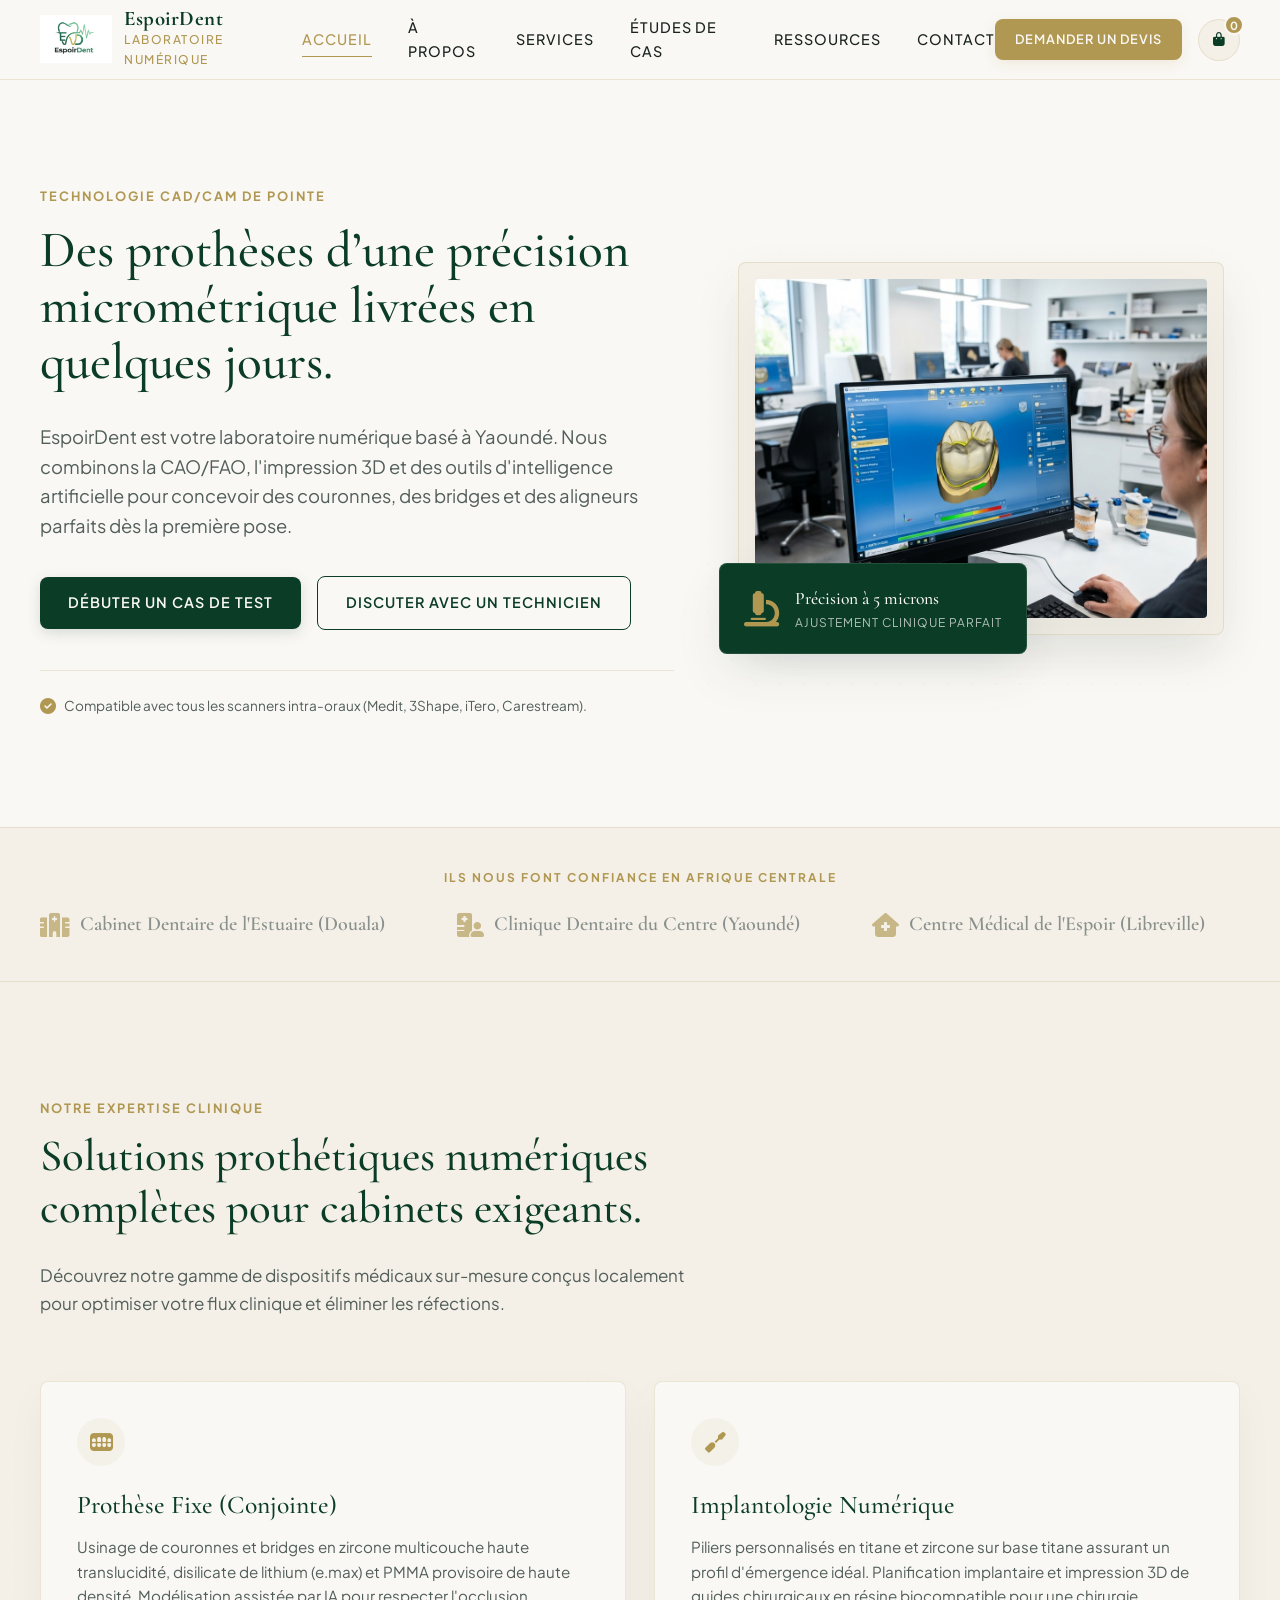
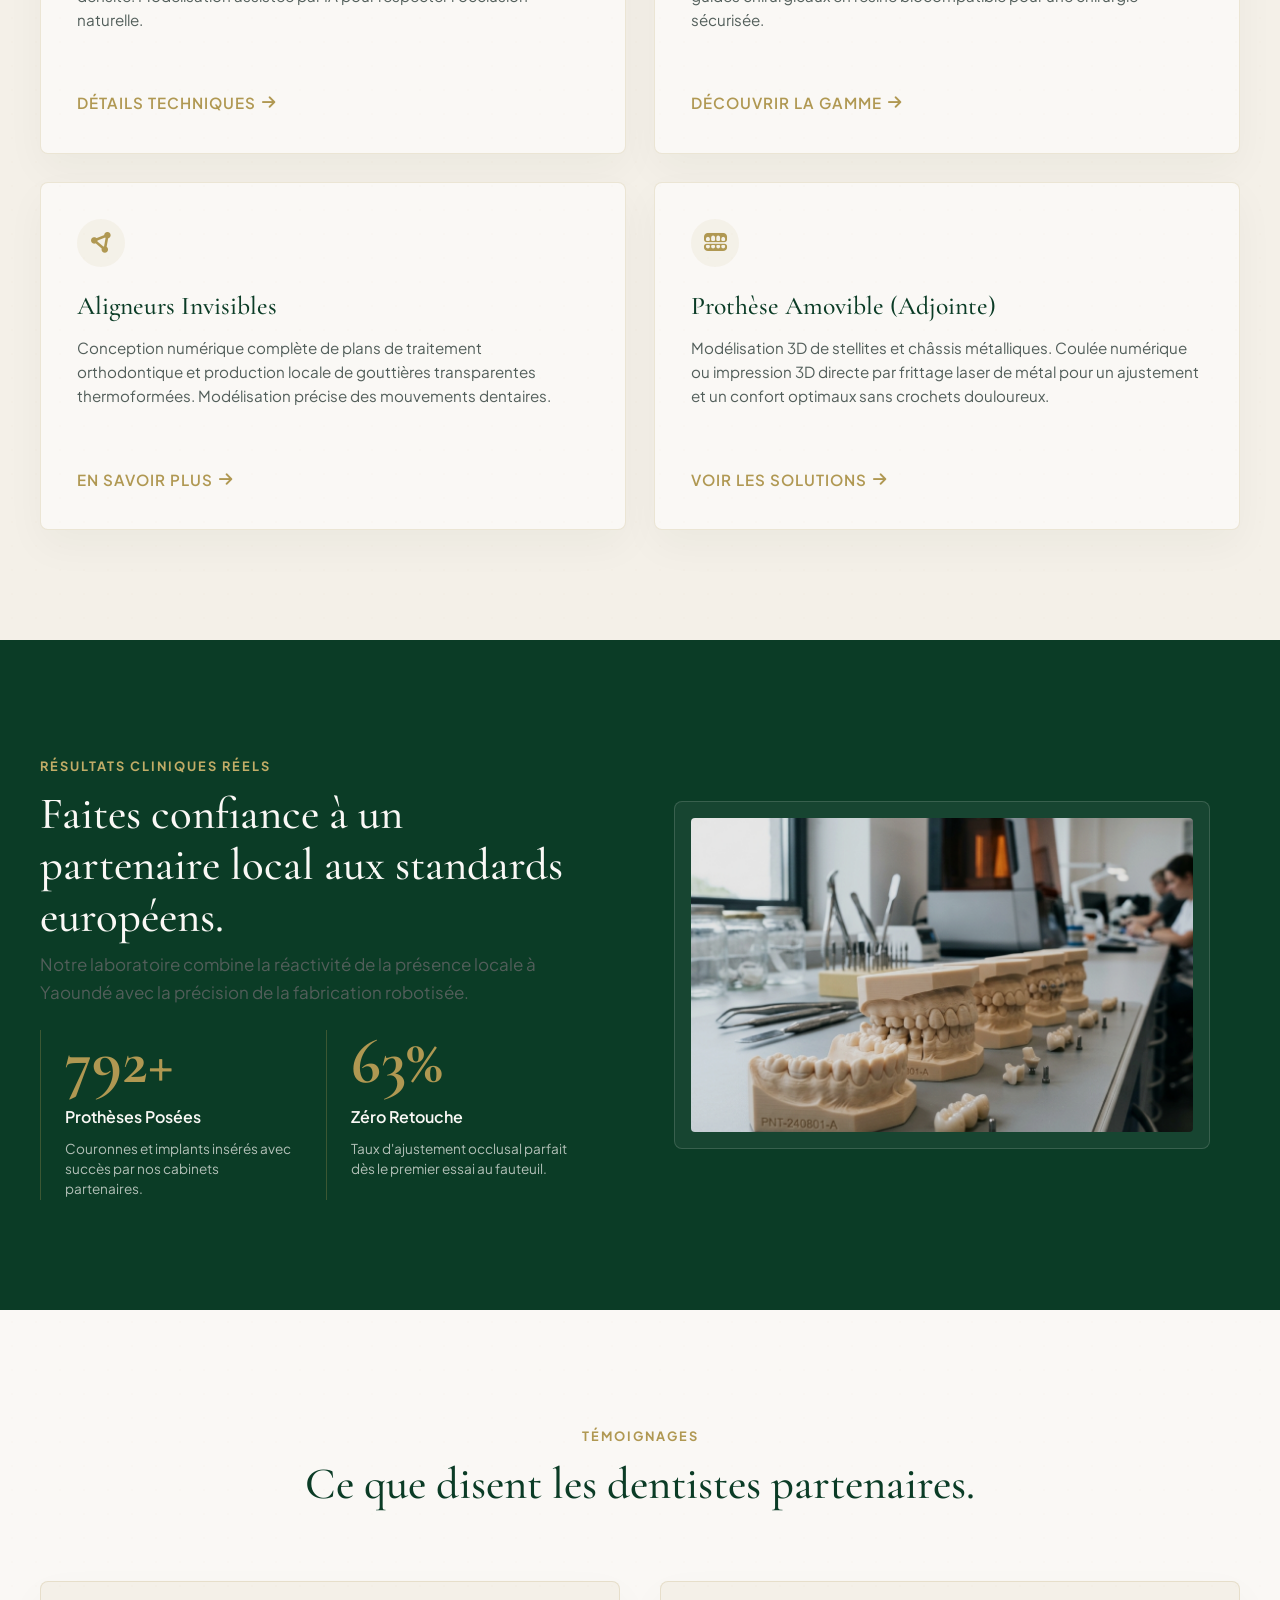
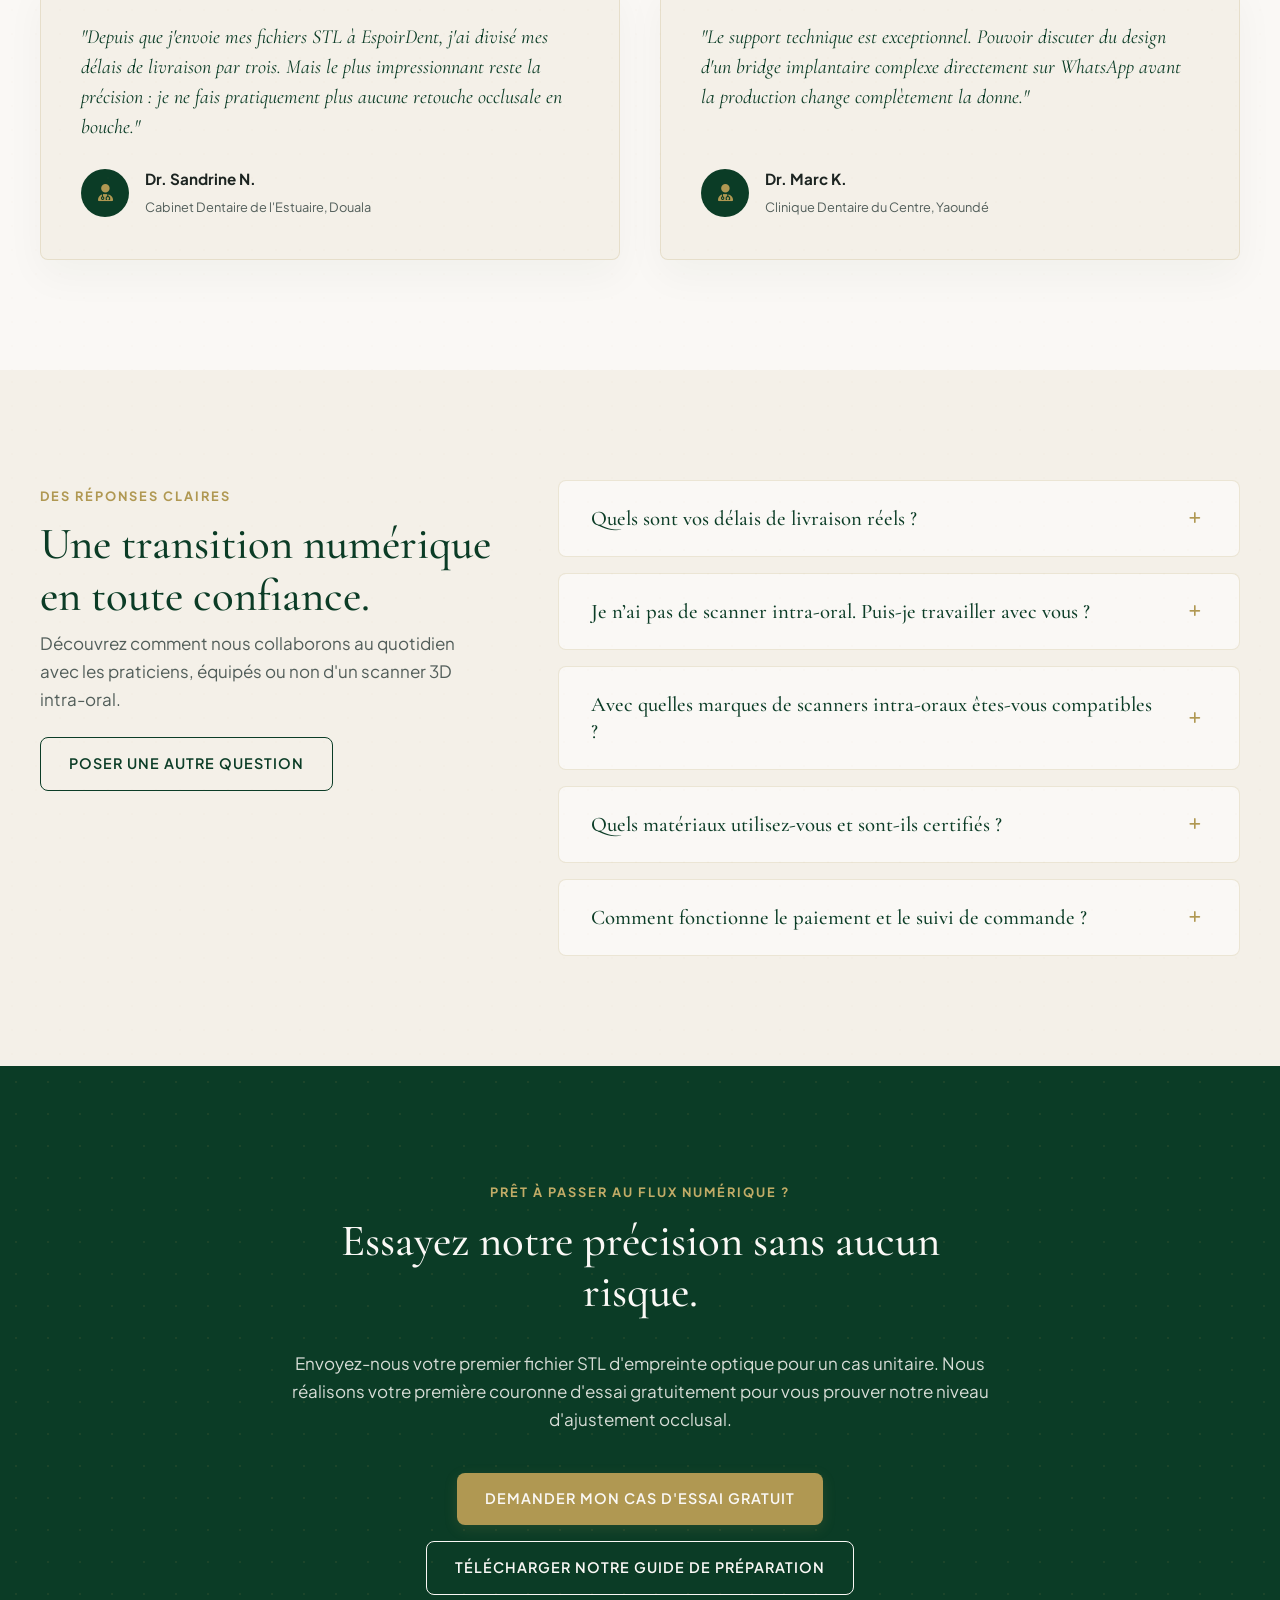
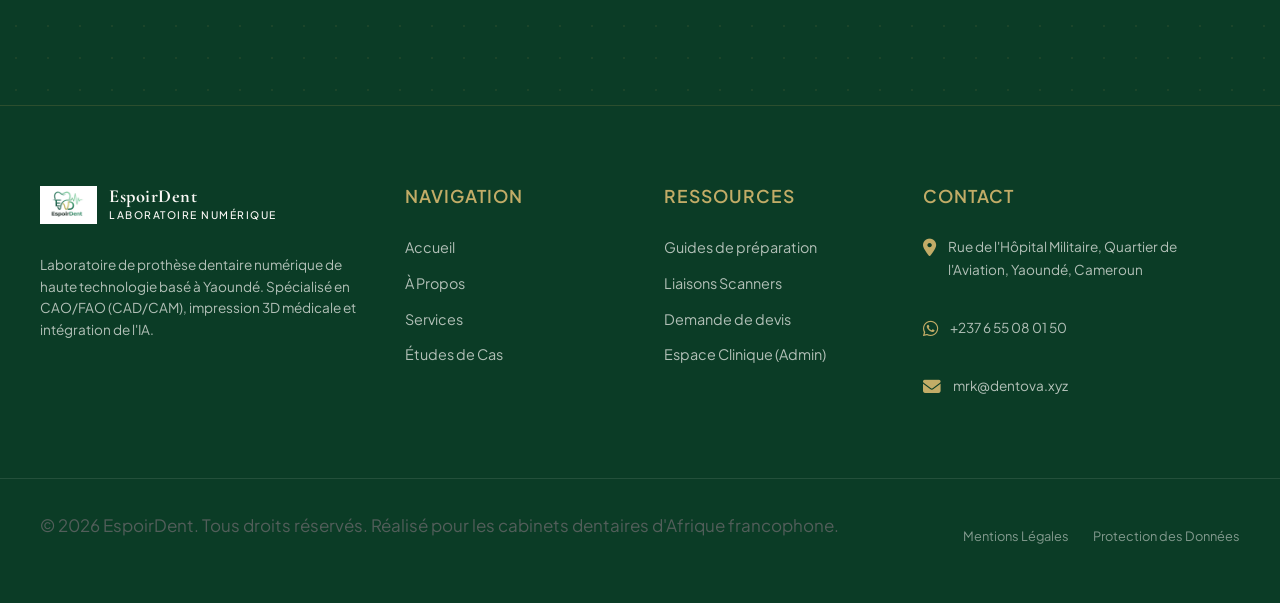
==== index.html @ 4ee3b3f3 "Update company contact email to mrk@dentova.xyz across all public pages" ====
<!DOCTYPE html>
<html lang="fr">
<head>
    <meta charset="UTF-8">
    <meta name="viewport" content="width=device-width, initial-scale=1.0">
    
    <!-- SEO Meta Tags -->
    <title>EspoirDent - Laboratoire de Prothèse Dentaire Numérique CAD/CAM Yaoundé</title>
    <meta name="description" content="Laboratoire de prothèse dentaire numérique à Yaoundé. Spécialiste CAO/FAO (CAD/CAM), impression 3D et IA. Couronnes, bridges, implants et aligneurs en Afrique centrale.">
    <meta name="keywords" content="prothèse dentaire, laboratoire numérique, CAD/CAM, CAO/FAO, impression 3D dentaire, zircone, e.max, aligneurs invisibles, Yaoundé, Cameroun, Afrique centrale">
    <link rel="canonical" href="https://espoirdent.com/">
    
    <!-- Open Graph Tags -->
    <meta property="og:title" content="EspoirDent - Laboratoire de Prothèse Dentaire Numérique">
    <meta property="og:description" content="Votre partenaire prothétique numérique de haute précision basé à Yaoundé. Concoiveillez des couronnes, implants et aligneurs parfaits sous 3 à 5 jours.">
    <meta property="og:image" content="assets/hero_digital_dental_design.png">
    <meta property="og:url" content="https://espoirdent.com/">
    <meta property="og:type" content="website">

    <!-- Stylesheets -->
    <link rel="stylesheet" href="style.css">
    
    <!-- FontAwesome for Icons -->
    <link rel="stylesheet" href="https://cdnjs.cloudflare.com/ajax/libs/font-awesome/6.4.0/css/all.min.css">
    
    <!-- Analytics Tracking Script Mock -->
    <script>
        // Simulation Google Analytics pour le suivi des conversions (demandes de devis)
        (function(i,s,o,g,r,a,m){i['GoogleAnalyticsObject']=r;i[r]=i[r]||function(){
        (i[r].q=i[r].q||[]).push(arguments)},i[r].l=1*new Date();a=s.createElement(o),
        m=s.getElementsByTagName(o)[0];a.async=1;a.src=g;m.parentNode.insertBefore(a,m)
        })(window,document,'script','https://www.google-analytics.com/analytics.js','ga');
        ga('create', 'UA-XXXXX-Y', 'auto');
        ga('send', 'pageview');
    </script>
</head>
<body>

    <!-- Header / Navigation (Scroll-Aware) -->
    <header class="app-header" id="app-header">
        <div class="container header-container">
            <a href="index.html" class="brand" id="brand-link">
                <img src="assets/espoirdent_logo.jpg" alt="Logo de EspoirDent" class="brand-logo-img">
                <div class="brand-name">
                    <h1>EspoirDent</h1>
                    <span>Laboratoire Numérique</span>
                </div>
            </a>
            
            <nav class="nav-menu" id="nav-menu">
                <a href="index.html" class="nav-link active">Accueil</a>
                <a href="about.html" class="nav-link">À Propos</a>
                <a href="services.html" class="nav-link">Services</a>
                <a href="cases.html" class="nav-link">Études de Cas</a>
                <a href="resources.html" class="nav-link">Ressources</a>
                <a href="contact.html" class="nav-link">Contact</a>
            </nav>
            
            <div class="header-actions">
                <a href="contact.html" class="btn btn-accent btn-sm" style="padding: 10px 20px; font-size: 0.8rem;" id="nav-cta">Demander un Devis</a>
                                <button class="cart-trigger-btn" id="cart-trigger" aria-label="Voir le panier">
                    <i class="fa-solid fa-bag-shopping"></i>
                    <span class="cart-count-badge" id="cart-count">0</span>
                </button>
<button class="burger-menu" id="burger-menu" aria-label="Ouvrir le menu de navigation">
                    <span class="burger-bar"></span>
                    <span class="burger-bar"></span>
                    <span class="burger-bar"></span>
                </button>
            </div>
        </div>
    </header>

    <!-- Main Content -->
    <main>
        
        <!-- Hero Section -->
        <section class="hero-section" id="hero-section">
            <div class="section-texture"></div>
            <div class="container hero-layout">
                <div class="hero-content">
                    <span class="section-tag">Technologie CAD/CAM de pointe</span>
                    <h1>Des prothèses d’une précision micrométrique livrées en quelques jours.</h1>
                    <p class="subtitle">EspoirDent est votre laboratoire numérique basé à Yaoundé. Nous combinons la CAO/FAO, l'impression 3D et des outils d'intelligence artificielle pour concevoir des couronnes, des bridges et des aligneurs parfaits dès la première pose.</p>
                    <div class="hero-actions">
                        <a href="contact.html" class="btn btn-primary" id="hero-primary-cta">Débuter un cas de test</a>
                        <a href="contact.html?type=call" class="btn btn-secondary" id="hero-secondary-cta">Discuter avec un technicien</a>
                    </div>
                    <div class="hero-compatibility">
                        <i class="fa-solid fa-circle-check"></i>
                        <span>Compatible avec tous les scanners intra-oraux (Medit, 3Shape, iTero, Carestream).</span>
                    </div>
                </div>
                
                <!-- Richly Composed Visual Scene -->
                <div class="hero-scene-wrapper">
                    <div class="hero-frame">
                        <img src="assets/hero_digital_dental_design.png" alt="Conception 3D CAO d'une couronne dentaire sur ordinateur" class="hero-image">
                        <div class="hero-floating-card">
                            <i class="fa-solid fa-microscope"></i>
                            <div class="floating-card-text">
                                <span class="title">Précision à 5 microns</span>
                                <span class="desc">Ajustement clinique parfait</span>
                            </div>
                        </div>
                    </div>
                </div>
            </div>
        </section>

        <!-- Trust Banner (Marquee) -->
        <div class="trust-banner">
            <div class="container trust-wrapper">
                <span class="trust-title">Ils nous font confiance en Afrique centrale</span>
                <div class="marquee-container">
                    <div class="marquee-content">
                        <div class="marquee-item"><i class="fa-solid fa-hospital"></i> Cabinet Dentaire de l'Estuaire (Douala)</div>
                        <div class="marquee-item"><i class="fa-solid fa-hospital-user"></i> Clinique Dentaire du Centre (Yaoundé)</div>
                        <div class="marquee-item"><i class="fa-solid fa-house-medical"></i> Centre Médical de l'Espoir (Libreville)</div>
                        <div class="marquee-item"><i class="fa-solid fa-circle-h"></i> Clinique du Sourire (Brazzaville)</div>
                        <div class="marquee-item"><i class="fa-solid fa-hospital"></i> Cabinet Dentaire de l'Estuaire (Douala)</div>
                        <div class="marquee-item"><i class="fa-solid fa-hospital-user"></i> Clinique Dentaire du Centre (Yaoundé)</div>
                    </div>
                </div>
            </div>
        </div>

        <!-- Bento Grid Services Section -->
        <section class="services-section section-bg-dark" id="services-section">
            <div class="section-texture"></div>
            <div class="container">
                <div class="section-header">
                    <span class="section-tag">Notre expertise clinique</span>
                    <h2>Solutions prothétiques numériques complètes pour cabinets exigeants.</h2>
                    <p>Découvrez notre gamme de dispositifs médicaux sur-mesure conçus localement pour optimiser votre flux clinique et éliminer les réfections.</p>
                </div>
                
                <!-- Bento Grid (Tessellates fully with 4-column layout) -->
                <div class="bento-grid">
                    
                    <!-- Card 1: Fixed Prosth (col-2) -->
                    <div class="bento-card col-2 reveal">
                        <div class="bento-card-top">
                            <div class="bento-icon-wrapper">
                                <i class="fa-solid fa-teeth"></i>
                            </div>
                            <h3>Prothèse Fixe (Conjointe)</h3>
                            <p>Usinage de couronnes et bridges en zircone multicouche haute translucidité, disilicate de lithium (e.max) et PMMA provisoire de haute densité. Modélisation assistée par IA pour respecter l'occlusion naturelle.</p>
                        </div>
                        <div class="bento-card-bottom">
                            <a href="services.html#conjointe" class="text-link">Détails techniques <i class="fa-solid fa-arrow-right"></i></a>
                        </div>
                    </div>
                    
                    <!-- Card 2: Implant (col-2) -->
                    <div class="bento-card col-2 reveal">
                        <div class="bento-card-top">
                            <div class="bento-icon-wrapper">
                                <i class="fa-solid fa-screwdriver"></i>
                            </div>
                            <h3>Implantologie Numérique</h3>
                            <p>Piliers personnalisés en titane et zircone sur base titane assurant un profil d'émergence idéal. Planification implantaire et impression 3D de guides chirurgicaux en résine biocompatible pour une chirurgie sécurisée.</p>
                        </div>
                        <div class="bento-card-bottom">
                            <a href="services.html#implant" class="text-link">Découvrir la gamme <i class="fa-solid fa-arrow-right"></i></a>
                        </div>
                    </div>
                    
                    <!-- Card 3: Orthodontics (col-2) -->
                    <div class="bento-card col-2 reveal">
                        <div class="bento-card-top">
                            <div class="bento-icon-wrapper">
                                <i class="fa-solid fa-circle-nodes"></i>
                            </div>
                            <h3>Aligneurs Invisibles</h3>
                            <p>Conception numérique complète de plans de traitement orthodontique et production locale de gouttières transparentes thermoformées. Modélisation précise des mouvements dentaires.</p>
                        </div>
                        <div class="bento-card-bottom">
                            <a href="services.html#aligneurs" class="text-link">En savoir plus <i class="fa-solid fa-arrow-right"></i></a>
                        </div>
                    </div>
                    
                    <!-- Card 4: Removable Prosth (col-2) -->
                    <div class="bento-card col-2 reveal">
                        <div class="bento-card-top">
                            <div class="bento-icon-wrapper">
                                <i class="fa-solid fa-teeth-open"></i>
                            </div>
                            <h3>Prothèse Amovible (Adjointe)</h3>
                            <p>Modélisation 3D de stellites et châssis métalliques. Coulée numérique ou impression 3D directe par frittage laser de métal pour un ajustement et un confort optimaux sans crochets douloureux.</p>
                        </div>
                        <div class="bento-card-bottom">
                            <a href="services.html#adjointe" class="text-link">Voir les solutions <i class="fa-solid fa-arrow-right"></i></a>
                        </div>
                    </div>
                    
                </div>
            </div>
        </section>

        <!-- Stats Section (Design Moment) -->
        <section class="stats-section" id="stats-section">
            <div class="container stats-layout">
                <div class="stats-content reveal">
                    <span class="section-tag">Résultats Cliniques réels</span>
                    <h2>Faites confiance à un partenaire local aux standards européens.</h2>
                    <p>Notre laboratoire combine la réactivité de la présence locale à Yaoundé avec la précision de la fabrication robotisée.</p>
                    
                    <div class="stats-grid">
                        <div class="stat-item">
                            <div class="stat-number counting plus" data-target="1200">0</div>
                            <div class="stat-label">Prothèses Posées</div>
                            <div class="stat-desc">Couronnes et implants insérés avec succès par nos cabinets partenaires.</div>
                        </div>
                        <div class="stat-item">
                            <div class="stat-number counting percent" data-target="98">0</div>
                            <div class="stat-label">Zéro Retouche</div>
                            <div class="stat-desc">Taux d'ajustement occlusal parfait dès le premier essai au fauteuil.</div>
                        </div>
                    </div>
                </div>
                
                <!-- Design Moment Graphic Overlay -->
                <div class="stats-graphic reveal">
                    <div class="stats-frame">
                        <img src="assets/service_3d_printed_dental.png" alt="Modèles de mâchoires dentaires imprimés en 3D dans le laboratoire EspoirDent" class="stats-img">
                    </div>
                </div>
            </div>
        </section>

        <!-- Testimonial Section -->
        <section class="testimonial-section" id="testimonial-section">
            <div class="section-texture"></div>
            <div class="container">
                <div class="section-header" style="margin: 0 auto 64px auto; text-align: center;">
                    <span class="section-tag">Témoignages</span>
                    <h2>Ce que disent les dentistes partenaires.</h2>
                </div>
                
                <div style="display: grid; grid-template-columns: repeat(2, 1fr); gap: 40px;" class="reveal">
                    <!-- Testimonial 1 -->
                    <div style="background-color: var(--bg-cream-dark); padding: 40px; border-radius: var(--border-radius); border: 1px solid var(--border-gold); display: flex; flex-direction: column; justify-content: space-between; box-shadow: var(--shadow-soft);">
                        <p style="font-family: var(--font-serif); font-size: 1.25rem; font-style: italic; color: var(--primary-green); line-height: 1.5; margin-bottom: 24px;">"Depuis que j'envoie mes fichiers STL à EspoirDent, j'ai divisé mes délais de livraison par trois. Mais le plus impressionnant reste la précision : je ne fais pratiquement plus aucune retouche occlusale en bouche."</p>
                        <div style="display: flex; align-items: center; gap: 16px;">
                            <div style="width: 48px; height: 48px; border-radius: 50%; background-color: var(--primary-green); display: flex; align-items: center; justify-content: center; color: var(--accent-gold);">
                                <i class="fa-solid fa-user-doctor"></i>
                            </div>
                            <div>
                                <strong style="display: block; font-size: 0.95rem; color: var(--text-dark);">Dr. Sandrine N.</strong>
                                <span style="font-size: 0.8rem; color: var(--text-muted);">Cabinet Dentaire de l'Estuaire, Douala</span>
                            </div>
                        </div>
                    </div>
                    
                    <!-- Testimonial 2 -->
                    <div style="background-color: var(--bg-cream-dark); padding: 40px; border-radius: var(--border-radius); border: 1px solid var(--border-gold); display: flex; flex-direction: column; justify-content: space-between; box-shadow: var(--shadow-soft);">
                        <p style="font-family: var(--font-serif); font-size: 1.25rem; font-style: italic; color: var(--primary-green); line-height: 1.5; margin-bottom: 24px;">"Le support technique est exceptionnel. Pouvoir discuter du design d'un bridge implantaire complexe directement sur WhatsApp avant la production change complètement la donne."</p>
                        <div style="display: flex; align-items: center; gap: 16px;">
                            <div style="width: 48px; height: 48px; border-radius: 50%; background-color: var(--primary-green); display: flex; align-items: center; justify-content: center; color: var(--accent-gold);">
                                <i class="fa-solid fa-user-doctor"></i>
                            </div>
                            <div>
                                <strong style="display: block; font-size: 0.95rem; color: var(--text-dark);">Dr. Marc K.</strong>
                                <span style="font-size: 0.8rem; color: var(--text-muted);">Clinique Dentaire du Centre, Yaoundé</span>
                            </div>
                        </div>
                    </div>
                </div>
            </div>
        </section>

        <!-- FAQ Section -->
        <section class="faq-section section-bg-dark" id="faq-section">
            <div class="section-texture"></div>
            <div class="container faq-layout">
                <div class="faq-intro">
                    <span class="section-tag">Des réponses claires</span>
                    <h2>Une transition numérique en toute confiance.</h2>
                    <p>Découvrez comment nous collaborons au quotidien avec les praticiens, équipés ou non d'un scanner 3D intra-oral.</p>
                    <a href="contact.html" class="btn btn-secondary">Poser une autre question</a>
                </div>
                
                <div class="faq-list">
                    <!-- FAQ 1 -->
                    <div class="faq-item">
                        <button class="faq-trigger">
                            <span class="faq-question">Quels sont vos délais de livraison réels ?</span>
                            <div class="faq-icon-box"><i class="fa-solid fa-plus"></i></div>
                        </button>
                        <div class="faq-content">
                            <div class="faq-content-inner">
                                <p>Pour Yaoundé et Douala, le délai standard est de 3 à 5 jours ouvrés à compter de la validation du modèle numérique. Pour les villes et pays de la sous-région (Libreville, Brazzaville, N'Djamena), comptez 5 à 7 jours de transport via nos partenaires logistiques express (DHL/GP).</p>
                            </div>
                        </div>
                    </div>
                    
                    <!-- FAQ 2 -->
                    <div class="faq-item">
                        <button class="faq-trigger">
                            <span class="faq-question">Je n’ai pas de scanner intra-oral. Puis-je travailler avec vous ?</span>
                            <div class="faq-icon-box"><i class="fa-solid fa-plus"></i></div>
                        </button>
                        <div class="faq-content">
                            <div class="faq-content-inner">
                                <p>Tout à fait. Vous pouvez nous envoyer vos empreintes traditionnelles en silicone ou alginate par coursier. Nous les coulons et les numérisons dans notre laboratoire à l'aide de nos scanners de modèles 3D pour réintégrer le flux numérique.</p>
                            </div>
                        </div>
                    </div>
                    
                    <!-- FAQ 3 -->
                    <div class="faq-item">
                        <button class="faq-trigger">
                            <span class="faq-question">Avec quelles marques de scanners intra-oraux êtes-vous compatibles ?</span>
                            <div class="faq-icon-box"><i class="fa-solid fa-plus"></i></div>
                        </button>
                        <div class="faq-content">
                            <div class="faq-content-inner">
                                <p>Nous acceptons les fichiers ouverts de n'importe quel scanner intra-oral. Que vous utilisiez Medit, 3Shape, iTero, Carestream, Dexis ou Dentsply Sirona, il vous suffit de nous exporter vos fichiers au format standard STL ou PLY.</p>
                            </div>
                        </div>
                    </div>
                    
                    <!-- FAQ 4 -->
                    <div class="faq-item">
                        <button class="faq-trigger">
                            <span class="faq-question">Quels matériaux utilisez-vous et sont-ils certifiés ?</span>
                            <div class="faq-icon-box"><i class="fa-solid fa-plus"></i></div>
                        </button>
                        <div class="faq-content">
                            <div class="faq-content-inner">
                                <p>Nous utilisons exclusivement des blocs de zircone multicouche haut de gamme et des résines d'impression 3D biocompatibles certifiés CE et FDA. Chaque prothèse est livrée avec une déclaration de conformité et une fiche de traçabilité indiquant la marque et le lot des matériaux utilisés.</p>
                            </div>
                        </div>
                    </div>
                    
                    <!-- FAQ 5 -->
                    <div class="faq-item">
                        <button class="faq-trigger">
                            <span class="faq-question">Comment fonctionne le paiement et le suivi de commande ?</span>
                            <div class="faq-icon-box"><i class="fa-solid fa-plus"></i></div>
                        </button>
                        <div class="faq-content">
                            <div class="faq-content-inner">
                                <p>Vous pouvez demander un devis en ligne ou nous envoyer un cas. Le paiement s'effectue par Mobile Money (Orange Money, MTN MoMo), virement bancaire ou chèque (pour les cabinets partenaires). Vous recevez des notifications automatiques (par email ou WhatsApp) à chaque étape : réception du fichier, validation du design, usinage et expédition.</p>
                            </div>
                        </div>
                    </div>
                </div>
            </div>
        </section>

        <!-- Final CTA Section -->
        <section style="background-color: var(--primary-green); color: var(--bg-cream); text-align: center; position: relative; overflow: hidden;" id="cta-section">
            <div style="position: absolute; top: 0; left: 0; width: 100%; height: 100%; opacity: 0.1; background-image: radial-gradient(var(--accent-gold) 1.5px, transparent 0); background-size: 32px 32px;"></div>
            <div class="container reveal" style="position: relative; z-index: 2; max-width: 800px;">
                <span class="section-tag" style="color: var(--accent-gold-light);">Prêt à passer au flux numérique ?</span>
                <h2 style="color: var(--bg-cream); margin-bottom: 24px;">Essayez notre précision sans aucun risque.</h2>
                <p style="color: rgba(250, 248, 245, 0.85); margin: 0 auto 40px auto;">Envoyez-nous votre premier fichier STL d'empreinte optique pour un cas unitaire. Nous réalisons votre première couronne d'essai gratuitement pour vous prouver notre niveau d'ajustement occlusal.</p>
                <div style="display: flex; justify-content: center; gap: 16px; flex-wrap: wrap;">
                    <a href="contact.html?type=free" class="btn btn-accent">Demander mon cas d'essai gratuit</a>
                    <a href="resources.html" class="btn btn-secondary" style="border-color: var(--bg-cream); color: var(--bg-cream);">Télécharger notre guide de préparation</a>
                </div>
            </div>
        </section>

    </main>

    <!-- Footer -->
    <footer class="app-footer">
        <div class="container footer-grid">
            <div class="footer-col">
                <a href="index.html" class="brand">
                    <img src="assets/espoirdent_logo.jpg" alt="Logo de EspoirDent" style="height: 38px;">
                    <div class="brand-name">
                        <h1 style="font-size: 1.15rem; color: var(--bg-cream);">EspoirDent</h1>
                        <span style="font-size: 0.65rem;">Laboratoire Numérique</span>
                    </div>
                </a>
                <p class="footer-about-text">Laboratoire de prothèse dentaire numérique de haute technologie basé à Yaoundé. Spécialisé en CAO/FAO (CAD/CAM), impression 3D médicale et intégration de l'IA.</p>
            </div>
            
            <div class="footer-col">
                <h4>Navigation</h4>
                <ul class="footer-links">
                    <li><a href="index.html">Accueil</a></li>
                    <li><a href="about.html">À Propos</a></li>
                    <li><a href="services.html">Services</a></li>
                    <li><a href="cases.html">Études de Cas</a></li>
                </ul>
            </div>
            
            <div class="footer-col">
                <h4>Ressources</h4>
                <ul class="footer-links">
                    <li><a href="resources.html">Guides de préparation</a></li>
                    <li><a href="resources.html#scanners">Liaisons Scanners</a></li>
                    <li><a href="contact.html">Demande de devis</a></li>
                    <li><a href="admin.html">Espace Clinique (Admin)</a></li>
                </ul>
            </div>
            
            <div class="footer-col">
                <h4>Contact</h4>
                <div class="footer-contact-item">
                    <i class="fa-solid fa-location-dot"></i>
                    <span>Rue de l'Hôpital Militaire, Quartier de l'Aviation, Yaoundé, Cameroun</span>
                </div>
                <div class="footer-contact-item">
                    <i class="fa-brands fa-whatsapp"></i>
                    <span>+237 6 55 08 01 50</span>
                </div>
                <div class="footer-contact-item">
                    <i class="fa-solid fa-envelope"></i>
                    <span>mrk@dentova.xyz</span>
                </div>
            </div>
        </div>
        
        <div class="container footer-bottom">
            <p>&copy; 2026 EspoirDent. Tous droits réservés. Réalisé pour les cabinets dentaires d'Afrique francophone.</p>
            <div class="footer-bottom-links">
                <a href="#">Mentions Légales</a>
                <a href="#">Protection des Données</a>
            </div>
        </div>
    </footer>

    <!-- App JS -->
        <div class="cart-drawer-overlay" id="cart-overlay"></div>
    <div class="cart-drawer" id="cart-drawer">
        <div class="drawer-header">
            <h3><i class="fa-solid fa-bag-shopping"></i> Votre Panier B2B</h3>
            <button class="close-drawer" id="close-cart" aria-label="Fermer le panier">
                <i class="fa-solid fa-xmark"></i>
            </button>
        </div>

        <div class="drawer-content">
            <!-- Empty state -->
            <div class="empty-cart-state" id="empty-cart-msg">
                <i class="fa-solid fa-basket-shopping empty-icon"></i>
                <p>Votre panier de commande est vide.</p>
                <button class="btn btn-primary" id="continue-shopping">Parcourir les tarifs</button>
            </div>

            <!-- Cart items list -->
            <div class="cart-items-container" id="cart-items-list" style="display: none;">
                <!-- Injected dynamically by JavaScript -->
            </div>

            <!-- Order form & Checkout summary -->
            <div class="checkout-section" id="checkout-form-section" style="display: none;">
                <div class="cart-summary-card">
                    <div class="summary-row">
                        <span>Sous-total</span>
                        <span id="summary-subtotal">0 FCFA</span>
                    </div>
                    <div class="summary-row">
                        <span>Frais de livraison</span>
                        <span class="free-badge">Gratuit (Yaoundé/Douala)</span>
                    </div>
                    <div class="summary-row total-row">
                        <span>Total</span>
                        <span id="summary-total" style="color: var(--accent-gold);">0 FCFA</span>
                    </div>
                </div>

                <form id="cart-checkout-form" class="contact-form">
                    <h4 style="font-family: var(--font-sans); font-size: 0.85rem; font-weight: 700; text-transform: uppercase; color: var(--primary-green); margin-bottom: 8px; border-bottom: 1px solid var(--border-gold); padding-bottom: 8px;"><i class="fa-solid fa-user-doctor"></i> Informations Clinique</h4>
                    
                    <div class="form-group">
                        <label for="cart-client-name">Nom complet ou Clinique *</label>
                        <input type="text" id="cart-client-name" required placeholder="Ex: Dr. Sandrine N.">
                    </div>

                    <div class="form-group">
                        <label for="cart-client-whatsapp">Numéro WhatsApp *</label>
                        <input type="tel" id="cart-client-whatsapp" required placeholder="Ex: +237 655 08 01 50">
                    </div>

                    <div class="form-group">
                        <label for="cart-client-email">Adresse Email *</label>
                        <input type="email" id="cart-client-email" required placeholder="Ex: docteur@clinique.com">
                    </div>

                    <div class="form-group">
                        <label for="cart-client-city">Ville & Pays *</label>
                        <input type="text" id="cart-client-city" required placeholder="Ex: Douala, Cameroun">
                    </div>

                    <div class="form-group">
                        <label for="cart-client-scanner">Scanner intra-oral actuel *</label>
                        <select id="cart-client-scanner" required>
                            <option value="Medit">Medit (Medit Link)</option>
                            <option value="3Shape">3Shape Communicate</option>
                            <option value="iTero">Align/iTero</option>
                            <option value="Autre">Autre scanner (Export direct)</option>
                            <option value="Aucun">Aucun scanner (Empreintes physiques)</option>
                        </select>
                    </div>

                    <!-- Drag-and-drop STL Cas File -->
                    <div class="form-group">
                        <label>Fichiers STL d'empreinte optique</label>
                        <div class="file-dropzone" id="cart-dropzone-stl" style="padding: 16px;">
                            <input type="file" id="cart-stl-file" accept=".stl,.ply,.obj,.zip" style="display: none;">
                            <div class="dropzone-prompt" id="cart-prompt-stl">
                                <i class="fa-solid fa-file-export" style="font-size: 1.5rem; color: var(--accent-gold);"></i>
                                <span style="font-size: 0.8rem; font-weight: 600;">Glisser ou cliquer pour joindre les scans STL</span>
                                <span class="file-specs" style="font-size: 0.65rem;">STL, PLY, OBJ, ZIP (Max 50 Mo)</span>
                            </div>
                            <div class="dropzone-preview" id="cart-preview-stl" style="display: none;">
                                <i class="fa-solid fa-file-shield" style="font-size: 2rem; color: var(--primary-green);"></i>
                                <div class="preview-actions">
                                    <span id="cart-preview-filename-stl" style="font-size: 0.8rem;">scan.stl</span>
                                    <button type="button" class="remove-file-btn" id="cart-remove-stl"><i class="fa-solid fa-trash"></i></button>
                                </div>
                            </div>
                        </div>
                    </div>

                    <div class="checkout-paths-tabs" style="margin-top: 16px;">
                        <button type="button" class="tab-btn active" id="tab-pay-now">
                            <i class="fa-solid fa-money-bill-wave"></i> Payer maintenant
                        </button>
                        <button type="button" class="tab-btn" id="tab-contact-first">
                            <i class="fa-brands fa-whatsapp"></i> Discuter d'abord
                        </button>
                    </div>

                    <!-- PATH 1: Pay Now -->
                    <div class="path-content" id="path-pay-now-content">
                        <h4 style="font-family: var(--font-sans); font-size: 0.85rem; font-weight: 700; text-transform: uppercase; color: var(--primary-green); margin-bottom: 12px;"><i class="fa-solid fa-wallet"></i> Mode de Paiement</h4>
                        
                        <div class="payment-options">
                            <label class="payment-card-option selected">
                                <input type="radio" name="cart-payment-method" value="momo" checked>
                                <div class="option-content">
                                    <div class="method-logo-wrapper momo-bg">
                                        <i class="fa-solid fa-mobile-screen-button"></i>
                                    </div>
                                    <div class="method-details">
                                        <span class="method-title">MTN MoMo</span>
                                        <span class="beneficiary-tag">Darius Valere</span>
                                    </div>
                                    <i class="fa-solid fa-circle-check check-indicator"></i>
                                </div>
                            </label>

                            <label class="payment-card-option">
                                <input type="radio" name="cart-payment-method" value="orange">
                                <div class="option-content">
                                    <div class="method-logo-wrapper orange-bg">
                                        <i class="fa-solid fa-mobile-screen-button"></i>
                                    </div>
                                    <div class="method-details">
                                        <span class="method-title">Orange Money</span>
                                        <span class="beneficiary-tag">Code Marchand : 1002072</span>
                                    </div>
                                    <i class="fa-solid fa-circle-check check-indicator"></i>
                                </div>
                            </label>
                        </div>

                        <!-- Dynamic Instruction Box -->
                        <div class="payment-instruction-box" id="instruction-momo">
                            <p>Pour payer via <strong>MTN Mobile Money</strong> :</p>
                            <ol class="instruction-list">
                                <li>Composez <strong>*126#</strong> sur votre téléphone.</li>
                                <li>Envoyez le montant de <strong class="momo-total-placeholder">0 FCFA</strong> au numéro : <br><strong class="highlight-number"><i class="fa-solid fa-copy copy-btn" data-copy="681479611"></i> +237 681479611</strong> (Darius Valere).</li>
                                <li>Prenez une capture d'écran du message de confirmation de transfert.</li>
                            </ol>
                        </div>

                        <div class="payment-instruction-box" id="instruction-orange" style="display: none;">
                            <p>Pour payer via <strong>Orange Money</strong> :</p>
                            <ol class="instruction-list">
                                <li>Composez le code marchand <strong>#150*47#</strong> sur votre téléphone.</li>
                                <li>Entrez le code marchand : <strong class="highlight-number"><i class="fa-solid fa-copy copy-btn" data-copy="1002072"></i> 1002072</strong> (ETS Mr K).</li>
                                <li>Entrez le montant de <strong class="orange-total-placeholder">0 FCFA</strong> et validez.</li>
                                <li>Prenez une capture d'écran du reçu de paiement.</li>
                            </ol>
                        </div>

                        <!-- Payment proof input -->
                        <div class="form-group">
                            <label>Capture d'écran de preuve de transfert *</label>
                            <div class="file-dropzone" id="cart-dropzone-proof" style="padding: 16px;">
                                <input type="file" id="cart-proof-file" accept="image/*" required style="display:none;">
                                <div class="dropzone-prompt" id="cart-prompt-proof">
                                    <i class="fa-solid fa-image" style="font-size: 1.5rem; color: var(--accent-gold);"></i>
                                    <span style="font-size: 0.8rem; font-weight: 600;">Glisser ou cliquer pour importer le reçu</span>
                                    <span class="file-specs" style="font-size: 0.65rem;">Capture d'écran (Format JPG, PNG)</span>
                                 </div>
                                <div class="dropzone-preview" id="cart-preview-proof" style="display:none;">
                                    <i class="fa-solid fa-file-invoice" style="font-size: 2rem; color: var(--primary-green);"></i>
                                    <div class="preview-actions">
                                        <span id="cart-preview-filename-proof" style="font-size: 0.8rem;">recu.png</span>
                                        <button type="button" class="remove-file-btn" id="cart-remove-proof"><i class="fa-solid fa-trash"></i></button>
                                    </div>
                                </div>
                            </div>
                        </div>

                        <button type="submit" class="btn btn-accent" style="width: 100%; display: flex; justify-content: center; align-items: center; margin-top: 12px;" id="btn-submit-pay">
                            <i class="fa-brands fa-whatsapp" style="margin-right: 8px;"></i> Envoyer la commande WhatsApp
                        </button>
                    </div>

                    <!-- PATH 2: Contact First -->
                    <div class="path-content" id="path-contact-first-content" style="display: none;">
                        <div style="background-color: rgba(11, 60, 38, 0.05); border: 1px solid var(--border-gold); padding: 16px; border-radius: var(--border-radius); font-size: 0.85rem; line-height: 1.5; color: var(--text-muted); margin-bottom: 20px;">
                            <p><i class="fa-solid fa-circle-info" style="color: var(--accent-gold); margin-right: 6px;"></i> Vous souhaitez valider les détails techniques ou de transport avec notre technicien avant le paiement ? Votre panier sera partagé dans la discussion WhatsApp pour démarrer l'échange.</p>
                        </div>
                        <button type="button" class="btn btn-primary" style="width: 100%; display: flex; justify-content: center; align-items: center;" id="btn-submit-contact">
                            <i class="fa-brands fa-whatsapp" style="margin-right: 8px;"></i> Valider et discuter sur WhatsApp
                        </button>
                    </div>
                </form>
                
                <!-- Simulation upload bar inside Cart -->
                <div class="upload-progress-bar" id="cart-progress-bar-container" style="margin-top: 12px;">
                    <div class="upload-progress" id="cart-progress-bar"></div>
                </div>
            </div>
        </div>
    </div>

    <script src="app.js"></script>
</body>
</html>
---- style.css ----
/* ==========================================================================
   EspoirDent Design System - Editorial Premium Style
   ========================================================================== */

@import url('https://fonts.googleapis.com/css2?family=Cormorant+Garamond:ital,wght@0,300;0,400;0,500;0,600;0,700;1,400;1,500&family=Plus+Jakarta+Sans:wght@300;400;500;600;700&display=swap');

:root {
    /* Color Palette */
    --bg-cream: #FAF8F5;
    --bg-cream-dark: #F4F0E8;
    --primary-green: #0B3C26;
    --primary-green-light: #135835;
    --accent-gold: #B09852;
    --accent-gold-light: #C2AC67;
    --text-dark: #1C2421;
    --text-muted: #525E5A;
    --border-gold: rgba(176, 152, 82, 0.2);
    --border-gold-strong: rgba(176, 152, 82, 0.4);
    --shadow-soft: 0 16px 40px rgba(11, 60, 38, 0.04);
    --shadow-medium: 0 20px 48px rgba(11, 60, 38, 0.08);
    --shadow-premium: 0 30px 60px rgba(28, 36, 33, 0.05);

    /* Fonts */
    --font-serif: 'Cormorant Garamond', Georgia, serif;
    --font-sans: 'Plus Jakarta Sans', system-ui, -apple-system, sans-serif;
    
    /* Spacing */
    --section-padding-desktop: 110px;
    --section-padding-mobile: 64px;
    --border-radius: 8px;
    --transition: all 0.4s cubic-bezier(0.16, 1, 0.3, 1);
}

/* ==========================================================================
   Base & Resets
   ========================================================================== */

* {
    margin: 0;
    padding: 0;
    box-sizing: border-box;
    -webkit-font-smoothing: antialiased;
    -moz-osx-font-smoothing: grayscale;
}

body {
    background-color: var(--bg-cream);
    color: var(--text-dark);
    font-family: var(--font-sans);
    font-size: 17px;
    line-height: 1.65;
    overflow-x: hidden;
}

h1, h2, h3, h4, h5, h6 {
    font-family: var(--font-serif);
    font-weight: 500;
    line-height: 1.15;
    color: var(--primary-green);
}

/* Line height safety margin to prevent clipped descenders/ascenders */
h1 {
    font-size: clamp(2.5rem, 5vw, 4.2rem);
    padding-bottom: 0.15em;
    padding-top: 0.05em;
}

h2 {
    font-size: clamp(2rem, 3.5vw, 2.8rem);
    padding-bottom: 0.15em;
}

h3 {
    font-size: clamp(1.5rem, 2.2vw, 2rem);
    padding-bottom: 0.15em;
}

p {
    font-size: 17px;
    line-height: 1.65;
    color: var(--text-muted);
    max-width: 72ch;
    margin-bottom: 1.5rem;
}

a {
    color: inherit;
    text-decoration: none;
    transition: var(--transition);
}

img {
    max-width: 100%;
    height: auto;
    display: block;
}

button {
    font-family: var(--font-sans);
    cursor: pointer;
    border: none;
    outline: none;
    background: none;
    transition: var(--transition);
}

/* Common Layout Container */
.container {
    width: 100%;
    max-width: 1280px;
    margin: 0 auto;
    padding: 0 40px;
}

@media (max-width: 768px) {
    .container {
        padding: 0 24px;
    }
}

/* ==========================================================================
   Header & Navigation (Scroll-Aware)
   ========================================================================== */

.app-header {
    width: 100%;
    height: 80px;
    background-color: rgba(250, 248, 245, 0.95);
    border-bottom: 1px solid var(--border-gold);
    position: fixed;
    top: 0;
    left: 0;
    z-index: 1000;
    transition: transform 0.4s ease, background-color 0.4s ease;
}

/* Scroll-aware hide-on-scroll-down, show-on-scroll-up styling */
.app-header.header-hidden {
    transform: translateY(-100%);
}

.app-header.header-scrolled {
    box-shadow: var(--shadow-soft);
    height: 72px;
}

.header-container {
    height: 100%;
    display: flex;
    justify-content: space-between;
    align-items: center;
}

.brand {
    display: flex;
    align-items: center;
    gap: 12px;
}

.brand-logo-img {
    height: 48px;
    width: auto;
    object-fit: contain;
    transition: var(--transition);
}

.app-header.header-scrolled .brand-logo-img {
    height: 42px;
}

.brand-name {
    display: flex;
    flex-direction: column;
}

.brand-name h1 {
    font-size: 1.3rem;
    font-weight: 700;
    font-family: var(--font-serif);
    line-height: 1;
    padding: 0;
    color: var(--primary-green);
    letter-spacing: 0.5px;
}

.brand-name span {
    font-size: 0.75rem;
    font-weight: 500;
    letter-spacing: 1.5px;
    text-transform: uppercase;
    color: var(--accent-gold);
}

.nav-menu {
    display: flex;
    align-items: center;
    gap: 36px;
}

.nav-link {
    font-size: 0.9rem;
    font-weight: 500;
    color: var(--text-dark);
    text-transform: uppercase;
    letter-spacing: 1px;
    position: relative;
    padding: 6px 0;
}

.nav-link::after {
    content: '';
    position: absolute;
    bottom: 0;
    left: 0;
    width: 0;
    height: 1px;
    background-color: var(--accent-gold);
    transition: var(--transition);
}

.nav-link:hover {
    color: var(--accent-gold);
}

.nav-link:hover::after,
.nav-link.active::after {
    width: 100%;
}

.nav-link.active {
    color: var(--accent-gold);
}

.header-actions {
    display: flex;
    align-items: center;
    gap: 16px;
}

/* Burger Mobile Menu */
.burger-menu {
    display: none;
    flex-direction: column;
    gap: 6px;
    width: 24px;
    z-index: 1010;
}

.burger-bar {
    width: 100%;
    height: 2px;
    background-color: var(--primary-green);
    transition: var(--transition);
}

/* Mobile Nav Styles */
@media (max-width: 1024px) {
    .burger-menu {
        display: flex;
    }
    
    .nav-menu {
        position: fixed;
        top: 0;
        right: -100%;
        width: 80%;
        max-width: 380px;
        height: 100vh;
        background-color: var(--bg-cream-dark);
        border-left: 1px solid var(--border-gold);
        flex-direction: column;
        justify-content: center;
        align-items: flex-start;
        padding: 80px 48px;
        gap: 32px;
        z-index: 1005;
        transition: var(--transition);
        box-shadow: var(--shadow-medium);
    }
    
    .nav-menu.open {
        right: 0;
    }
    
    .burger-menu.open .burger-bar:nth-child(1) {
        transform: translateY(8px) rotate(45deg);
    }
    
    .burger-menu.open .burger-bar:nth-child(2) {
        opacity: 0;
    }
    
    .burger-menu.open .burger-bar:nth-child(3) {
        transform: translateY(-8px) rotate(-45deg);
    }
}

/* ==========================================================================
   Buttons & Interactive Elements
   ========================================================================== */

.btn {
    display: inline-flex;
    align-items: center;
    justify-content: center;
    gap: 10px;
    padding: 14px 28px;
    font-size: 0.9rem;
    font-weight: 600;
    text-transform: uppercase;
    letter-spacing: 1px;
    border-radius: var(--border-radius);
    white-space: nowrap;
    transition: var(--transition);
}

.btn-primary {
    background-color: var(--primary-green);
    color: var(--bg-cream);
    box-shadow: 0 4px 14px rgba(11, 60, 38, 0.15);
}

.btn-primary:hover {
    background-color: var(--primary-green-light);
    transform: translateY(-2px);
    box-shadow: 0 6px 20px rgba(11, 60, 38, 0.25);
}

.btn-secondary {
    border: 1px solid var(--primary-green);
    color: var(--primary-green);
}

.btn-secondary:hover {
    background-color: rgba(11, 60, 38, 0.05);
    transform: translateY(-2px);
}

.btn-accent {
    background-color: var(--accent-gold);
    color: var(--bg-cream);
    box-shadow: 0 4px 14px rgba(176, 152, 82, 0.15);
}

.btn-accent:hover {
    background-color: var(--accent-gold-light);
    transform: translateY(-2px);
    box-shadow: 0 6px 20px rgba(176, 152, 82, 0.25);
}

/* Custom Link Action Indicator */
.text-link {
    display: inline-flex;
    align-items: center;
    gap: 6px;
    font-size: 0.95rem;
    font-weight: 600;
    color: var(--accent-gold);
    text-transform: uppercase;
    letter-spacing: 1px;
}

.text-link i {
    transition: var(--transition);
}

.text-link:hover {
    color: var(--accent-gold-light);
}

.text-link:hover i {
    transform: translateX(4px);
}

/* ==========================================================================
   Section & Structure Utilities
   ========================================================================== */

section {
    padding: var(--section-padding-desktop) 0;
    position: relative;
}

@media (max-width: 768px) {
    section {
        padding: var(--section-padding-mobile) 0;
    }
}

.section-bg-dark {
    background-color: var(--bg-cream-dark);
}

/* Noise & Depth Overlay texture on sections */
.section-texture {
    position: absolute;
    top: 0;
    left: 0;
    width: 100%;
    height: 100%;
    opacity: 0.02;
    background-image: radial-gradient(var(--accent-gold) 1px, transparent 0);
    background-size: 24px 24px;
    pointer-events: none;
    z-index: 1;
}

.section-header {
    max-width: 680px;
    margin-bottom: 64px;
    position: relative;
    z-index: 2;
}

.section-tag {
    font-size: 0.8rem;
    font-weight: 700;
    text-transform: uppercase;
    letter-spacing: 2px;
    color: var(--accent-gold);
    margin-bottom: 12px;
    display: inline-block;
}

.section-header h2 {
    margin-bottom: 20px;
}

/* ==========================================================================
   Hero Section (Accueil / Home)
   ========================================================================== */

.hero-section {
    padding-top: 180px;
    padding-bottom: var(--section-padding-desktop);
    background-color: var(--bg-cream);
    position: relative;
    overflow: hidden;
}

.hero-layout {
    display: grid;
    grid-template-columns: 1.1fr 0.9fr;
    gap: 48px;
    align-items: center;
}

.hero-content {
    position: relative;
    z-index: 3;
}

.hero-content h1 {
    font-size: clamp(2.5rem, 4vw, 3.8rem);
    line-height: 1.1;
    margin-bottom: 24px;
}

.hero-content .subtitle {
    font-size: 1.15rem;
    line-height: 1.6;
    margin-bottom: 36px;
    color: var(--text-muted);
}

.hero-actions {
    display: flex;
    align-items: center;
    gap: 16px;
    margin-bottom: 40px;
}

.hero-compatibility {
    display: flex;
    align-items: center;
    gap: 8px;
    font-size: 0.85rem;
    color: var(--text-muted);
    border-top: 1px solid var(--border-gold);
    padding-top: 24px;
}

.hero-compatibility i {
    color: var(--accent-gold);
    font-size: 1rem;
}

/* Photographic Hero Visual Scene Container */
.hero-scene-wrapper {
    position: relative;
    z-index: 2;
    padding: 16px;
}

.hero-frame {
    border: 1px solid var(--border-gold);
    background-color: var(--bg-cream-dark);
    padding: 16px;
    border-radius: var(--border-radius);
    box-shadow: var(--shadow-medium);
    position: relative;
}

.hero-image {
    width: 100%;
    aspect-ratio: 4/3;
    object-fit: cover;
    border-radius: calc(var(--border-radius) - 4px);
    box-shadow: var(--shadow-premium);
}

.hero-floating-card {
    position: absolute;
    bottom: -20px;
    left: -20px;
    background-color: var(--primary-green);
    color: var(--bg-cream);
    padding: 20px 24px;
    border-radius: var(--border-radius);
    box-shadow: var(--shadow-medium);
    display: flex;
    align-items: center;
    gap: 16px;
    z-index: 4;
    border: 1px solid rgba(250, 248, 245, 0.1);
}

.hero-floating-card i {
    font-size: 2.2rem;
    color: var(--accent-gold);
}

.floating-card-text span {
    display: block;
}

.floating-card-text .title {
    font-size: 1.1rem;
    font-family: var(--font-serif);
    font-weight: 500;
}

.floating-card-text .desc {
    font-size: 0.75rem;
    color: rgba(250, 248, 245, 0.7);
    text-transform: uppercase;
    letter-spacing: 1px;
}

@media (max-width: 1024px) {
    .hero-layout {
        grid-template-columns: 1fr;
        gap: 64px;
    }
    
    .hero-scene-wrapper {
        max-width: 600px;
        margin: 0 auto;
    }
}

@media (max-width: 768px) {
    .hero-section {
        padding-top: 120px;
        padding-bottom: var(--section-padding-mobile);
    }
    
    .hero-actions {
        flex-direction: column;
        align-items: stretch;
    }
    
    .hero-floating-card {
        left: 20px;
        bottom: -30px;
    }
}

/* ==========================================================================
   Trust Banner (Horizontal Logo Marquee)
   ========================================================================== */

.trust-banner {
    background-color: var(--bg-cream-dark);
    padding: 40px 0;
    border-top: 1px solid var(--border-gold);
    border-bottom: 1px solid var(--border-gold);
    overflow: hidden;
}

.trust-wrapper {
    display: flex;
    flex-direction: column;
    align-items: center;
    gap: 20px;
}

.trust-title {
    font-size: 0.75rem;
    font-weight: 700;
    text-transform: uppercase;
    letter-spacing: 2px;
    color: var(--accent-gold);
}

.marquee-container {
    width: 100%;
    overflow: hidden;
    white-space: nowrap;
    position: relative;
}

.marquee-content {
    display: inline-flex;
    align-items: center;
    gap: 72px;
    animation: marquee 30s linear infinite;
}

.marquee-item {
    display: flex;
    align-items: center;
    gap: 10px;
    font-family: var(--font-serif);
    font-size: 1.25rem;
    font-weight: 600;
    color: var(--text-muted);
    opacity: 0.65;
    transition: var(--transition);
}

.marquee-item:hover {
    opacity: 1;
    color: var(--primary-green);
}

.marquee-item i {
    font-size: 1.5rem;
    color: var(--accent-gold);
}

/* ==========================================================================
   Bento Grid & Service Cards
   ========================================================================== */

.bento-grid {
    display: grid;
    grid-template-columns: repeat(4, 1fr);
    gap: 28px;
}

.bento-card {
    background-color: var(--bg-cream);
    border: 1px solid var(--border-gold);
    border-radius: var(--border-radius);
    padding: 36px;
    box-shadow: var(--shadow-soft);
    display: flex;
    flex-direction: column;
    justify-content: space-between;
    min-height: 280px;
    transition: var(--transition);
}

.bento-card:hover {
    transform: translateY(-6px);
    box-shadow: var(--shadow-medium);
    border-color: var(--accent-gold);
}

/* Grid layout variations for Bento Grid */
.bento-card.col-2 {
    grid-column: span 2;
}

.bento-card.row-2 {
    grid-row: span 2;
}

.bento-card-top {
    margin-bottom: 24px;
}

.bento-icon-wrapper {
    width: 48px;
    height: 48px;
    border-radius: 50%;
    background-color: rgba(176, 152, 82, 0.08);
    display: flex;
    align-items: center;
    justify-content: center;
    margin-bottom: 24px;
    color: var(--accent-gold);
    font-size: 1.3rem;
}

.bento-card h3 {
    margin-bottom: 12px;
    font-size: 1.6rem;
}

.bento-card p {
    font-size: 0.95rem;
    color: var(--text-muted);
    line-height: 1.6;
    margin-bottom: 0;
}

.bento-card-bottom {
    margin-top: 32px;
}

@media (max-width: 1024px) {
    .bento-grid {
        grid-template-columns: repeat(2, 1fr);
    }
    
    .bento-card.col-2 {
        grid-column: span 2;
    }
}

@media (max-width: 640px) {
    .bento-grid {
        grid-template-columns: 1fr;
    }
    
    .bento-card.col-2 {
        grid-column: span 1;
    }
}

/* ==========================================================================
   Stats Section (Design Moment)
   ========================================================================== */

.stats-section {
    background-color: var(--primary-green);
    color: var(--bg-cream);
    overflow: hidden;
}

.stats-section .section-tag {
    color: var(--accent-gold-light);
}

.stats-section h2 {
    color: var(--bg-cream);
}

.stats-layout {
    display: grid;
    grid-template-columns: 0.95fr 1.05fr;
    gap: 64px;
    align-items: center;
}

.stats-grid {
    display: grid;
    grid-template-columns: repeat(2, 1fr);
    gap: 32px;
}

.stat-item {
    border-left: 1px solid rgba(176, 152, 82, 0.3);
    padding-left: 24px;
}

.stat-number {
    font-family: var(--font-serif);
    font-size: clamp(3rem, 5vw, 4.5rem);
    font-weight: 700;
    line-height: 1;
    color: var(--accent-gold);
    margin-bottom: 10px;
}

.stat-label {
    font-size: 1rem;
    font-weight: 600;
    color: var(--bg-cream);
    margin-bottom: 8px;
}

.stat-desc {
    font-size: 0.85rem;
    color: rgba(250, 248, 245, 0.7);
    line-height: 1.5;
}

.stats-graphic {
    position: relative;
    padding: 30px;
}

.stats-frame {
    border: 1px solid rgba(250, 248, 245, 0.15);
    padding: 16px;
    border-radius: var(--border-radius);
    background-color: rgba(250, 248, 245, 0.05);
}

.stats-img {
    border-radius: calc(var(--border-radius) - 4px);
    width: 100%;
    aspect-ratio: 16/10;
    object-fit: cover;
    filter: brightness(0.9);
}

@media (max-width: 992px) {
    .stats-layout {
        grid-template-columns: 1fr;
        gap: 56px;
    }
}

@media (max-width: 640px) {
    .stats-grid {
        grid-template-columns: 1fr;
    }
}

/* ==========================================================================
   FAQ Section (Accordion)
   ========================================================================== */

.faq-layout {
    display: grid;
    grid-template-columns: 0.8fr 1.2fr;
    gap: 64px;
}

.faq-intro {
    position: sticky;
    top: 120px;
    height: fit-content;
}

.faq-list {
    display: flex;
    flex-direction: column;
    gap: 16px;
}

.faq-item {
    background-color: var(--bg-cream);
    border: 1px solid var(--border-gold);
    border-radius: var(--border-radius);
    overflow: hidden;
    transition: var(--transition);
}

.faq-item:hover,
.faq-item.active {
    border-color: var(--accent-gold);
    box-shadow: var(--shadow-soft);
}

.faq-trigger {
    width: 100%;
    padding: 24px 32px;
    display: flex;
    justify-content: space-between;
    align-items: center;
    text-align: left;
    gap: 20px;
}

.faq-question {
    font-family: var(--font-serif);
    font-size: 1.3rem;
    font-weight: 500;
    color: var(--primary-green);
    line-height: 1.3;
}

.faq-icon-box {
    flex-shrink: 0;
    width: 24px;
    height: 24px;
    display: flex;
    align-items: center;
    justify-content: center;
    color: var(--accent-gold);
    transition: var(--transition);
}

.faq-item.active .faq-icon-box {
    transform: rotate(45deg);
}

.faq-content {
    max-height: 0;
    overflow: hidden;
    transition: max-height 0.4s cubic-bezier(0.16, 1, 0.3, 1);
}

.faq-content-inner {
    padding: 0 32px 28px 32px;
}

.faq-content p {
    font-size: 0.95rem;
    color: var(--text-muted);
    margin-bottom: 0;
    line-height: 1.6;
}

@media (max-width: 992px) {
    .faq-layout {
        grid-template-columns: 1fr;
        gap: 48px;
    }
    
    .faq-intro {
        position: static;
    }
}

/* ==========================================================================
   Page : À Propos (About)
   ========================================================================== */

.about-hero {
    padding-top: 160px;
    padding-bottom: 80px;
}

.about-intro-grid {
    display: grid;
    grid-template-columns: 1fr 1fr;
    gap: 64px;
    align-items: flex-start;
}

.about-intro-text .lead {
    font-size: 1.3rem;
    line-height: 1.5;
    font-family: var(--font-serif);
    color: var(--primary-green);
    margin-bottom: 24px;
}

.about-team-section {
    padding-bottom: 120px;
}

.about-team-layout {
    display: grid;
    grid-template-columns: 1fr 1.1fr;
    gap: 64px;
    align-items: center;
}

.about-team-frame {
    border: 1px solid var(--border-gold);
    padding: 16px;
    border-radius: var(--border-radius);
    background-color: var(--bg-cream-dark);
}

.about-team-img {
    width: 100%;
    aspect-ratio: 4/3;
    object-fit: cover;
    border-radius: calc(var(--border-radius) - 4px);
    box-shadow: var(--shadow-medium);
}

@media (max-width: 992px) {
    .about-intro-grid,
    .about-team-layout {
        grid-template-columns: 1fr;
        gap: 48px;
    }
}

/* ==========================================================================
   Page : Services (Details)
   ========================================================================== */

.service-hero {
    padding-top: 160px;
    padding-bottom: 80px;
}

.services-detail-list {
    display: flex;
    flex-direction: column;
    gap: 96px;
}

.service-detail-row {
    display: grid;
    grid-template-columns: 1fr 1fr;
    gap: 64px;
    align-items: center;
}

.service-detail-row.reverse {
    direction: rtl;
}

.service-detail-row.reverse .service-detail-content {
    direction: ltr;
}

.service-detail-content h3 {
    font-size: 2.2rem;
    margin-bottom: 16px;
}

.service-features-list {
    list-style: none;
    margin-top: 24px;
}

.service-features-list li {
    display: flex;
    align-items: flex-start;
    gap: 12px;
    font-size: 0.95rem;
    color: var(--text-muted);
    margin-bottom: 12px;
}

.service-features-list li i {
    color: var(--accent-gold);
    margin-top: 5px;
}

.service-detail-visual {
    border: 1px solid var(--border-gold);
    padding: 16px;
    border-radius: var(--border-radius);
    background-color: var(--bg-cream-dark);
}

.service-detail-visual img {
    border-radius: calc(var(--border-radius) - 4px);
    width: 100%;
    aspect-ratio: 4/3;
    object-fit: cover;
}

@media (max-width: 992px) {
    .service-detail-row {
        grid-template-columns: 1fr;
        gap: 48px;
    }
    
    .service-detail-row.reverse {
        direction: ltr;
    }
}

/* ==========================================================================
   Page : Études de Cas (Case Studies)
   ========================================================================== */

.cases-hero {
    padding-top: 160px;
    padding-bottom: 60px;
}

.filter-chips {
    display: flex;
    justify-content: center;
    gap: 12px;
    margin-bottom: 56px;
    flex-wrap: wrap;
}

.chip {
    padding: 10px 20px;
    font-size: 0.85rem;
    font-weight: 600;
    text-transform: uppercase;
    letter-spacing: 1px;
    border: 1px solid var(--border-gold);
    border-radius: 40px;
    color: var(--text-muted);
}

.chip.active,
.chip:hover {
    background-color: var(--primary-green);
    color: var(--bg-cream);
    border-color: var(--primary-green);
}

.cases-grid {
    display: grid;
    grid-template-columns: repeat(3, 1fr);
    gap: 32px;
}

.case-card {
    background-color: var(--bg-cream);
    border: 1px solid var(--border-gold);
    border-radius: var(--border-radius);
    overflow: hidden;
    box-shadow: var(--shadow-soft);
    display: flex;
    flex-direction: column;
    transition: var(--transition);
}

.case-card:hover {
    transform: translateY(-6px);
    box-shadow: var(--shadow-medium);
    border-color: var(--accent-gold);
}

.case-image-wrapper {
    position: relative;
    width: 100%;
    aspect-ratio: 16/11;
    overflow: hidden;
}

.case-card-img {
    width: 100%;
    height: 100%;
    object-fit: cover;
    transition: var(--transition);
}

.case-card:hover .case-card-img {
    transform: scale(1.04);
}

.case-card-tag {
    position: absolute;
    top: 16px;
    left: 16px;
    background-color: rgba(250, 248, 245, 0.95);
    border: 1px solid var(--accent-gold);
    color: var(--primary-green);
    padding: 6px 12px;
    font-size: 0.75rem;
    font-weight: 700;
    text-transform: uppercase;
    letter-spacing: 1.5px;
    border-radius: 40px;
}

.case-card-content {
    padding: 28px;
    display: flex;
    flex-direction: column;
    flex-grow: 1;
}

.case-card-title {
    font-family: var(--font-serif);
    font-size: 1.45rem;
    font-weight: 500;
    line-height: 1.25;
    margin-bottom: 12px;
    color: var(--primary-green);
}

.case-card-desc {
    font-size: 0.9rem;
    color: var(--text-muted);
    line-height: 1.6;
    margin-bottom: 20px;
    flex-grow: 1;
}

.case-card-footer {
    border-top: 1px solid var(--border-gold);
    padding-top: 16px;
    display: flex;
    justify-content: space-between;
    align-items: center;
    font-size: 0.8rem;
    font-weight: 600;
    text-transform: uppercase;
    color: var(--accent-gold);
}

@media (max-width: 1024px) {
    .cases-grid {
        grid-template-columns: repeat(2, 1fr);
    }
}

@media (max-width: 640px) {
    .cases-grid {
        grid-template-columns: 1fr;
    }
}

/* ==========================================================================
   Page : Ressources (Resources)
   ========================================================================== */

.resources-hero {
    padding-top: 160px;
    padding-bottom: 80px;
}

.resources-grid {
    display: grid;
    grid-template-columns: repeat(3, 1fr);
    gap: 32px;
}

.resource-card {
    background-color: var(--bg-cream);
    border: 1px solid var(--border-gold);
    border-radius: var(--border-radius);
    padding: 36px;
    box-shadow: var(--shadow-soft);
    display: flex;
    flex-direction: column;
    justify-content: space-between;
    transition: var(--transition);
}

.resource-card:hover {
    transform: translateY(-6px);
    box-shadow: var(--shadow-medium);
    border-color: var(--accent-gold);
}

.resource-card-top {
    margin-bottom: 32px;
}

.resource-card h3 {
    margin-bottom: 12px;
    font-size: 1.5rem;
}

.resource-card p {
    font-size: 0.9rem;
    color: var(--text-muted);
    line-height: 1.6;
    margin-bottom: 0;
}

.resource-card-action {
    display: flex;
    align-items: center;
    gap: 8px;
    font-size: 0.85rem;
    font-weight: 700;
    text-transform: uppercase;
    letter-spacing: 1px;
    color: var(--accent-gold);
    border-top: 1px solid var(--border-gold);
    padding-top: 20px;
    margin-top: 20px;
}

.resource-card-action i {
    font-size: 1rem;
}

@media (max-width: 992px) {
    .resources-grid {
        grid-template-columns: repeat(2, 1fr);
    }
}

@media (max-width: 640px) {
    .resources-grid {
        grid-template-columns: 1fr;
    }
}

/* ==========================================================================
   Page : Contact & Form Submission (B2B Details)
   ========================================================================== */

.contact-hero {
    padding-top: 160px;
    padding-bottom: 60px;
}

.contact-layout {
    display: grid;
    grid-template-columns: 0.9fr 1.1fr;
    gap: 64px;
}

.contact-info-panel {
    display: flex;
    flex-direction: column;
    gap: 40px;
}

.contact-info-block h3 {
    font-size: 1.8rem;
    margin-bottom: 16px;
}

.contact-info-list {
    list-style: none;
}

.contact-info-list li {
    display: flex;
    align-items: flex-start;
    gap: 16px;
    margin-bottom: 24px;
}

.contact-info-list li i {
    font-size: 1.25rem;
    color: var(--accent-gold);
    margin-top: 4px;
}

.contact-info-list li strong {
    display: block;
    font-size: 0.95rem;
    color: var(--text-dark);
    margin-bottom: 4px;
}

.contact-info-list li span {
    font-size: 0.9rem;
    color: var(--text-muted);
}

.contact-form-panel {
    background-color: var(--bg-cream);
    border: 1px solid var(--border-gold);
    border-radius: var(--border-radius);
    padding: 48px;
    box-shadow: var(--shadow-medium);
}

.contact-form {
    display: flex;
    flex-direction: column;
    gap: 24px;
}

.form-row {
    display: grid;
    grid-template-columns: 1fr 1fr;
    gap: 20px;
}

.form-row.single-col {
    grid-template-columns: 1fr;
}

.form-group {
    display: flex;
    flex-direction: column;
    gap: 8px;
}

.form-group label {
    font-size: 0.85rem;
    font-weight: 600;
    text-transform: uppercase;
    letter-spacing: 1px;
    color: var(--primary-green);
}

.form-group input,
.form-group select,
.form-group textarea {
    width: 100%;
    padding: 12px 16px;
    background-color: var(--bg-cream-dark);
    border: 1px solid var(--border-gold);
    border-radius: var(--border-radius);
    font-family: var(--font-sans);
    font-size: 0.95rem;
    color: var(--text-dark);
    transition: var(--transition);
}

.form-group input:focus,
.form-group select:focus,
.form-group textarea:focus {
    border-color: var(--accent-gold);
    outline: none;
    background-color: var(--bg-cream);
}

/* File Upload Dropzone styling */
.file-dropzone {
    border: 2px dashed var(--border-gold-strong);
    border-radius: var(--border-radius);
    padding: 24px;
    text-align: center;
    background-color: rgba(176, 152, 82, 0.03);
    cursor: pointer;
    transition: var(--transition);
    position: relative;
}

.file-dropzone:hover,
.file-dropzone.dragover {
    border-color: var(--accent-gold);
    background-color: rgba(176, 152, 82, 0.08);
}

.dropzone-prompt {
    display: flex;
    flex-direction: column;
    align-items: center;
    gap: 12px;
}

.dropzone-prompt i {
    font-size: 2rem;
    color: var(--accent-gold);
}

.dropzone-prompt span {
    font-size: 0.9rem;
    font-weight: 600;
    color: var(--text-dark);
}

.dropzone-prompt .file-specs {
    font-size: 0.75rem;
    color: var(--text-muted);
    font-weight: 400;
}

.dropzone-preview {
    display: flex;
    flex-direction: column;
    align-items: center;
    gap: 12px;
}

.dropzone-preview i {
    font-size: 3rem;
    color: var(--primary-green);
}

.preview-actions {
    display: flex;
    align-items: center;
    gap: 16px;
}

.preview-actions span {
    font-size: 0.9rem;
    font-weight: 600;
    max-width: 200px;
    overflow: hidden;
    text-overflow: ellipsis;
    white-space: nowrap;
}

.remove-file-btn {
    color: #b91c1c;
    font-size: 1.1rem;
}

.remove-file-btn:hover {
    transform: scale(1.1);
}

/* Simulated upload progress bar */
.upload-progress-bar {
    width: 100%;
    height: 4px;
    background-color: var(--bg-cream-dark);
    border-radius: 2px;
    margin-top: 8px;
    overflow: hidden;
    display: none;
}

.upload-progress {
    height: 100%;
    width: 0;
    background-color: var(--accent-gold);
    transition: width 0.3s ease;
}

@media (max-width: 992px) {
    .contact-layout {
        grid-template-columns: 1fr;
        gap: 56px;
    }
}

@media (max-width: 640px) {
    .form-row {
        grid-template-columns: 1fr;
    }
    
    .contact-form-panel {
        padding: 32px 24px;
    }
}

/* ==========================================================================
   Page : Administration/Dashboard (De Devis)
   ========================================================================== */

.admin-section {
    padding-top: 160px;
    padding-bottom: 100px;
}

.admin-header-row {
    display: flex;
    justify-content: space-between;
    align-items: center;
    margin-bottom: 40px;
    flex-wrap: wrap;
    gap: 20px;
}

.admin-table-wrapper {
    background-color: var(--bg-cream);
    border: 1px solid var(--border-gold);
    border-radius: var(--border-radius);
    box-shadow: var(--shadow-medium);
    overflow-x: auto;
}

.admin-table {
    width: 100%;
    border-collapse: collapse;
    text-align: left;
    font-size: 0.95rem;
}

.admin-table th {
    background-color: var(--bg-cream-dark);
    color: var(--primary-green);
    padding: 16px 24px;
    font-weight: 600;
    font-size: 0.8rem;
    text-transform: uppercase;
    letter-spacing: 1px;
    border-bottom: 1px solid var(--border-gold);
}

.admin-table td {
    padding: 16px 24px;
    border-bottom: 1px solid var(--border-gold);
    color: var(--text-dark);
}

.admin-table tr:last-child td {
    border-bottom: none;
}

.admin-table tr:hover td {
    background-color: rgba(176, 152, 82, 0.02);
}

.badge-status {
    display: inline-block;
    padding: 4px 10px;
    border-radius: 40px;
    font-size: 0.75rem;
    font-weight: 700;
    text-transform: uppercase;
    letter-spacing: 1px;
}

.badge-status.new {
    background-color: rgba(176, 152, 82, 0.1);
    color: var(--accent-gold);
    border: 1px solid var(--accent-gold);
}

.badge-status.processed {
    background-color: rgba(11, 60, 38, 0.08);
    color: var(--primary-green);
    border: 1px solid var(--primary-green);
}

.admin-actions-cell {
    display: flex;
    gap: 12px;
}

.admin-btn {
    padding: 6px 12px;
    font-size: 0.8rem;
    font-weight: 600;
    text-transform: uppercase;
    border-radius: 4px;
}

.admin-btn-view {
    border: 1px solid var(--accent-gold);
    color: var(--accent-gold);
}

.admin-btn-view:hover {
    background-color: rgba(176, 152, 82, 0.05);
}

.admin-btn-delete {
    border: 1px solid #b91c1c;
    color: #b91c1c;
}

.admin-btn-delete:hover {
    background-color: rgba(185, 28, 28, 0.05);
}

.admin-empty-state {
    padding: 64px 32px;
    text-align: center;
    color: var(--text-muted);
}

.admin-empty-state i {
    font-size: 3rem;
    color: var(--accent-gold);
    margin-bottom: 16px;
}

/* Detail Modal in Admin */
.admin-modal {
    position: fixed;
    top: 50%;
    left: 50%;
    transform: translate(-50%, -50%) scale(0.9);
    width: 90%;
    max-width: 600px;
    background-color: var(--bg-cream);
    border: 1px solid var(--accent-gold);
    border-radius: var(--border-radius);
    box-shadow: 0 20px 80px rgba(0, 0, 0, 0.25);
    z-index: 1100;
    opacity: 0;
    visibility: hidden;
    transition: var(--transition);
}

.admin-modal.open {
    opacity: 1;
    visibility: visible;
    transform: translate(-50%, -50%) scale(1);
}

.admin-modal-overlay {
    position: fixed;
    top: 0;
    left: 0;
    width: 100vw;
    height: 100vh;
    background-color: rgba(28, 36, 33, 0.5);
    backdrop-filter: blur(4px);
    z-index: 1090;
    opacity: 0;
    visibility: hidden;
    transition: var(--transition);
}

.admin-modal-overlay.open {
    opacity: 1;
    visibility: visible;
}

.admin-modal-header {
    padding: 24px 32px;
    border-bottom: 1px solid var(--border-gold);
    display: flex;
    justify-content: space-between;
    align-items: center;
}

.admin-modal-body {
    padding: 32px;
    display: flex;
    flex-direction: column;
    gap: 20px;
}

.admin-detail-item {
    display: flex;
    flex-direction: column;
    gap: 4px;
}

.admin-detail-item strong {
    font-size: 0.75rem;
    color: var(--accent-gold);
    text-transform: uppercase;
    letter-spacing: 1px;
}

.admin-detail-item span,
.admin-detail-item p {
    font-size: 0.95rem;
    color: var(--text-dark);
    margin-bottom: 0;
}

/* ==========================================================================
   Footer
   ========================================================================== */

.app-footer {
    background-color: var(--primary-green);
    color: var(--bg-cream);
    border-top: 1px solid rgba(176, 152, 82, 0.2);
    padding: 80px 0 40px 0;
    font-size: 0.9rem;
}

.footer-grid {
    display: grid;
    grid-template-columns: 1.2fr 0.8fr 0.8fr 1.2fr;
    gap: 48px;
    margin-bottom: 64px;
}

.footer-col {
    display: flex;
    flex-direction: column;
    gap: 20px;
}

.footer-col .brand {
    margin-bottom: 10px;
}

.footer-col .brand-name h1,
.footer-col .brand-name span {
    color: var(--bg-cream);
}

.footer-about-text {
    font-size: 0.85rem;
    color: rgba(250, 248, 245, 0.7);
    line-height: 1.6;
}

.footer-col h4 {
    color: var(--accent-gold-light);
    font-size: 1.1rem;
    font-weight: 600;
    text-transform: uppercase;
    letter-spacing: 1px;
    margin-bottom: 10px;
    font-family: var(--font-sans);
}

.footer-links {
    list-style: none;
}

.footer-links li {
    margin-bottom: 12px;
}

.footer-links a {
    color: rgba(250, 248, 245, 0.7);
}

.footer-links a:hover {
    color: var(--accent-gold-light);
    padding-left: 4px;
}

.footer-contact-item {
    display: flex;
    gap: 12px;
    color: rgba(250, 248, 245, 0.7);
    margin-bottom: 16px;
    font-size: 0.85rem;
}

.footer-contact-item i {
    color: var(--accent-gold-light);
    font-size: 1.1rem;
    margin-top: 3px;
}

.footer-bottom {
    border-top: 1px solid rgba(250, 248, 245, 0.1);
    padding-top: 32px;
    display: flex;
    justify-content: space-between;
    align-items: center;
    color: rgba(250, 248, 245, 0.5);
    font-size: 0.8rem;
    flex-wrap: wrap;
    gap: 20px;
}

.footer-bottom-links {
    display: flex;
    gap: 24px;
}

@media (max-width: 1024px) {
    .footer-grid {
        grid-template-columns: repeat(2, 1fr);
    }
}

@media (max-width: 640px) {
    .footer-grid {
        grid-template-columns: 1fr;
        gap: 36px;
    }
    
    .footer-bottom {
        flex-direction: column;
        text-align: center;
    }
}

/* ==========================================================================
   Animations & Effects
   ========================================================================== */

@keyframes marquee {
    0% {
        transform: translate3d(0, 0, 0);
    }
    100% {
        transform: translate3d(-50%, 0, 0);
    }
}

/* Scroll Animations */
.reveal {
    opacity: 0;
    transform: translateY(30px);
    transition: opacity 0.8s ease, transform 0.8s ease;
}

.reveal.active {
    opacity: 1;
    transform: translateY(0);
}

/* Dynamic counter styling */
.stat-number.counting {
    transition: var(--transition);
}

/* ==========================================================================
   Shopping Cart Drawer (Take.app Style)
   ========================================================================== */
.cart-overlay {
    position: fixed;
    top: 0;
    left: 0;
    width: 100vw;
    height: 100vh;
    background-color: rgba(28, 36, 33, 0.4);
    backdrop-filter: blur(4px);
    z-index: 1000;
    opacity: 0;
    pointer-events: none;
    transition: var(--transition);
}

.cart-overlay.open {
    opacity: 1;
    pointer-events: auto;
}

.cart-drawer {
    position: fixed;
    top: 0;
    right: -480px;
    width: 440px;
    height: 100vh;
    background-color: var(--bg-cream);
    z-index: 1001;
    box-shadow: -10px 0 30px rgba(0, 0, 0, 0.05);
    display: flex;
    flex-direction: column;
    transition: right 0.35s cubic-bezier(0.4, 0, 0.2, 1);
    border-left: 1px solid var(--border-gold);
}

.cart-drawer.open {
    right: 0;
}

.drawer-header {
    padding: 24px;
    border-bottom: 1px solid var(--border-gold);
    display: flex;
    justify-content: space-between;
    align-items: center;
    background-color: var(--bg-cream-dark);
}

.drawer-header h3 {
    font-size: 1.25rem;
    font-family: var(--font-serif);
    color: var(--primary-green);
    margin-bottom: 0;
    display: flex;
    align-items: center;
    gap: 8px;
}

.close-drawer {
    background: none;
    border: none;
    font-size: 1.5rem;
    cursor: pointer;
    color: var(--text-muted);
    transition: var(--transition);
}

.close-drawer:hover {
    color: var(--accent-gold);
}

.drawer-content {
    flex-grow: 1;
    overflow-y: auto;
    padding: 24px;
}

.empty-cart-state {
    display: flex;
    flex-direction: column;
    align-items: center;
    justify-content: center;
    height: 250px;
    text-align: center;
    gap: 16px;
}

.empty-icon {
    font-size: 3rem;
    color: var(--border-gold-strong);
}

.cart-items-container {
    margin-bottom: 24px;
}

.cart-item {
    display: flex;
    justify-content: space-between;
    align-items: center;
    padding: 16px 0;
    border-bottom: 1px solid var(--border-gold);
}

.qty-btn {
    width: 24px;
    height: 24px;
    border-radius: 4px;
    border: 1px solid var(--border-gold);
    background-color: var(--bg-cream-dark);
    cursor: pointer;
    font-size: 0.85rem;
    display: inline-flex;
    align-items: center;
    justify-content: center;
    color: var(--primary-green);
    transition: var(--transition);
}

.qty-btn:hover {
    background-color: var(--accent-gold);
    color: var(--bg-cream);
    border-color: var(--accent-gold);
}

.checkout-section {
    border-top: 2px solid var(--border-gold);
    padding-top: 20px;
}

.cart-summary-card {
    background-color: var(--bg-cream-dark);
    border: 1px solid var(--border-gold);
    border-radius: var(--border-radius);
    padding: 16px;
    margin-bottom: 24px;
}

.summary-row {
    display: flex;
    justify-content: space-between;
    font-size: 0.9rem;
    margin-bottom: 10px;
}

.summary-row.total-row {
    font-family: var(--font-serif);
    font-size: 1.15rem;
    font-weight: 700;
    color: var(--primary-green);
    border-top: 1px solid var(--border-gold);
    padding-top: 10px;
    margin-bottom: 0;
}

.free-badge {
    color: var(--primary-green);
    font-weight: 700;
    font-size: 0.8rem;
}

/* Tabs for checkout path */
.checkout-paths-tabs {
    display: grid;
    grid-template-columns: 1fr 1fr;
    gap: 8px;
    background-color: var(--bg-cream-dark);
    padding: 4px;
    border-radius: 8px;
    margin-bottom: 20px;
    border: 1px solid var(--border-gold);
}

.tab-btn {
    background: none;
    border: none;
    padding: 10px;
    border-radius: 6px;
    font-family: var(--font-sans);
    font-weight: 600;
    font-size: 0.85rem;
    cursor: pointer;
    transition: var(--transition);
    color: var(--text-muted);
}

.tab-btn.active {
    background-color: var(--primary-green);
    color: var(--bg-cream);
    box-shadow: var(--shadow-soft);
}

/* Payment layout options */
.payment-options {
    display: flex;
    flex-direction: column;
    gap: 10px;
    margin-bottom: 20px;
}

.payment-card-option {
    border: 1px solid var(--border-gold);
    border-radius: var(--border-radius);
    padding: 12px;
    cursor: pointer;
    display: block;
    transition: var(--transition);
    background-color: var(--bg-cream-dark);
}

.payment-card-option.selected, .payment-card-option:hover {
    border-color: var(--accent-gold);
    background-color: rgba(176, 152, 82, 0.05);
}

.option-content {
    display: flex;
    align-items: center;
    gap: 12px;
}

.method-logo-wrapper {
    width: 36px;
    height: 36px;
    border-radius: 50%;
    display: flex;
    align-items: center;
    justify-content: center;
    color: #ffffff;
    font-size: 1.1rem;
}

.momo-bg {
    background-color: #ffcc00;
    color: #000000;
}

.orange-bg {
    background-color: #ff6600;
}

.method-details {
    display: flex;
    flex-direction: column;
    flex-grow: 1;
}

.method-title {
    font-weight: 700;
    font-size: 0.9rem;
    color: var(--primary-green);
}

.beneficiary-tag {
    font-size: 0.72rem;
    color: var(--text-muted);
}

.check-indicator {
    font-size: 1.1rem;
    color: var(--border-gold);
    opacity: 0.3;
    transition: var(--transition);
}

.payment-card-option.selected .check-indicator {
    color: var(--primary-green);
    opacity: 1;
}

.payment-instruction-box {
    background-color: var(--bg-cream-dark);
    border: 1px solid var(--border-gold);
    border-radius: var(--border-radius);
    padding: 16px;
    margin-bottom: 20px;
    font-size: 0.85rem;
}

.instruction-list {
    margin-left: 20px;
    margin-top: 8px;
    display: flex;
    flex-direction: column;
    gap: 8px;
}

.highlight-number {
    font-family: monospace;
    font-size: 1rem;
    color: var(--primary-green);
    background-color: rgba(11, 60, 38, 0.05);
    padding: 2px 6px;
    border-radius: 4px;
    display: inline-flex;
    align-items: center;
    gap: 6px;
    margin-top: 4px;
}

.copy-btn {
    cursor: pointer;
    color: var(--accent-gold);
    transition: var(--transition);
}

.copy-btn:hover {
    color: var(--primary-green);
}

.path-content {
    animation: fadeIn 0.3s ease;
}

@keyframes fadeIn {
    from { opacity: 0; transform: translateY(10px); }
    to { opacity: 1; transform: translateY(0); }
}

.cart-trigger-btn {
    background-color: var(--bg-cream-dark);
    border: 1px solid var(--border-gold);
    color: var(--primary-green);
    width: 42px;
    height: 42px;
    border-radius: 50%;
    display: flex;
    align-items: center;
    justify-content: center;
    cursor: pointer;
    position: relative;
    transition: var(--transition);
}

.cart-trigger-btn:hover {
    background-color: var(--primary-green);
    color: var(--bg-cream);
    border-color: var(--primary-green);
}

.cart-count-badge {
    position: absolute;
    top: -5px;
    right: -5px;
    background-color: var(--accent-gold);
    color: var(--bg-cream);
    font-size: 0.7rem;
    font-weight: 700;
    width: 20px;
    height: 20px;
    border-radius: 50%;
    display: flex;
    align-items: center;
    justify-content: center;
    border: 2px solid var(--bg-cream);
}

@media (max-width: 768px) {
    .cart-drawer {
        width: 100%;
        right: -100%;
    }
}
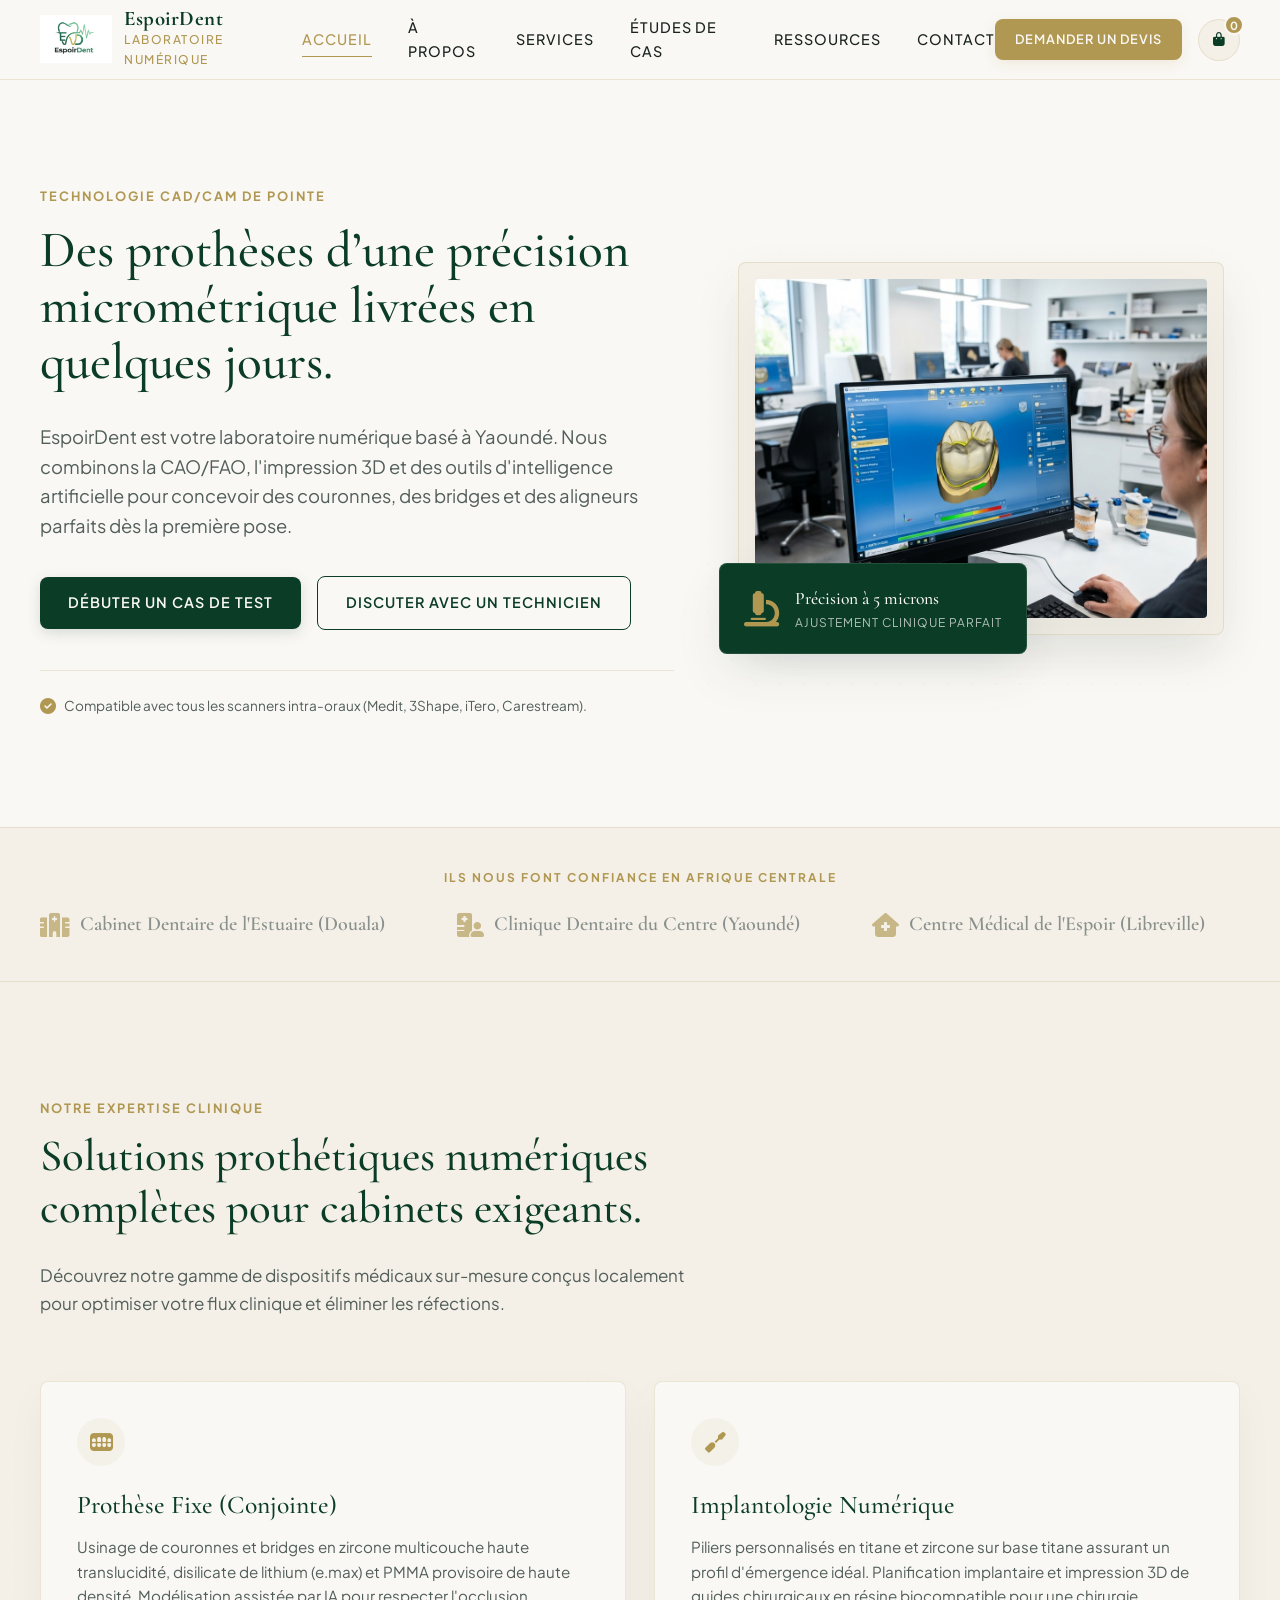
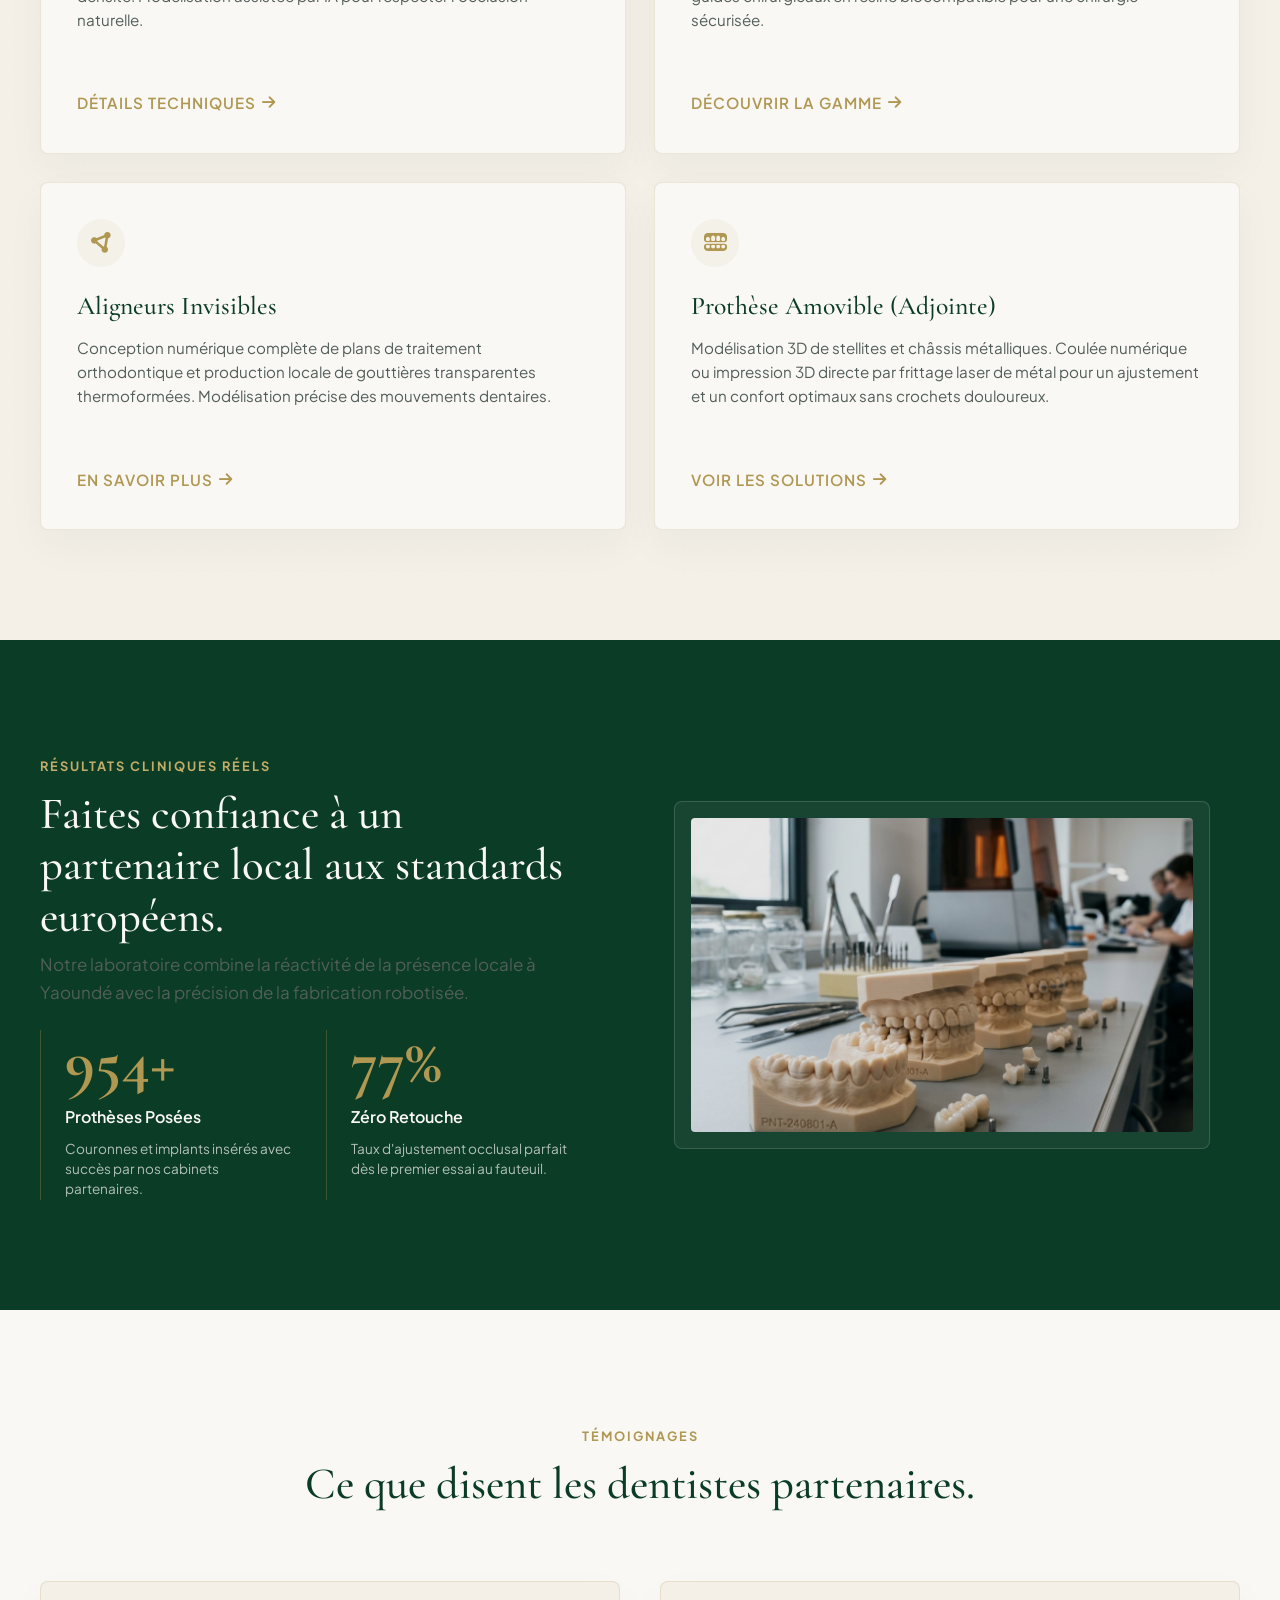
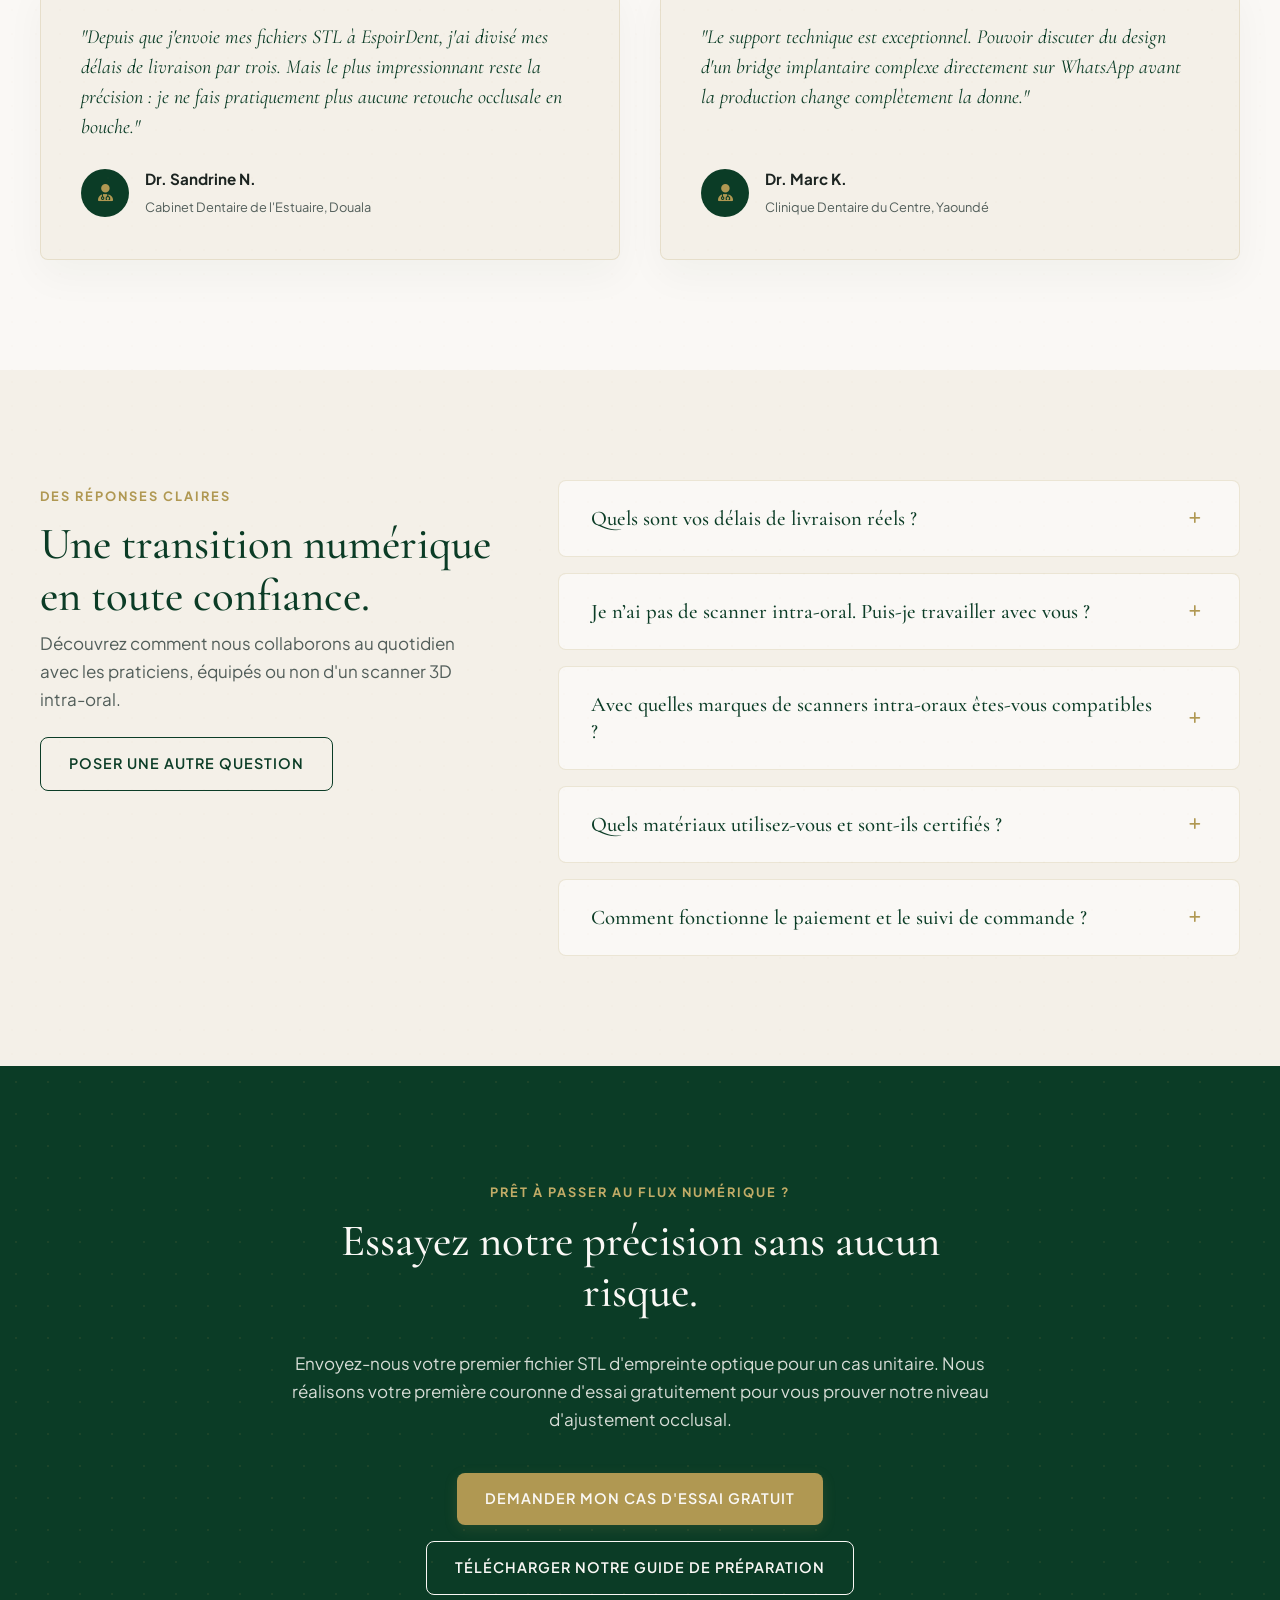
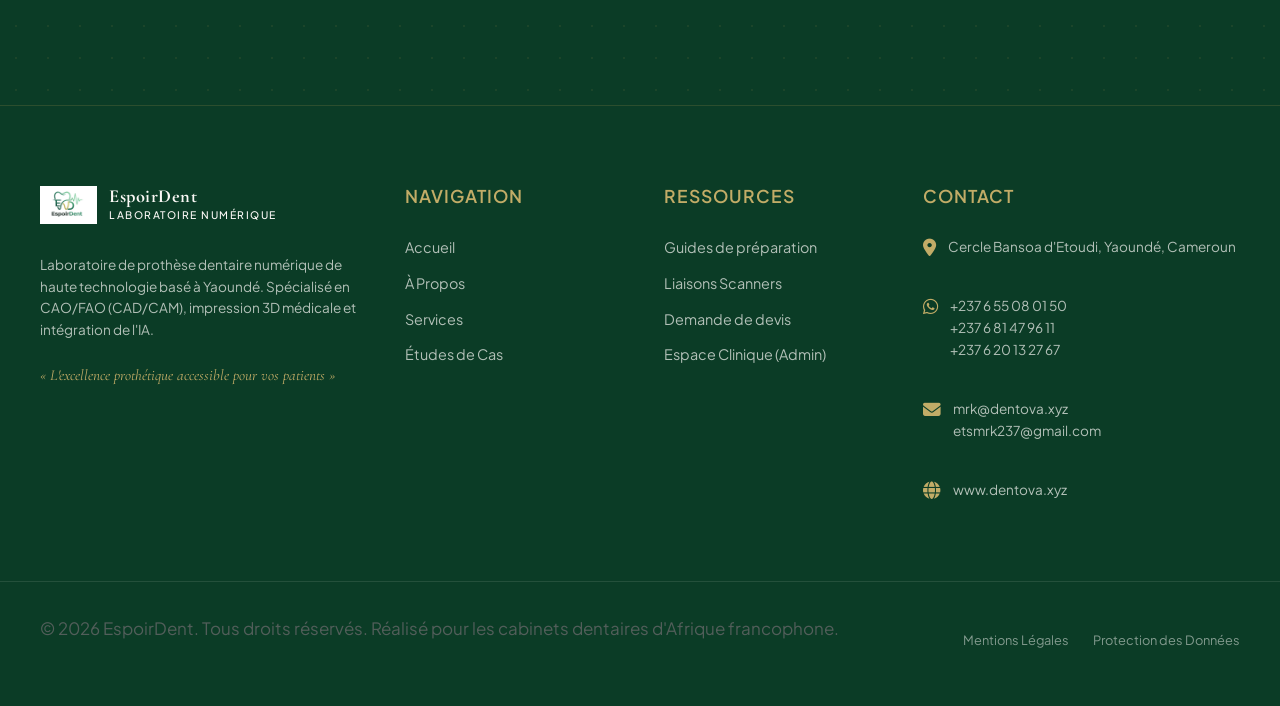
==== commit e4e1a839: "style: improve tagline and update business contacts across all pages" ====
--- a/index.html
+++ b/index.html
@@ -377,7 +377,7 @@
                         <span style="font-size: 0.65rem;">Laboratoire Numérique</span>
                     </div>
                 </a>
-                <p class="footer-about-text">Laboratoire de prothèse dentaire numérique de haute technologie basé à Yaoundé. Spécialisé en CAO/FAO (CAD/CAM), impression 3D médicale et intégration de l'IA.</p>
+                <p class="footer-about-text">Laboratoire de prothèse dentaire numérique de haute technologie basé à Yaoundé. Spécialisé en CAO/FAO (CAD/CAM), impression 3D médicale et intégration de l'IA.<br><br><span style="font-family: var(--font-serif); font-style: italic; color: var(--accent-gold-light); font-size: 0.95rem;">« L'excellence prothétique accessible pour vos patients »</span></p>
             </div>
             
             <div class="footer-col">
@@ -404,15 +404,19 @@
                 <h4>Contact</h4>
                 <div class="footer-contact-item">
                     <i class="fa-solid fa-location-dot"></i>
-                    <span>Rue de l'Hôpital Militaire, Quartier de l'Aviation, Yaoundé, Cameroun</span>
+                    <span>Cercle Bansoa d'Etoudi, Yaoundé, Cameroun</span>
                 </div>
                 <div class="footer-contact-item">
                     <i class="fa-brands fa-whatsapp"></i>
-                    <span>+237 6 55 08 01 50</span>
+                    <span>+237 6 55 08 01 50<br>+237 6 81 47 96 11<br>+237 6 20 13 27 67</span>
                 </div>
                 <div class="footer-contact-item">
                     <i class="fa-solid fa-envelope"></i>
-                    <span>mrk@dentova.xyz</span>
+                    <span>mrk@dentova.xyz<br>etsmrk237@gmail.com</span>
+                </div>
+                <div class="footer-contact-item">
+                    <i class="fa-solid fa-globe"></i>
+                    <span><a href="https://www.dentova.xyz" target="_blank" style="color: rgba(250, 248, 245, 0.7);">www.dentova.xyz</a></span>
                 </div>
             </div>
         </div>
--- a/style.css
+++ b/style.css
@@ -2215,3 +2215,85 @@
     }
 }
 
+/* ==========================================================================
+   Editorial Pricing Table Styles
+   ========================================================================== */
+.pricing-category-block {
+    background: rgba(250, 248, 245, 0.015);
+    border: 1px solid rgba(176, 152, 82, 0.12);
+    border-radius: 4px;
+    padding: 32px;
+    margin-bottom: 48px;
+}
+
+.editorial-pricing-table {
+    width: 100%;
+    border-collapse: collapse;
+    margin-top: 16px;
+    font-family: var(--font-sans);
+}
+
+.editorial-pricing-table th,
+.editorial-pricing-table td {
+    padding: 16px 20px;
+    text-align: left;
+    border-bottom: 1px solid rgba(176, 152, 82, 0.12);
+}
+
+.editorial-pricing-table th {
+    font-family: var(--font-serif);
+    font-size: 1.05rem;
+    color: var(--accent-gold);
+    font-weight: 500;
+    letter-spacing: 0.5px;
+    background-color: rgba(176, 152, 82, 0.03);
+}
+
+.editorial-pricing-table tr {
+    transition: background-color 0.2s ease;
+}
+
+.editorial-pricing-table tr:hover {
+    background-color: rgba(250, 248, 245, 0.02);
+}
+
+.editorial-pricing-table td.product-name {
+    font-weight: 700;
+    color: var(--bg-cream);
+    font-size: 0.95rem;
+}
+
+.editorial-pricing-table td.product-desc {
+    color: var(--text-muted);
+    font-size: 0.88rem;
+    max-width: 400px;
+    line-height: 1.5;
+}
+
+.editorial-pricing-table td.product-price {
+    font-weight: 700;
+    color: var(--accent-gold);
+    font-size: 1rem;
+    white-space: nowrap;
+}
+
+.editorial-pricing-table td .add-to-cart-btn {
+    white-space: nowrap;
+}
+
+@media (max-width: 768px) {
+    .pricing-category-block {
+        padding: 16px;
+    }
+    
+    .editorial-pricing-table th,
+    .editorial-pricing-table td {
+        padding: 12px 10px;
+    }
+    
+    .editorial-pricing-table td.product-desc {
+        min-width: 200px;
+    }
+}
+
+
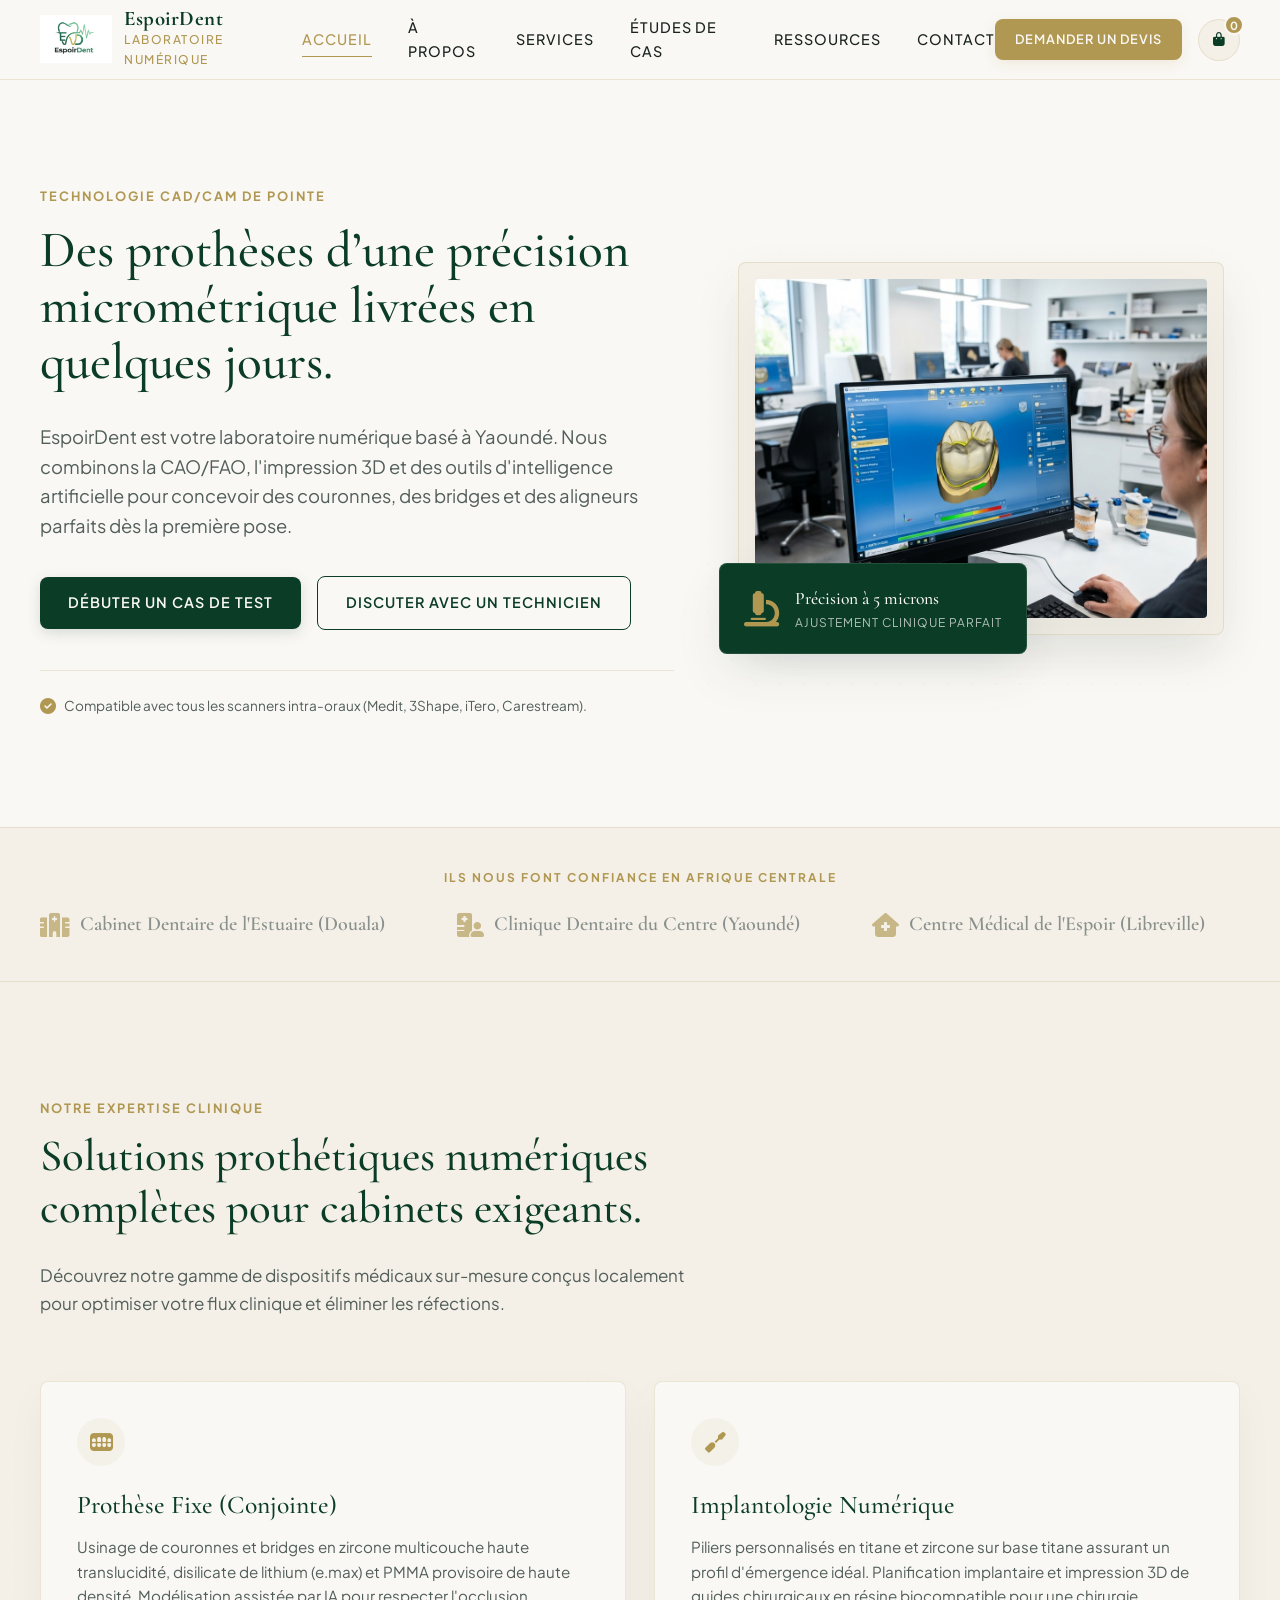
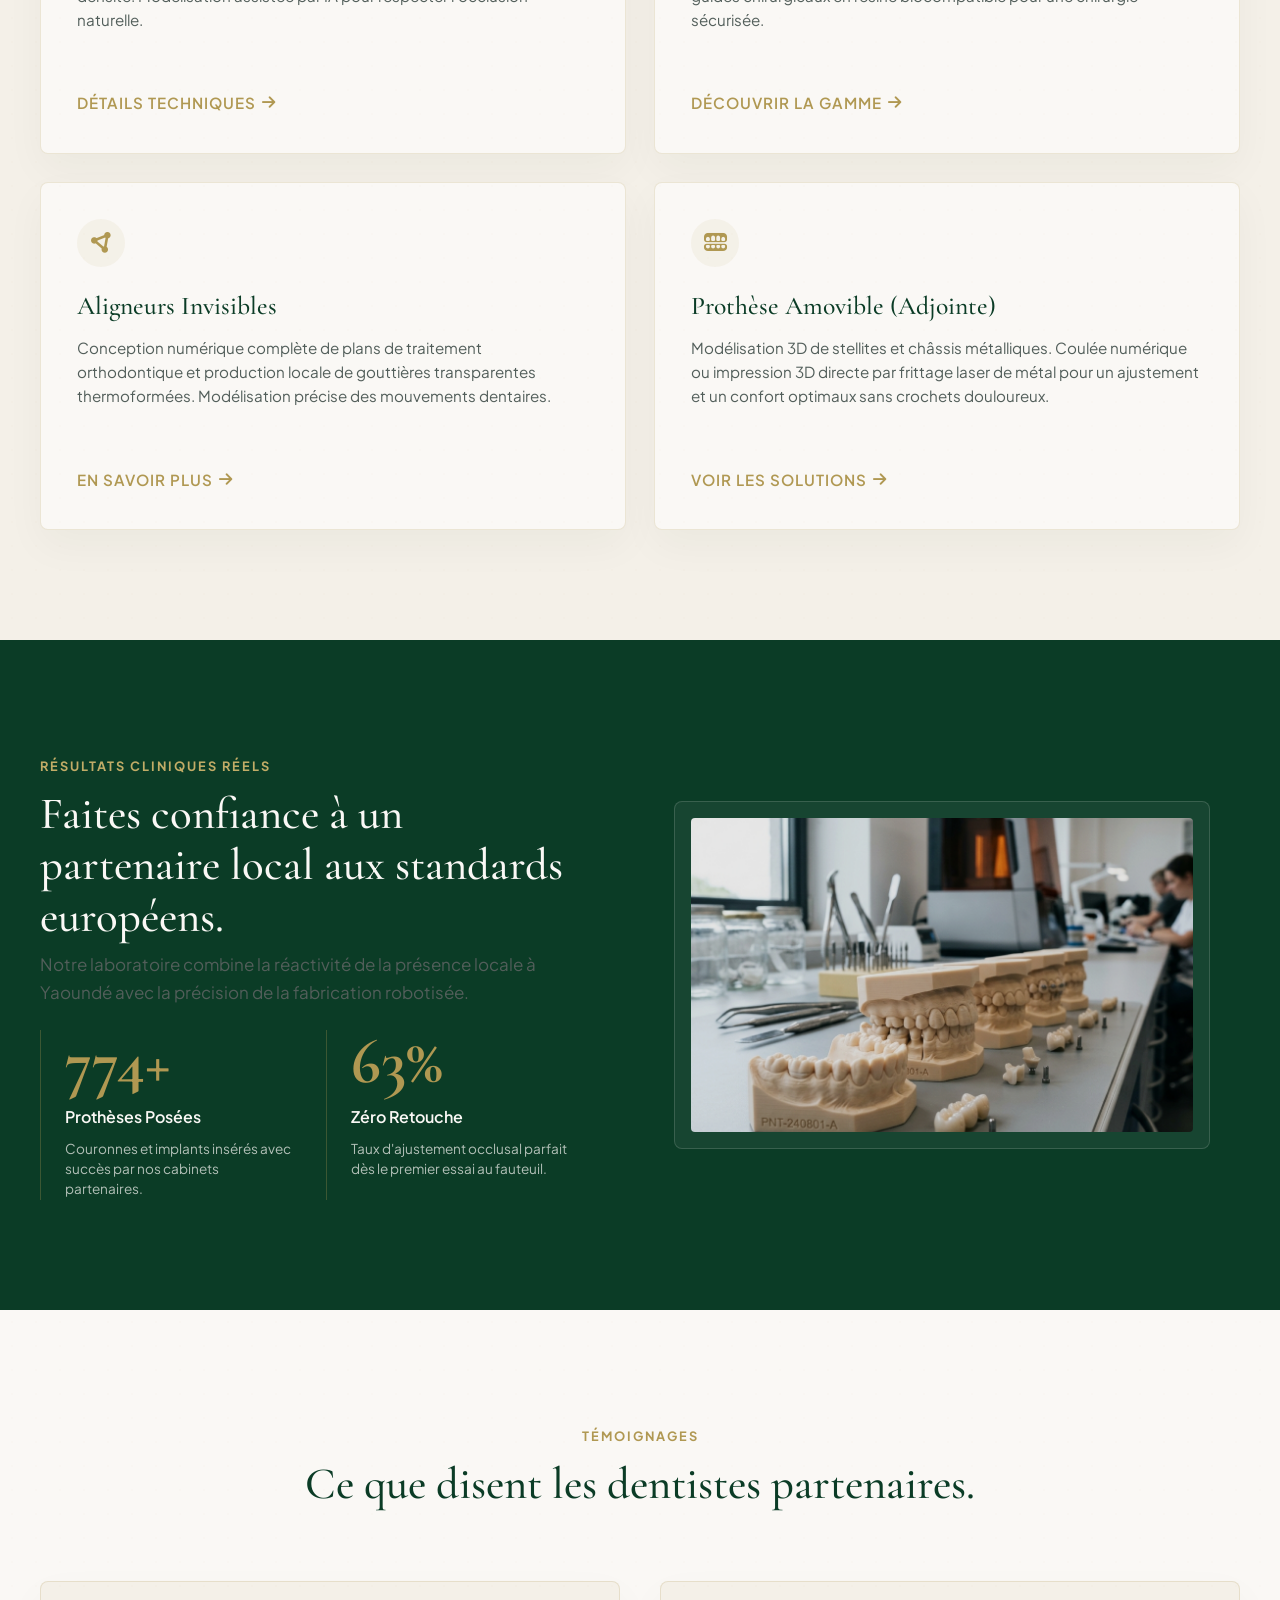
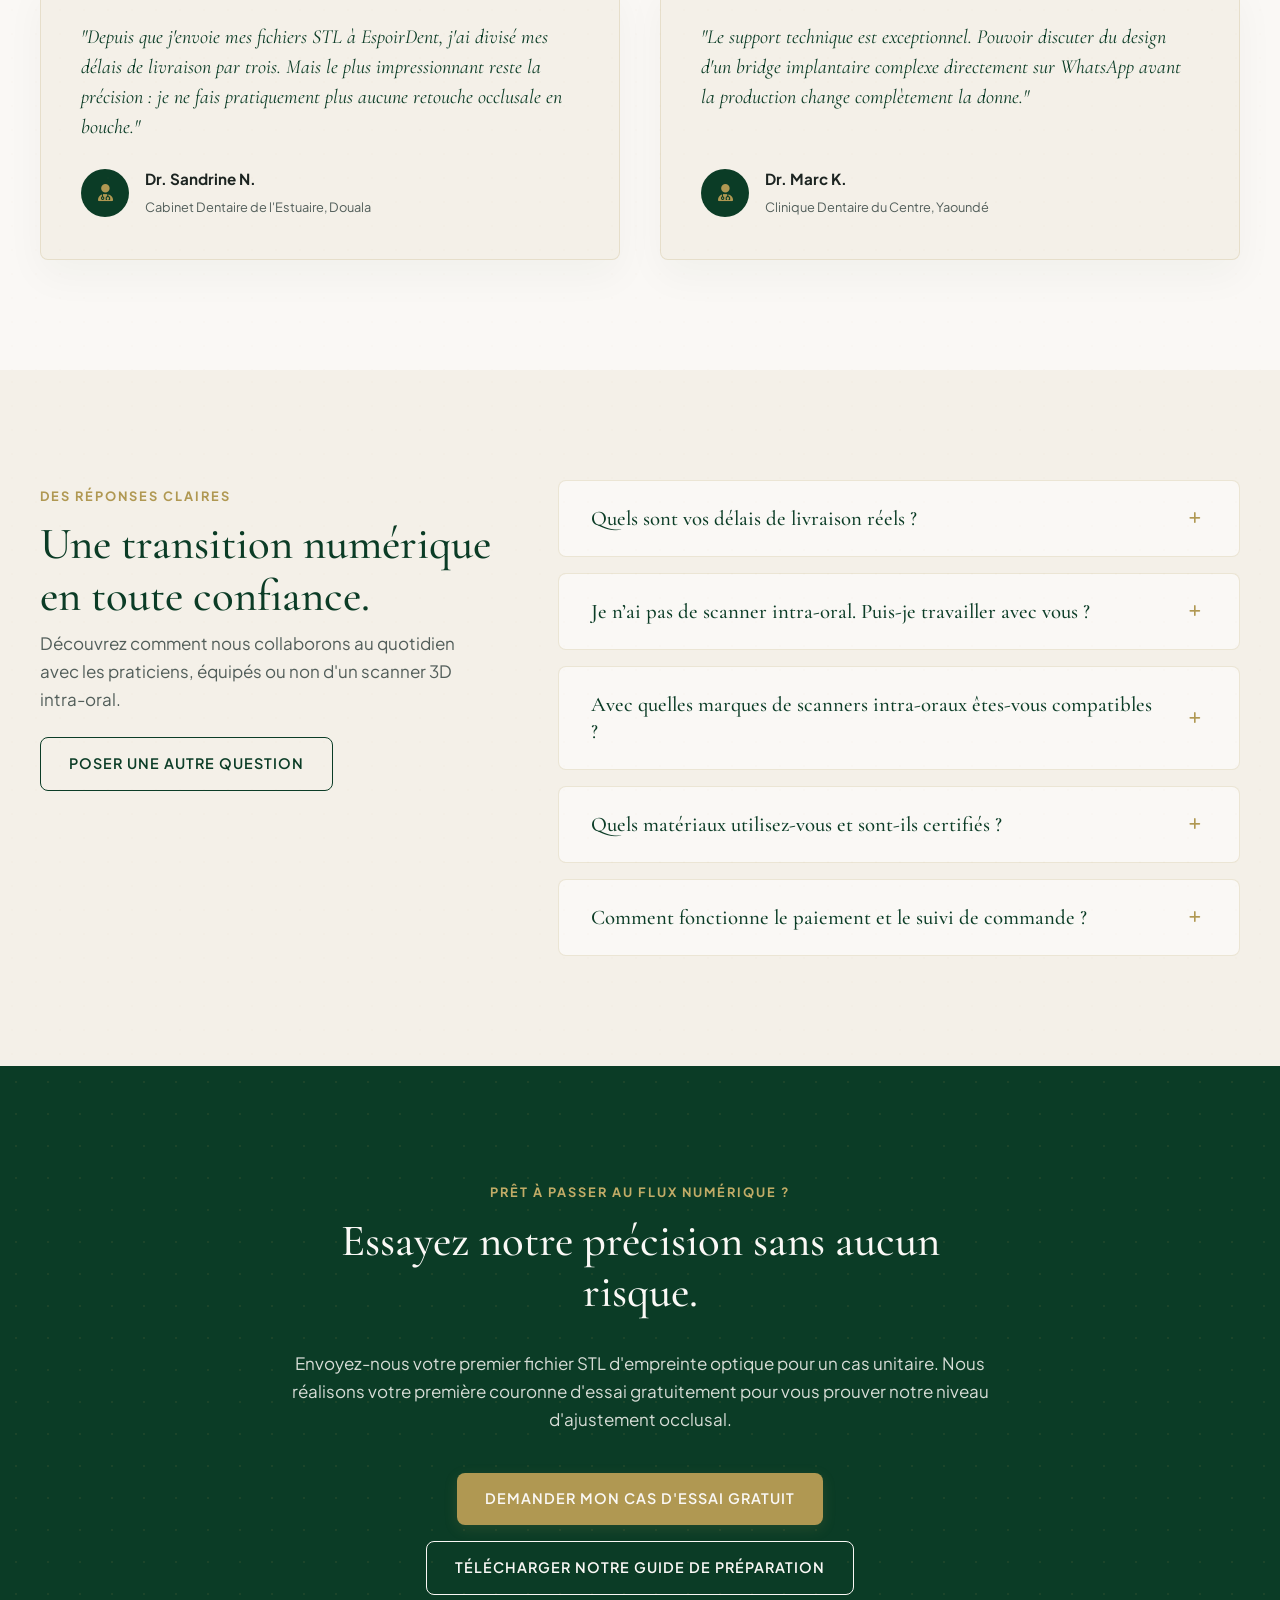
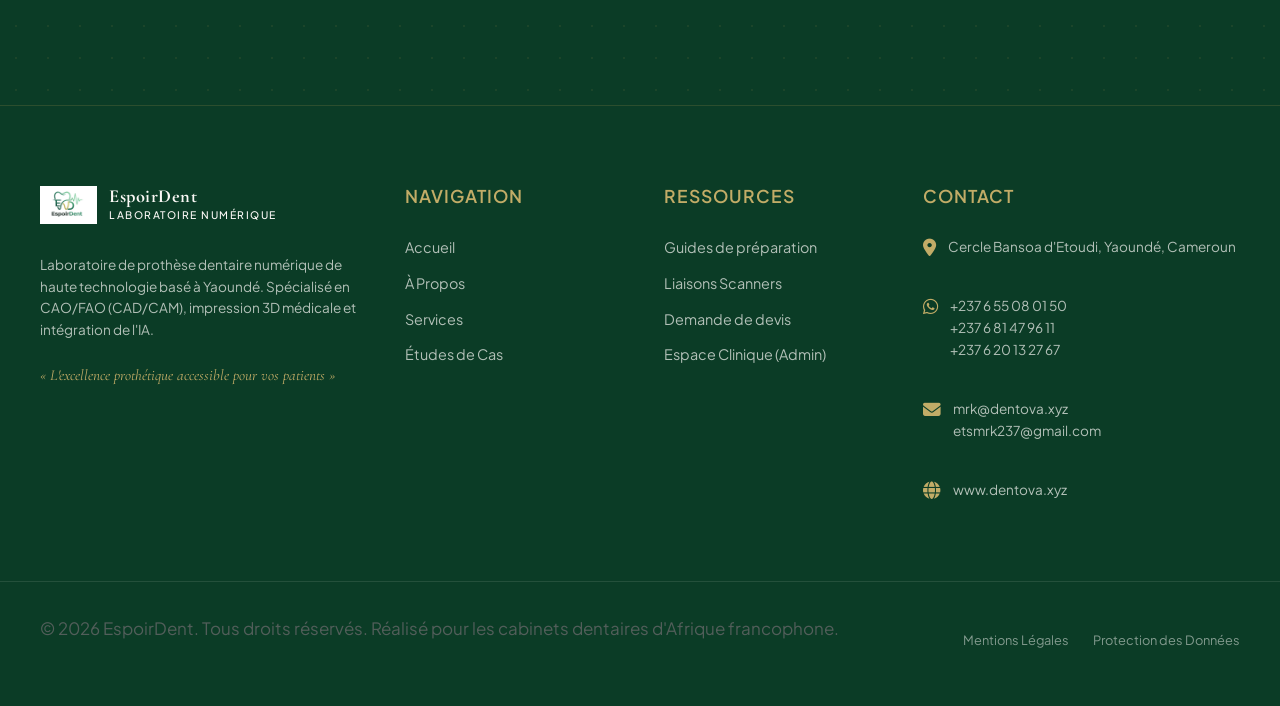
==== commit 024c8c5c: "style: update free delivery zone to Yaounde 5 in cart drawer and services notes" ====
--- a/index.html
+++ b/index.html
@@ -462,7 +462,7 @@
                     </div>
                     <div class="summary-row">
                         <span>Frais de livraison</span>
-                        <span class="free-badge">Gratuit (Yaoundé/Douala)</span>
+                        <span class="free-badge">Gratuit (Yaoundé 5)</span>
                     </div>
                     <div class="summary-row total-row">
                         <span>Total</span>
--- a/style.css
+++ b/style.css
@@ -2219,7 +2219,7 @@
    Editorial Pricing Table Styles
    ========================================================================== */
 .pricing-category-block {
-    background: rgba(250, 248, 245, 0.015);
+    background: var(--bg-cream);
     border: 1px solid rgba(176, 152, 82, 0.12);
     border-radius: 4px;
     padding: 32px;
@@ -2259,7 +2259,7 @@
 
 .editorial-pricing-table td.product-name {
     font-weight: 700;
-    color: var(--bg-cream);
+    color: var(--text-dark);
     font-size: 0.95rem;
 }
 
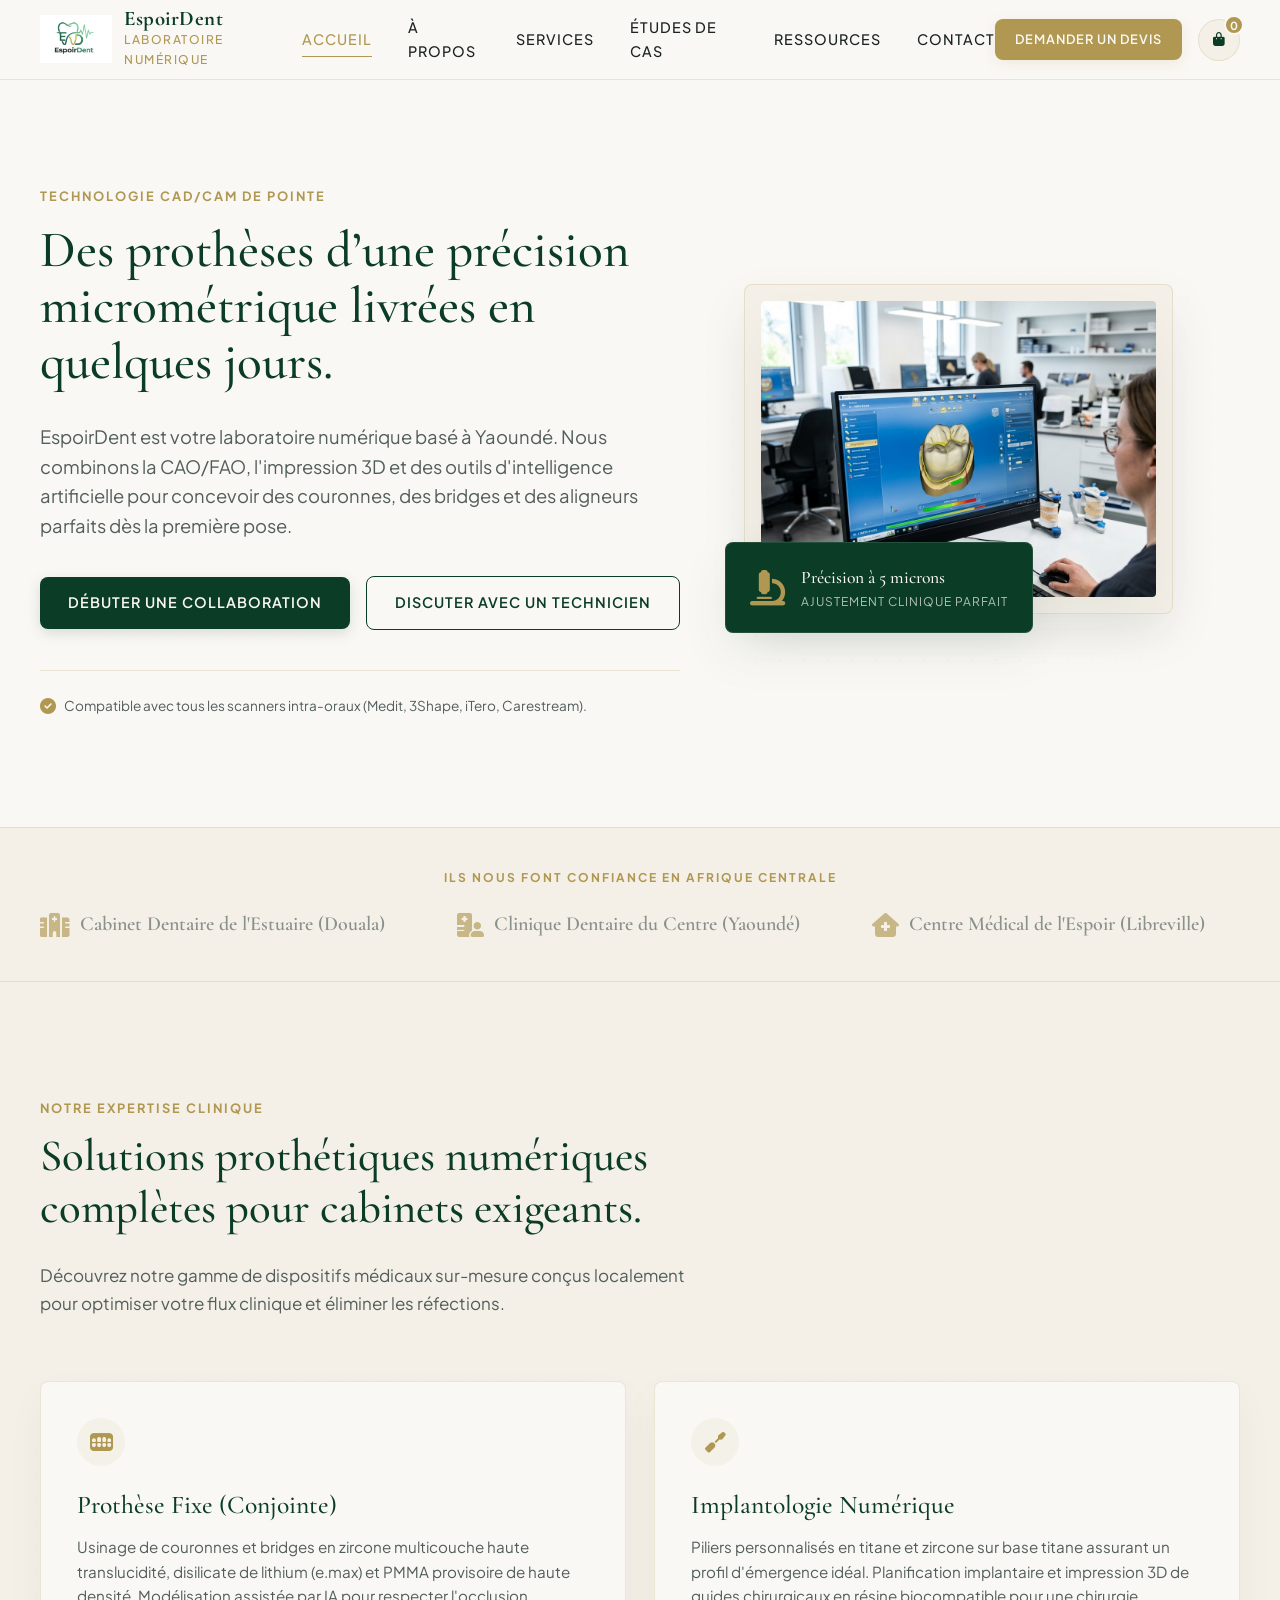
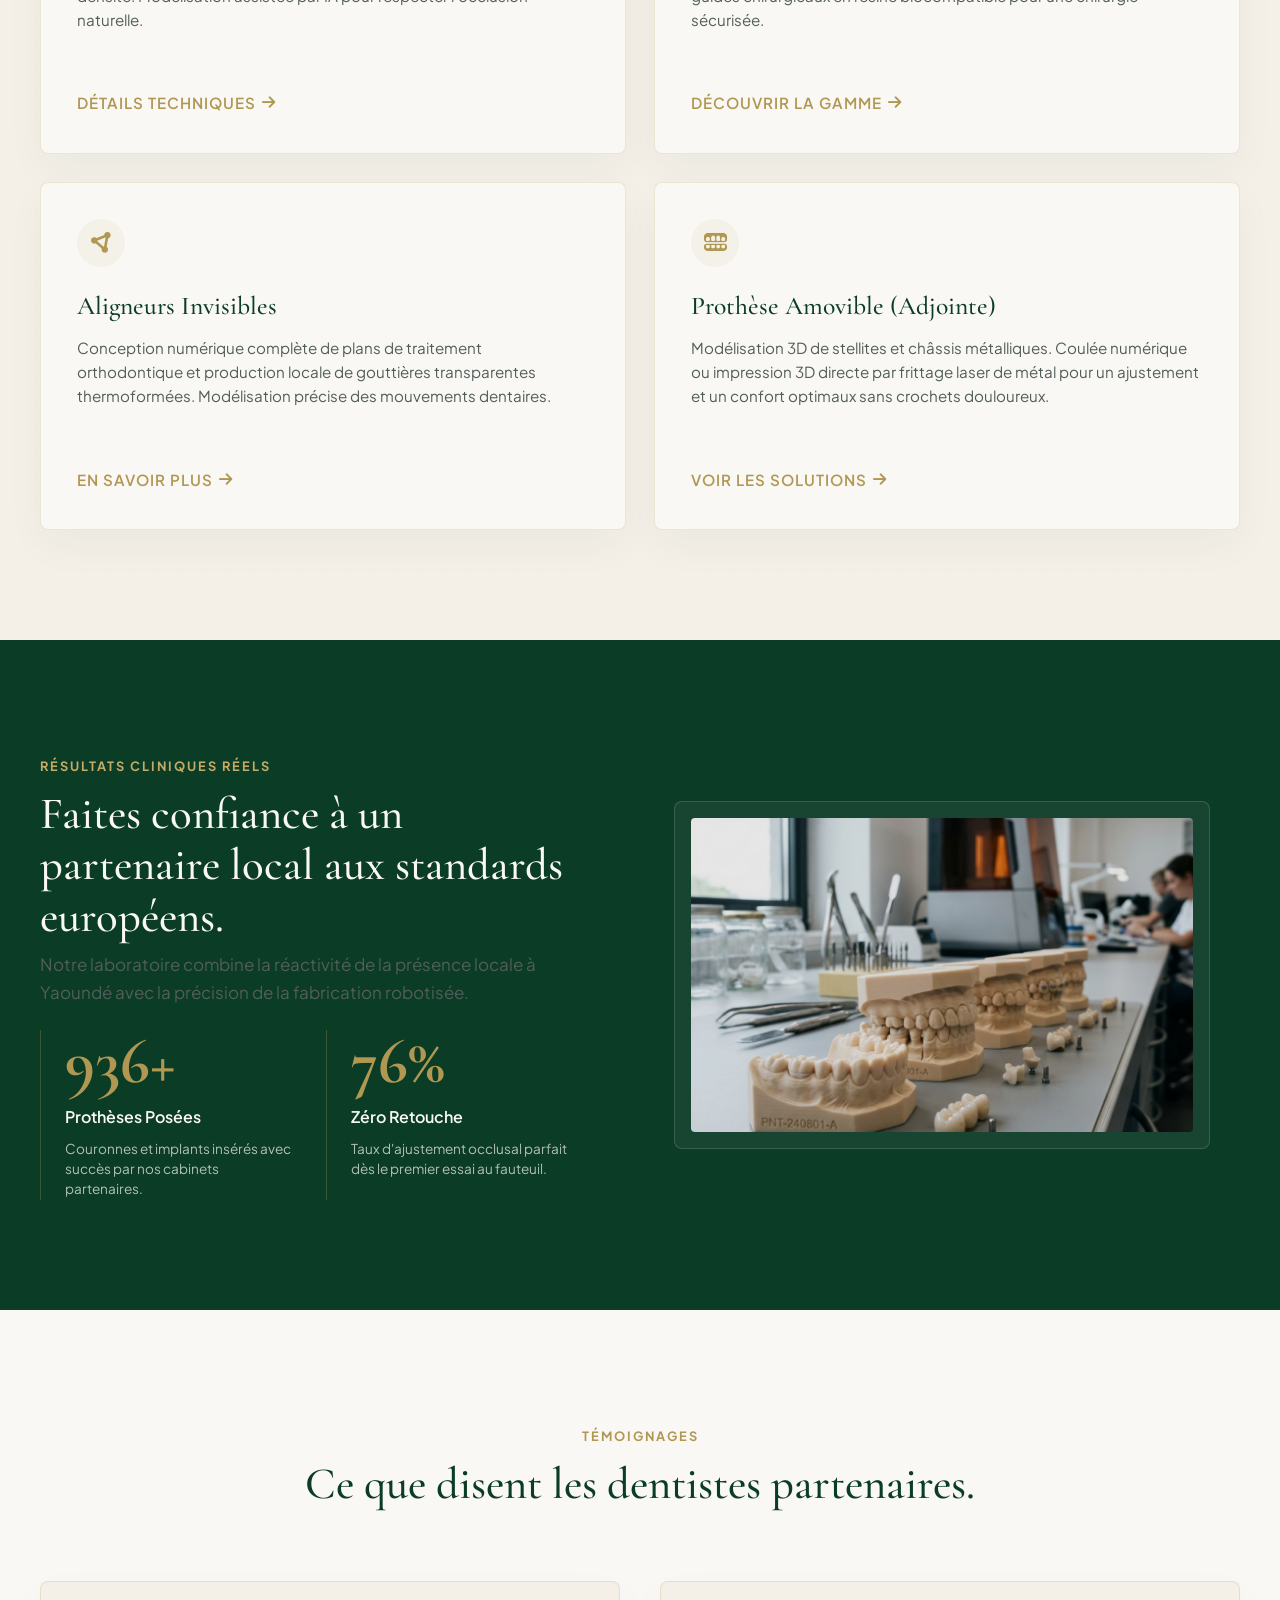
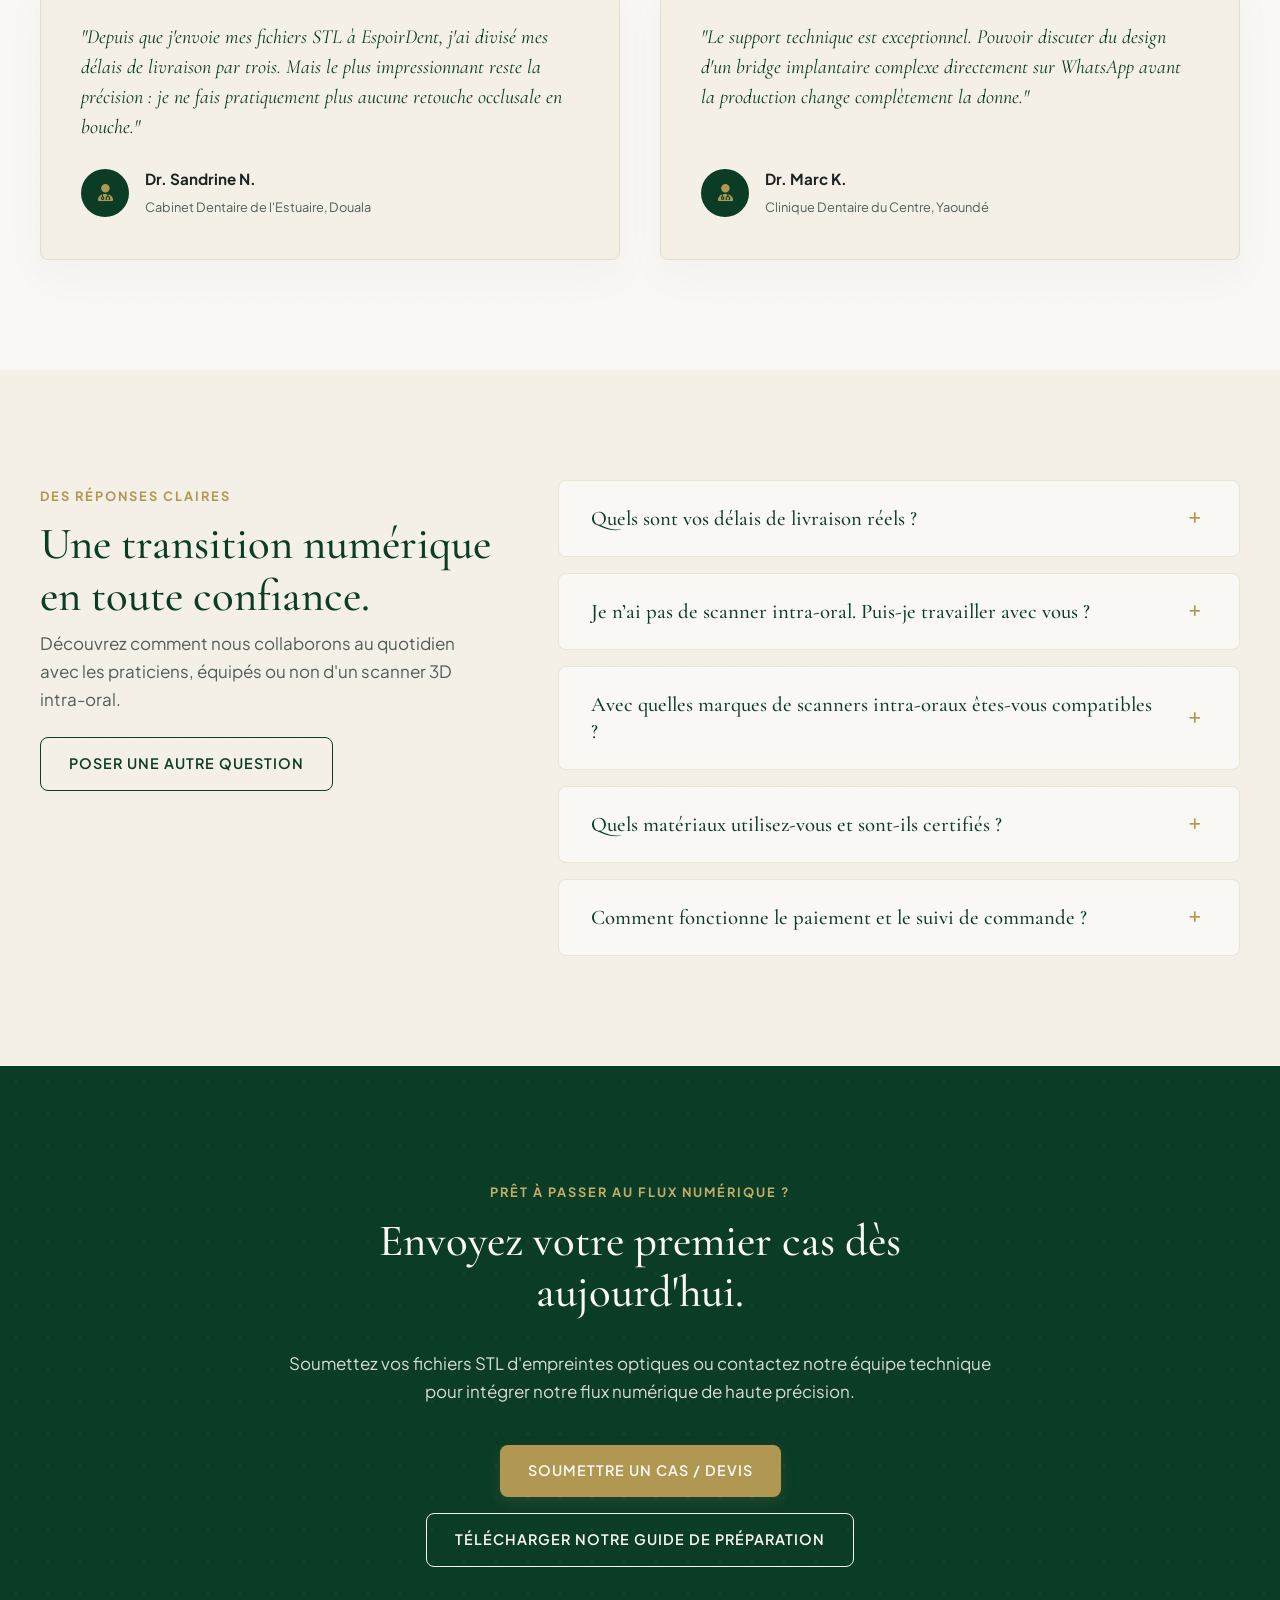
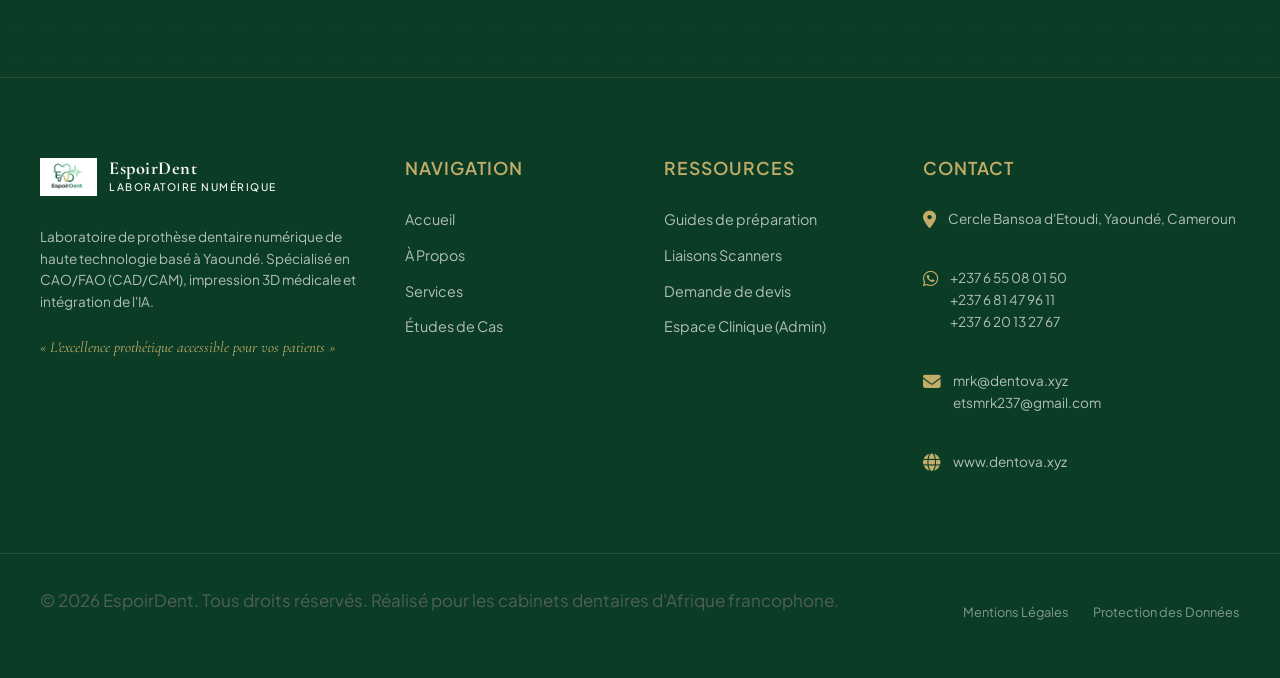
==== commit c5d2c26c: "style: remove all references to free trial cases on homepage and contact form" ====
--- a/index.html
+++ b/index.html
@@ -83,7 +83,7 @@
                     <h1>Des prothèses d’une précision micrométrique livrées en quelques jours.</h1>
                     <p class="subtitle">EspoirDent est votre laboratoire numérique basé à Yaoundé. Nous combinons la CAO/FAO, l'impression 3D et des outils d'intelligence artificielle pour concevoir des couronnes, des bridges et des aligneurs parfaits dès la première pose.</p>
                     <div class="hero-actions">
-                        <a href="contact.html" class="btn btn-primary" id="hero-primary-cta">Débuter un cas de test</a>
+                        <a href="contact.html" class="btn btn-primary" id="hero-primary-cta">Débuter une collaboration</a>
                         <a href="contact.html?type=call" class="btn btn-secondary" id="hero-secondary-cta">Discuter avec un technicien</a>
                     </div>
                     <div class="hero-compatibility">
@@ -355,10 +355,10 @@
             <div style="position: absolute; top: 0; left: 0; width: 100%; height: 100%; opacity: 0.1; background-image: radial-gradient(var(--accent-gold) 1.5px, transparent 0); background-size: 32px 32px;"></div>
             <div class="container reveal" style="position: relative; z-index: 2; max-width: 800px;">
                 <span class="section-tag" style="color: var(--accent-gold-light);">Prêt à passer au flux numérique ?</span>
-                <h2 style="color: var(--bg-cream); margin-bottom: 24px;">Essayez notre précision sans aucun risque.</h2>
-                <p style="color: rgba(250, 248, 245, 0.85); margin: 0 auto 40px auto;">Envoyez-nous votre premier fichier STL d'empreinte optique pour un cas unitaire. Nous réalisons votre première couronne d'essai gratuitement pour vous prouver notre niveau d'ajustement occlusal.</p>
+                <h2 style="color: var(--bg-cream); margin-bottom: 24px;">Envoyez votre premier cas dès aujourd'hui.</h2>
+                <p style="color: rgba(250, 248, 245, 0.85); margin: 0 auto 40px auto;">Soumettez vos fichiers STL d'empreintes optiques ou contactez notre équipe technique pour intégrer notre flux numérique de haute précision.</p>
                 <div style="display: flex; justify-content: center; gap: 16px; flex-wrap: wrap;">
-                    <a href="contact.html?type=free" class="btn btn-accent">Demander mon cas d'essai gratuit</a>
+                    <a href="contact.html" class="btn btn-accent">Soumettre un cas / Devis</a>
                     <a href="resources.html" class="btn btn-secondary" style="border-color: var(--bg-cream); color: var(--bg-cream);">Télécharger notre guide de préparation</a>
                 </div>
             </div>
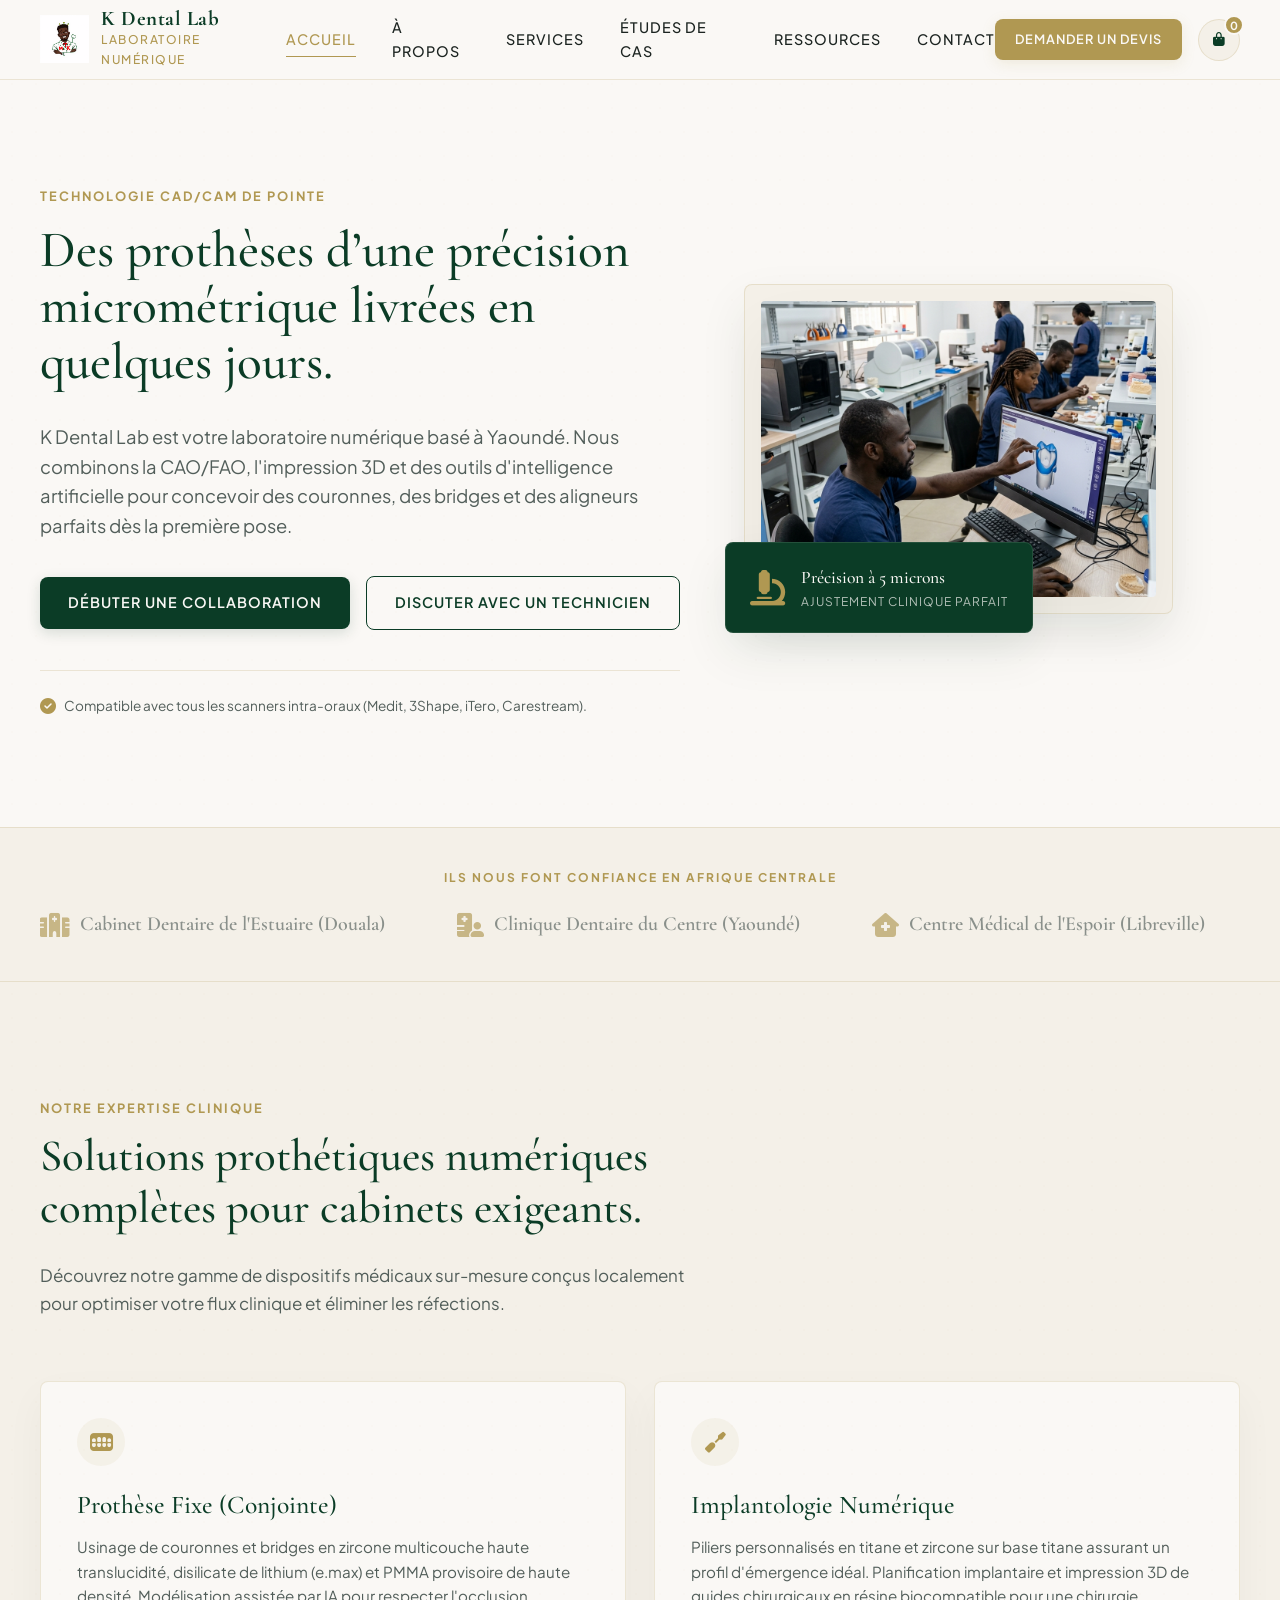
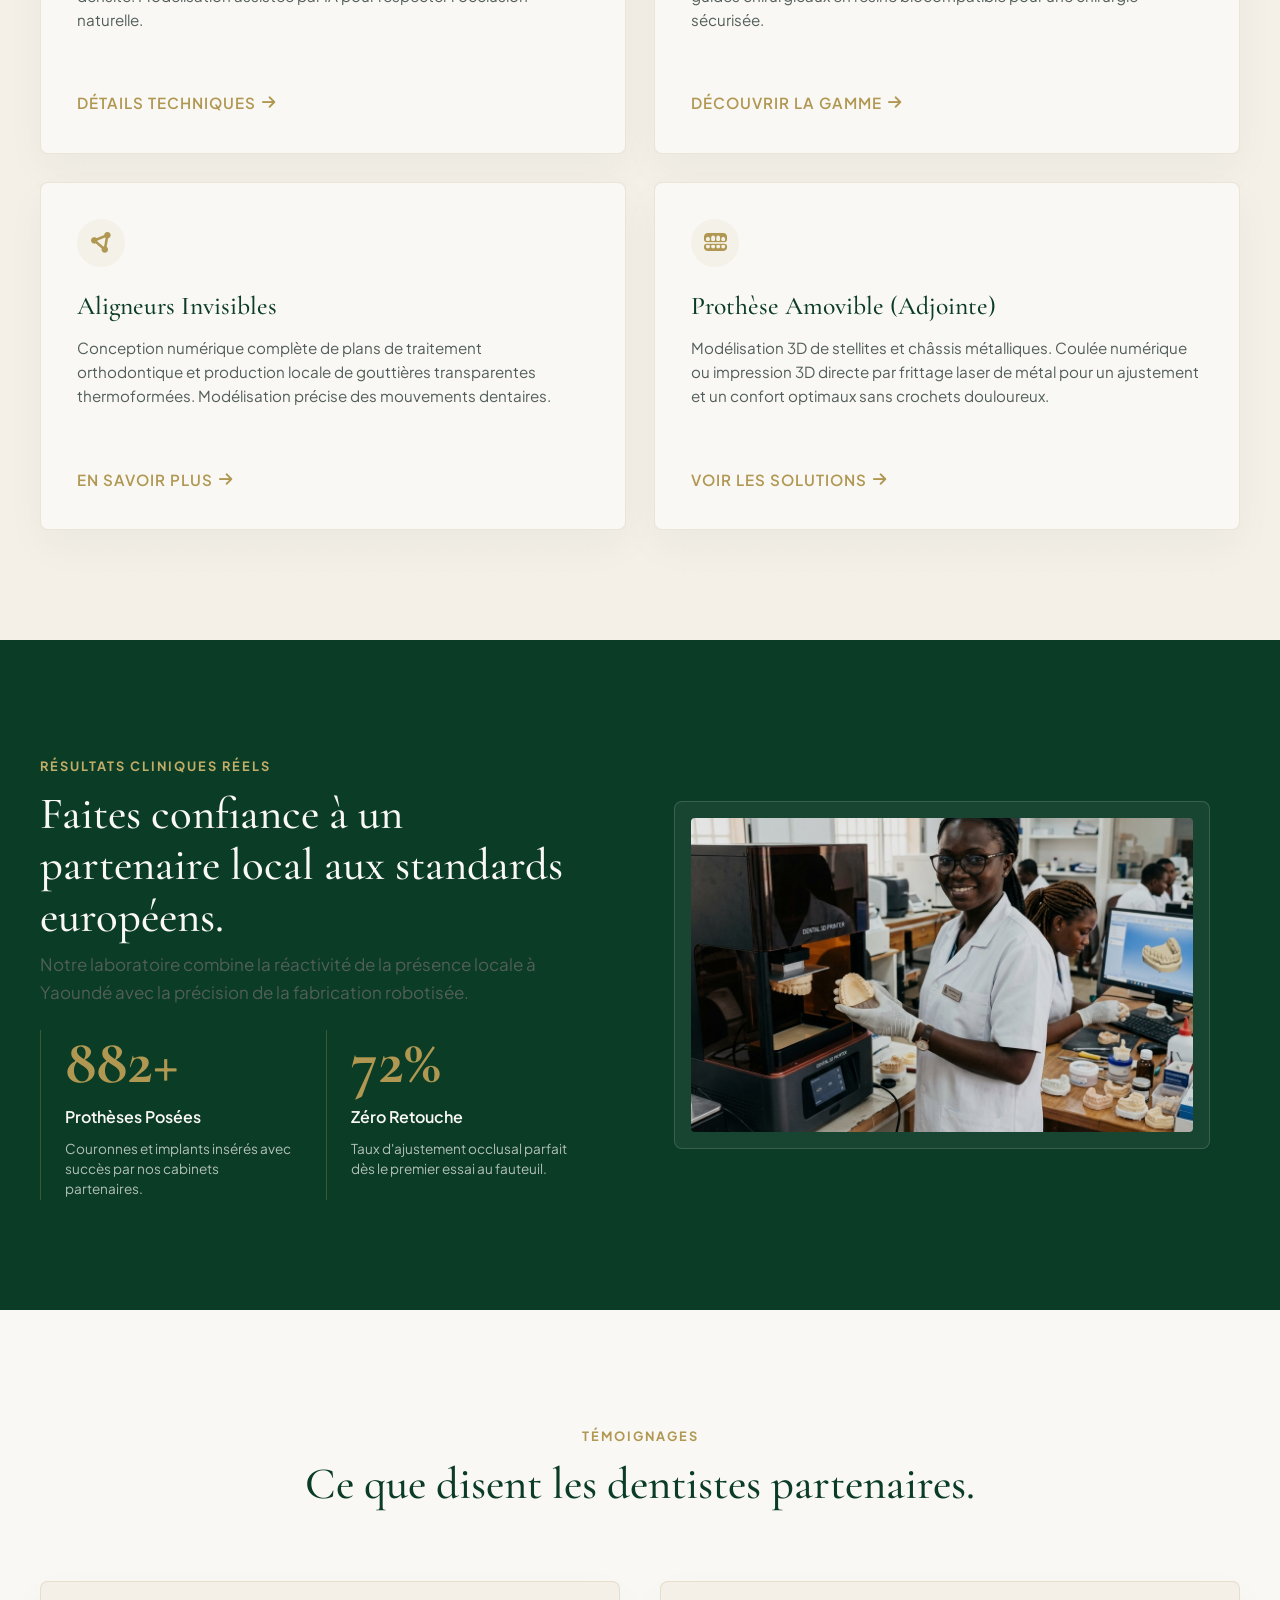
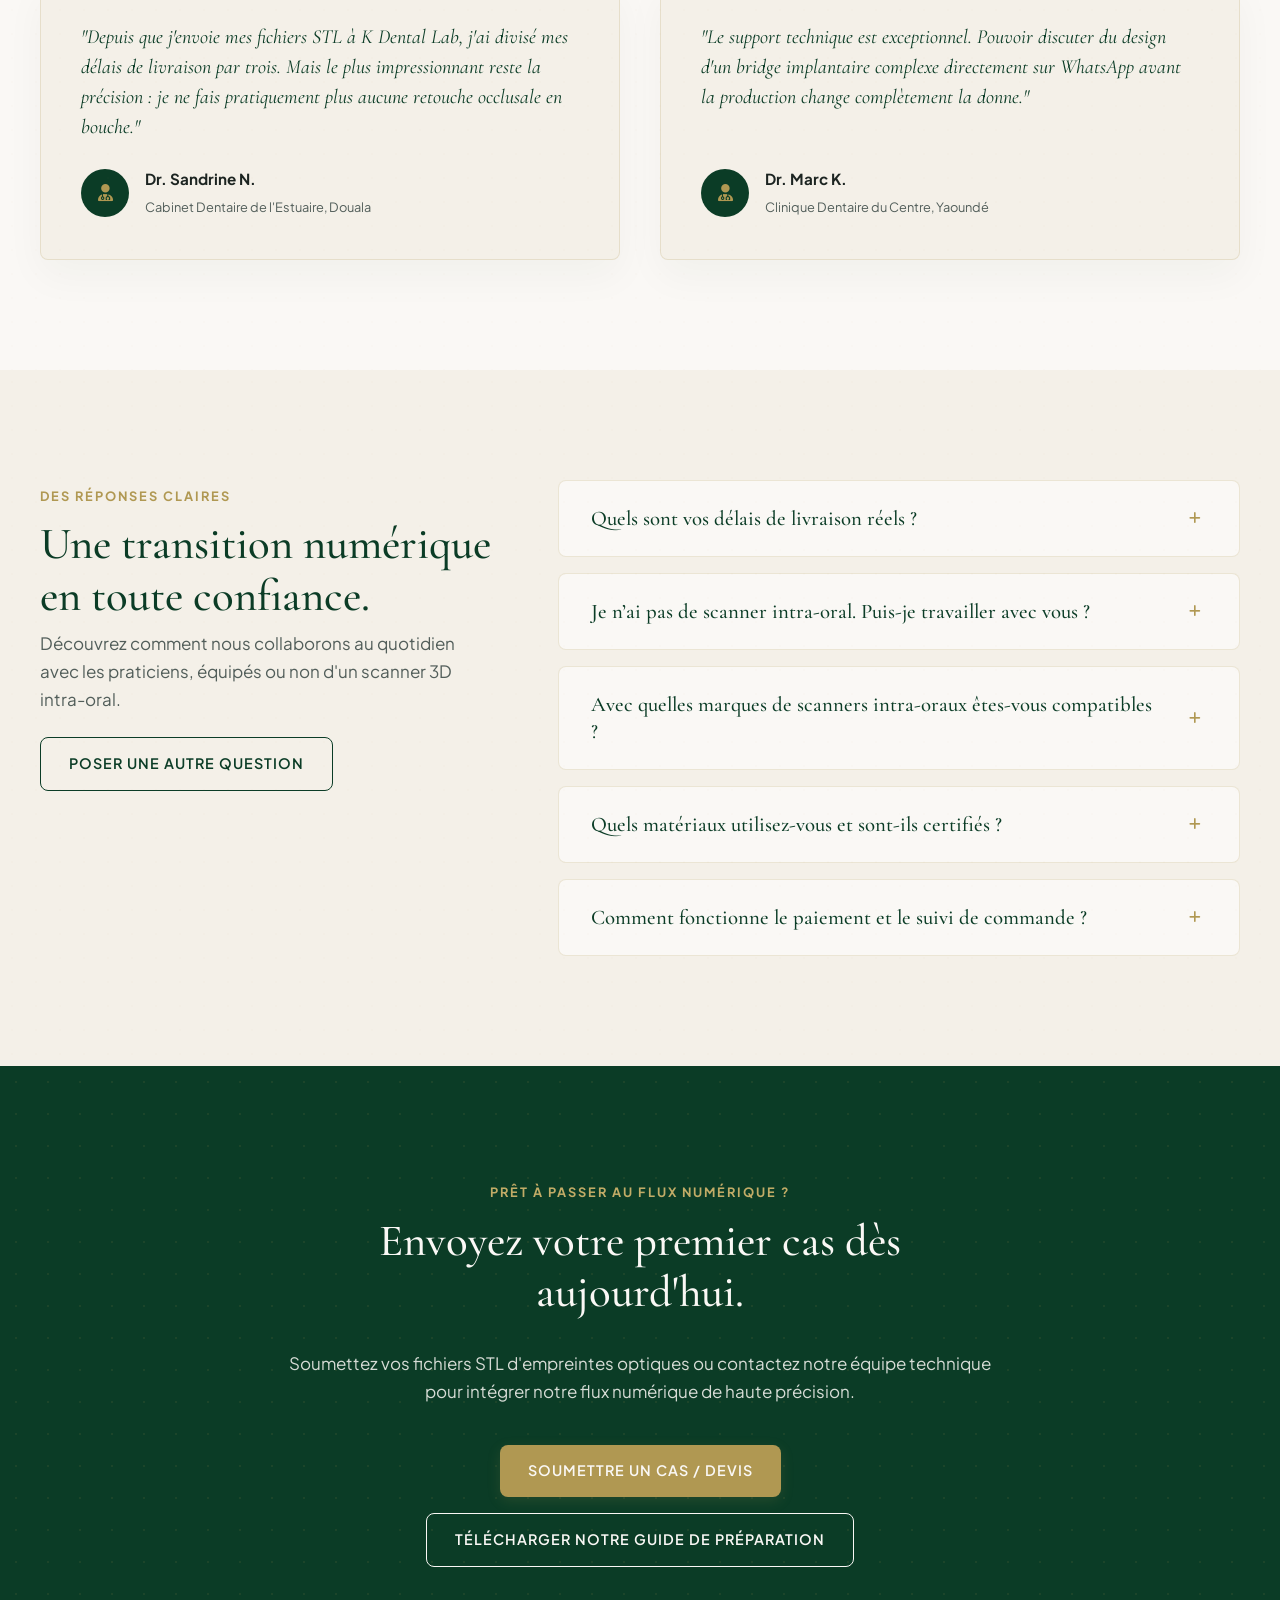
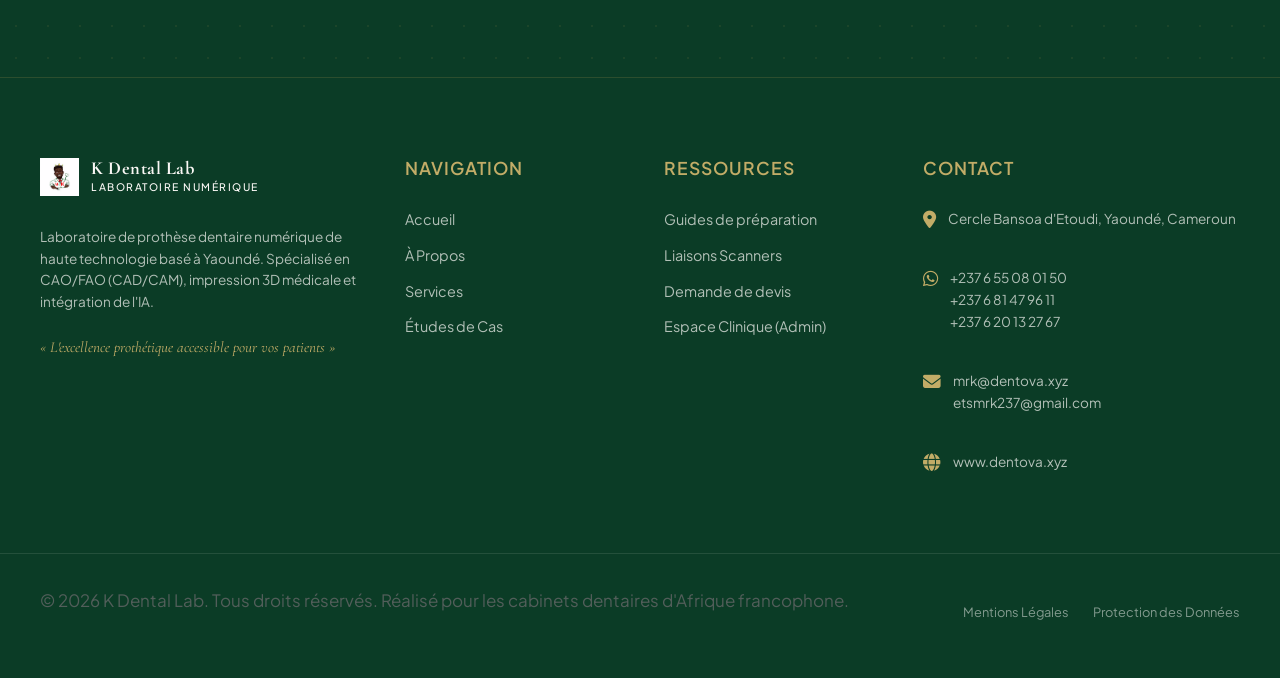
==== commit f2150e02: "style: rename to K Dental Lab, add new logo, and configure Vercel deployment" ====
--- a/index.html
+++ b/index.html
@@ -5,16 +5,16 @@
     <meta name="viewport" content="width=device-width, initial-scale=1.0">
     
     <!-- SEO Meta Tags -->
-    <title>EspoirDent - Laboratoire de Prothèse Dentaire Numérique CAD/CAM Yaoundé</title>
+    <title>K Dental Lab - Laboratoire de Prothèse Dentaire Numérique CAD/CAM Yaoundé</title>
     <meta name="description" content="Laboratoire de prothèse dentaire numérique à Yaoundé. Spécialiste CAO/FAO (CAD/CAM), impression 3D et IA. Couronnes, bridges, implants et aligneurs en Afrique centrale.">
     <meta name="keywords" content="prothèse dentaire, laboratoire numérique, CAD/CAM, CAO/FAO, impression 3D dentaire, zircone, e.max, aligneurs invisibles, Yaoundé, Cameroun, Afrique centrale">
-    <link rel="canonical" href="https://espoirdent.com/">
+    <link rel="canonical" href="https://k_dental_lab.com/">
     
     <!-- Open Graph Tags -->
-    <meta property="og:title" content="EspoirDent - Laboratoire de Prothèse Dentaire Numérique">
+    <meta property="og:title" content="K Dental Lab - Laboratoire de Prothèse Dentaire Numérique">
     <meta property="og:description" content="Votre partenaire prothétique numérique de haute précision basé à Yaoundé. Concoiveillez des couronnes, implants et aligneurs parfaits sous 3 à 5 jours.">
     <meta property="og:image" content="assets/hero_digital_dental_design.png">
-    <meta property="og:url" content="https://espoirdent.com/">
+    <meta property="og:url" content="https://k_dental_lab.com/">
     <meta property="og:type" content="website">
 
     <!-- Stylesheets -->
@@ -40,9 +40,9 @@
     <header class="app-header" id="app-header">
         <div class="container header-container">
             <a href="index.html" class="brand" id="brand-link">
-                <img src="assets/espoirdent_logo.jpg" alt="Logo de EspoirDent" class="brand-logo-img">
+                <img src="assets/k_dental_lab_logo.png" alt="Logo de K Dental Lab" class="brand-logo-img">
                 <div class="brand-name">
-                    <h1>EspoirDent</h1>
+                    <h1>K Dental Lab</h1>
                     <span>Laboratoire Numérique</span>
                 </div>
             </a>
@@ -81,7 +81,7 @@
                 <div class="hero-content">
                     <span class="section-tag">Technologie CAD/CAM de pointe</span>
                     <h1>Des prothèses d’une précision micrométrique livrées en quelques jours.</h1>
-                    <p class="subtitle">EspoirDent est votre laboratoire numérique basé à Yaoundé. Nous combinons la CAO/FAO, l'impression 3D et des outils d'intelligence artificielle pour concevoir des couronnes, des bridges et des aligneurs parfaits dès la première pose.</p>
+                    <p class="subtitle">K Dental Lab est votre laboratoire numérique basé à Yaoundé. Nous combinons la CAO/FAO, l'impression 3D et des outils d'intelligence artificielle pour concevoir des couronnes, des bridges et des aligneurs parfaits dès la première pose.</p>
                     <div class="hero-actions">
                         <a href="contact.html" class="btn btn-primary" id="hero-primary-cta">Débuter une collaboration</a>
                         <a href="contact.html?type=call" class="btn btn-secondary" id="hero-secondary-cta">Discuter avec un technicien</a>
@@ -223,7 +223,7 @@
                 <!-- Design Moment Graphic Overlay -->
                 <div class="stats-graphic reveal">
                     <div class="stats-frame">
-                        <img src="assets/service_3d_printed_dental.png" alt="Modèles de mâchoires dentaires imprimés en 3D dans le laboratoire EspoirDent" class="stats-img">
+                        <img src="assets/service_3d_printed_dental.png" alt="Modèles de mâchoires dentaires imprimés en 3D dans le laboratoire K Dental Lab" class="stats-img">
                     </div>
                 </div>
             </div>
@@ -241,7 +241,7 @@
                 <div style="display: grid; grid-template-columns: repeat(2, 1fr); gap: 40px;" class="reveal">
                     <!-- Testimonial 1 -->
                     <div style="background-color: var(--bg-cream-dark); padding: 40px; border-radius: var(--border-radius); border: 1px solid var(--border-gold); display: flex; flex-direction: column; justify-content: space-between; box-shadow: var(--shadow-soft);">
-                        <p style="font-family: var(--font-serif); font-size: 1.25rem; font-style: italic; color: var(--primary-green); line-height: 1.5; margin-bottom: 24px;">"Depuis que j'envoie mes fichiers STL à EspoirDent, j'ai divisé mes délais de livraison par trois. Mais le plus impressionnant reste la précision : je ne fais pratiquement plus aucune retouche occlusale en bouche."</p>
+                        <p style="font-family: var(--font-serif); font-size: 1.25rem; font-style: italic; color: var(--primary-green); line-height: 1.5; margin-bottom: 24px;">"Depuis que j'envoie mes fichiers STL à K Dental Lab, j'ai divisé mes délais de livraison par trois. Mais le plus impressionnant reste la précision : je ne fais pratiquement plus aucune retouche occlusale en bouche."</p>
                         <div style="display: flex; align-items: center; gap: 16px;">
                             <div style="width: 48px; height: 48px; border-radius: 50%; background-color: var(--primary-green); display: flex; align-items: center; justify-content: center; color: var(--accent-gold);">
                                 <i class="fa-solid fa-user-doctor"></i>
@@ -371,9 +371,9 @@
         <div class="container footer-grid">
             <div class="footer-col">
                 <a href="index.html" class="brand">
-                    <img src="assets/espoirdent_logo.jpg" alt="Logo de EspoirDent" style="height: 38px;">
+                    <img src="assets/k_dental_lab_logo.png" alt="Logo de K Dental Lab" style="height: 38px;">
                     <div class="brand-name">
-                        <h1 style="font-size: 1.15rem; color: var(--bg-cream);">EspoirDent</h1>
+                        <h1 style="font-size: 1.15rem; color: var(--bg-cream);">K Dental Lab</h1>
                         <span style="font-size: 0.65rem;">Laboratoire Numérique</span>
                     </div>
                 </a>
@@ -422,7 +422,7 @@
         </div>
         
         <div class="container footer-bottom">
-            <p>&copy; 2026 EspoirDent. Tous droits réservés. Réalisé pour les cabinets dentaires d'Afrique francophone.</p>
+            <p>&copy; 2026 K Dental Lab. Tous droits réservés. Réalisé pour les cabinets dentaires d'Afrique francophone.</p>
             <div class="footer-bottom-links">
                 <a href="#">Mentions Légales</a>
                 <a href="#">Protection des Données</a>
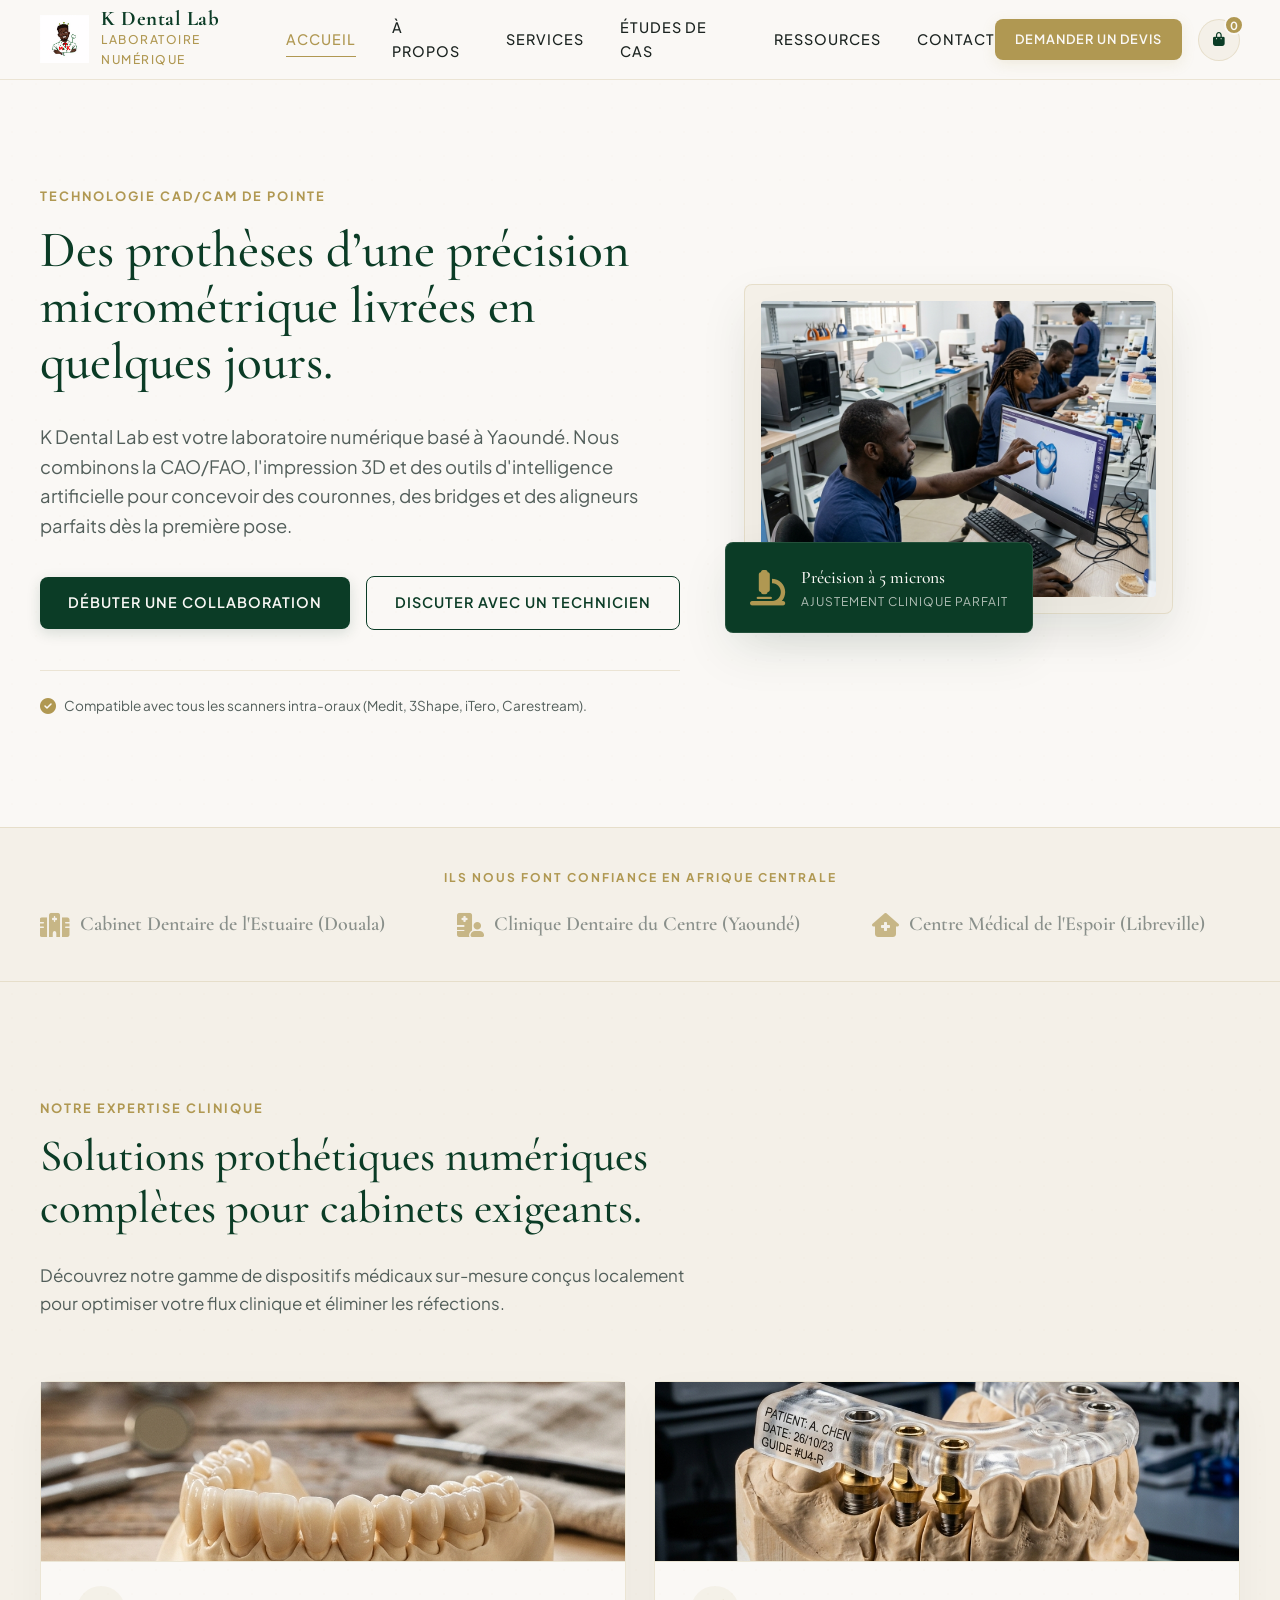
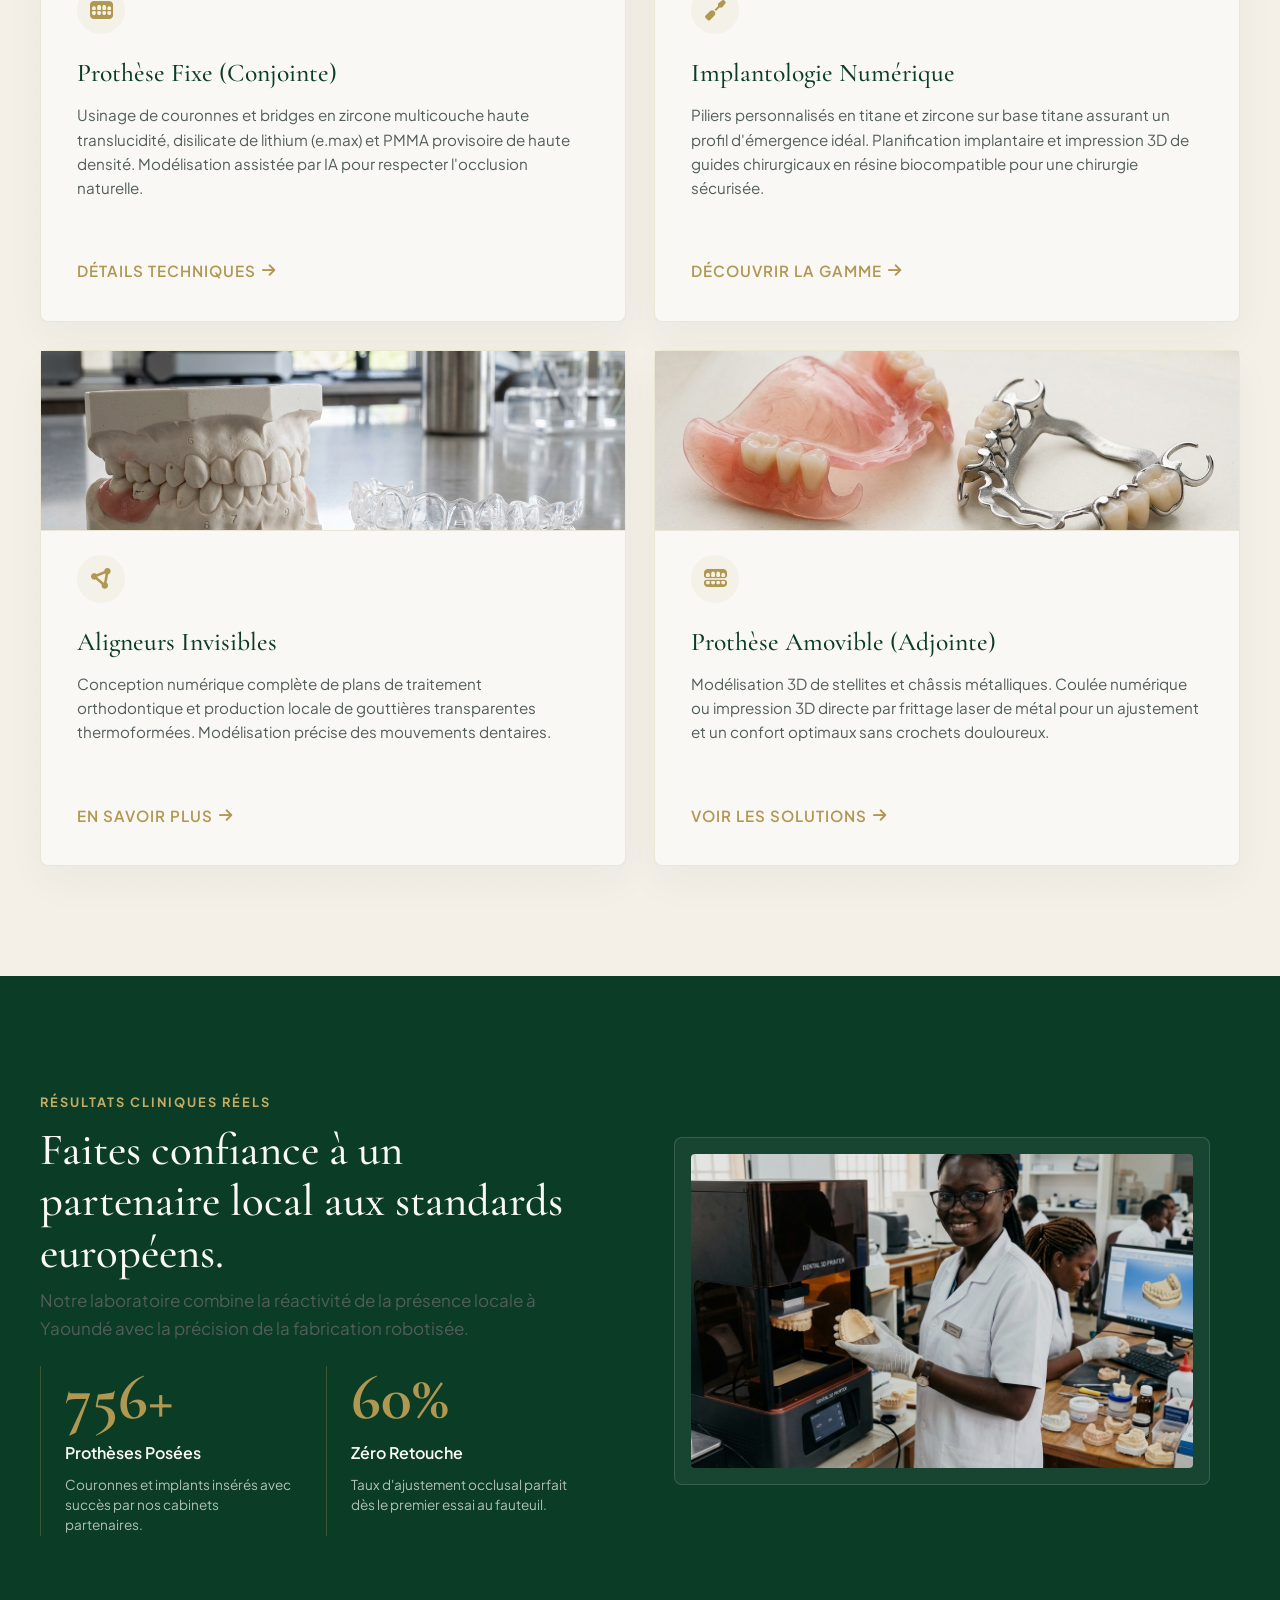
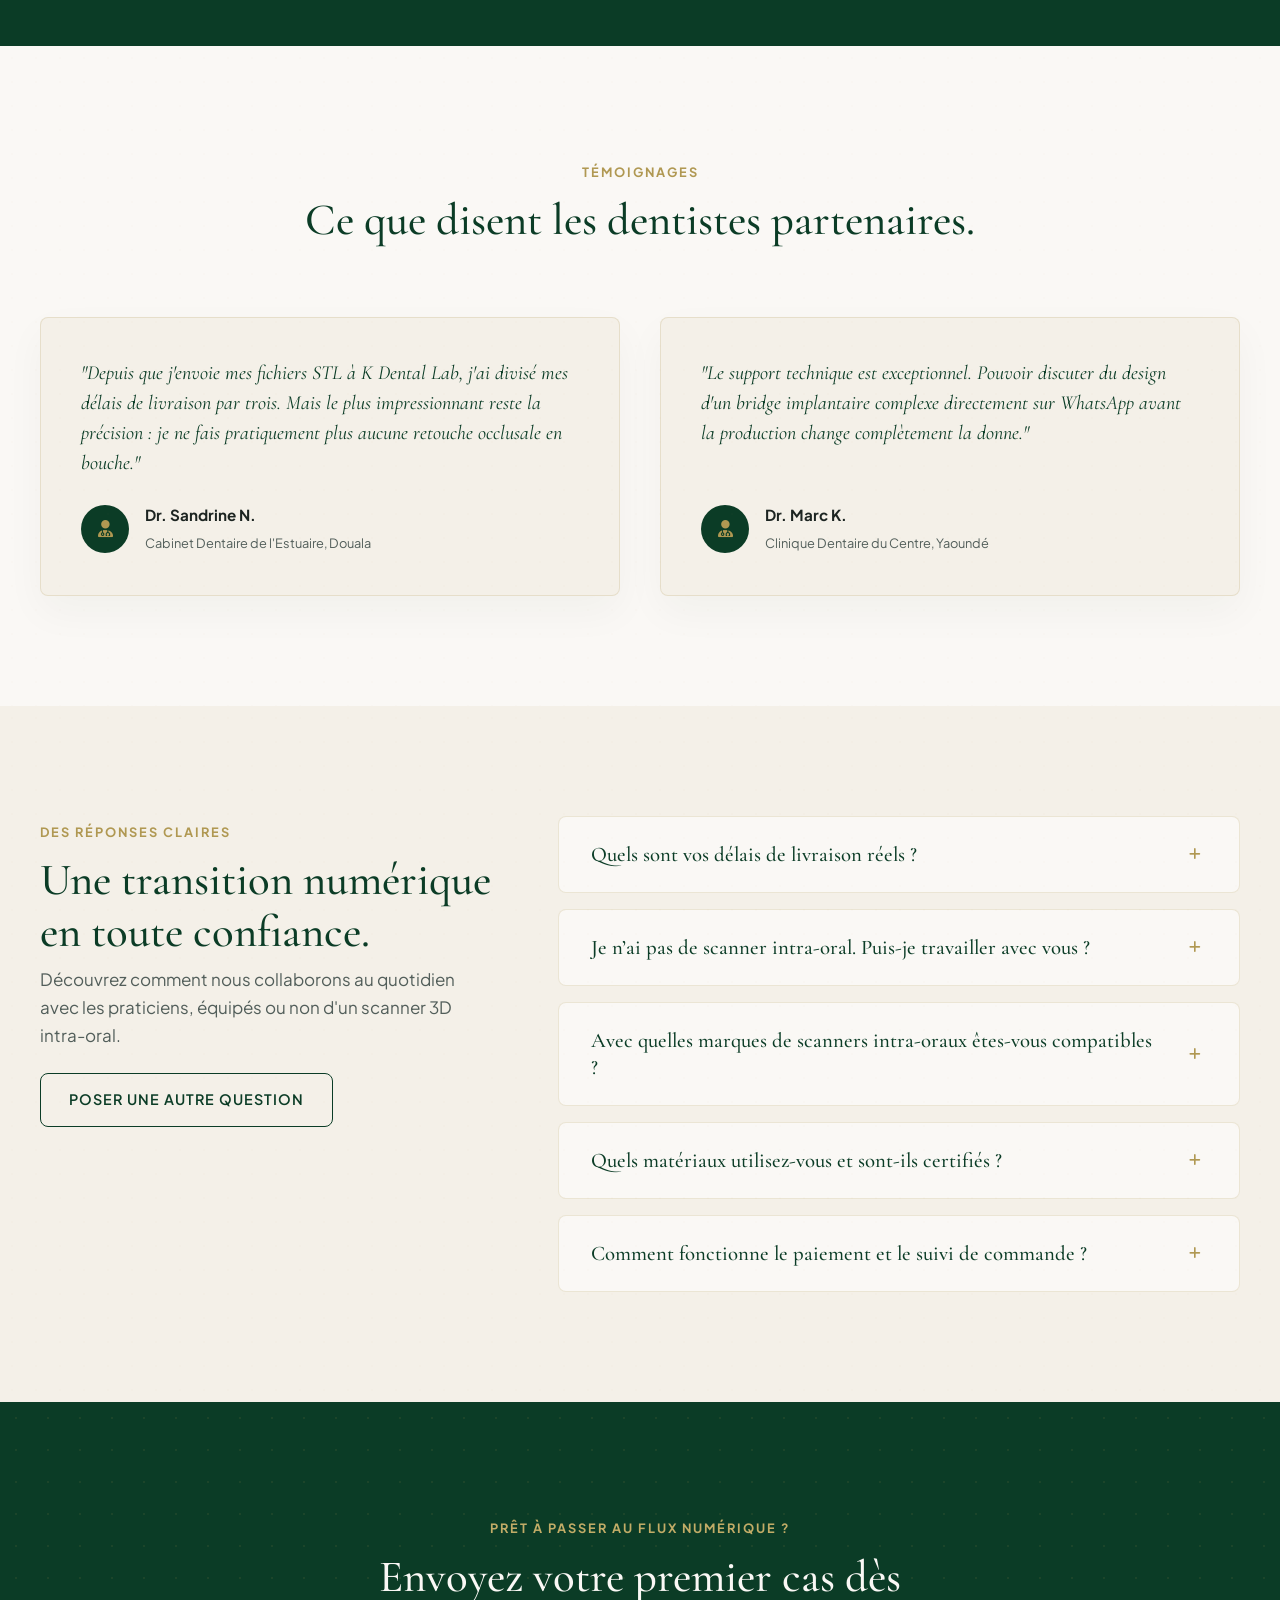
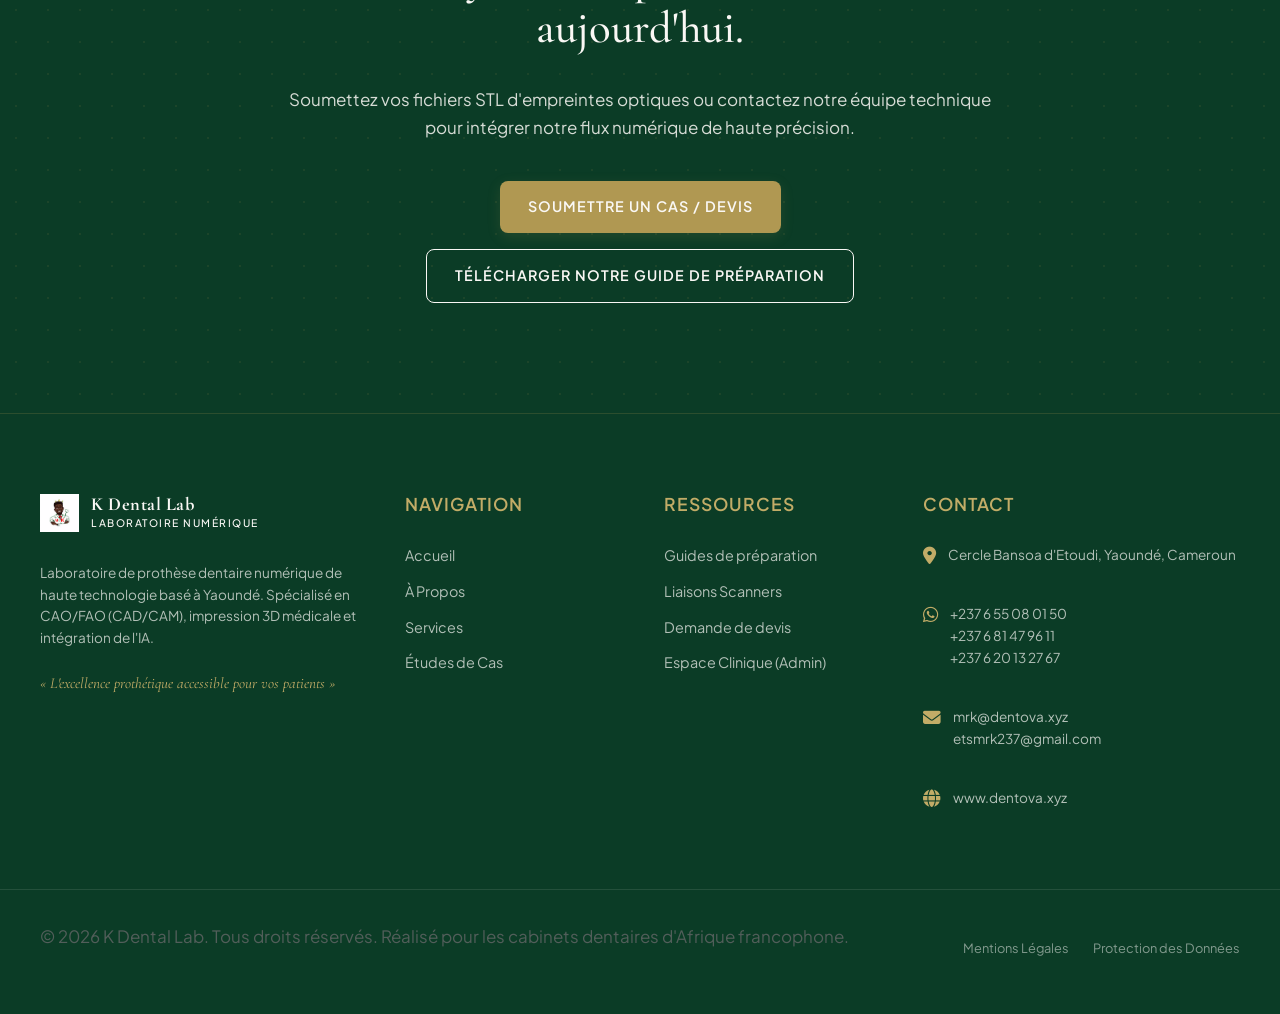
==== commit 5ea0f04f: "style: add premium cover images to Bento Grid service cards on homepage" ====
--- a/index.html
+++ b/index.html
@@ -141,6 +141,9 @@
                     <!-- Card 1: Fixed Prosth (col-2) -->
                     <div class="bento-card col-2 reveal">
                         <div class="bento-card-top">
+                            <div class="bento-image-wrapper">
+                                <img src="assets/dental_crowns_bridges.png" alt="Prothèse Fixe (Conjointe)">
+                            </div>
                             <div class="bento-icon-wrapper">
                                 <i class="fa-solid fa-teeth"></i>
                             </div>
@@ -155,6 +158,9 @@
                     <!-- Card 2: Implant (col-2) -->
                     <div class="bento-card col-2 reveal">
                         <div class="bento-card-top">
+                            <div class="bento-image-wrapper">
+                                <img src="assets/dental_implants_guides.png" alt="Implantologie Numérique">
+                            </div>
                             <div class="bento-icon-wrapper">
                                 <i class="fa-solid fa-screwdriver"></i>
                             </div>
@@ -169,6 +175,9 @@
                     <!-- Card 3: Orthodontics (col-2) -->
                     <div class="bento-card col-2 reveal">
                         <div class="bento-card-top">
+                            <div class="bento-image-wrapper">
+                                <img src="assets/dental_orthodontics_aligners.png" alt="Aligneurs Invisibles">
+                            </div>
                             <div class="bento-icon-wrapper">
                                 <i class="fa-solid fa-circle-nodes"></i>
                             </div>
@@ -183,6 +192,9 @@
                     <!-- Card 4: Removable Prosth (col-2) -->
                     <div class="bento-card col-2 reveal">
                         <div class="bento-card-top">
+                            <div class="bento-image-wrapper">
+                                <img src="assets/dental_removable_prosthetics.png" alt="Prothèse Amovible (Adjointe)">
+                            </div>
                             <div class="bento-icon-wrapper">
                                 <i class="fa-solid fa-teeth-open"></i>
                             </div>
--- a/style.css
+++ b/style.css
@@ -731,6 +731,24 @@
     }
 }
 
+.bento-image-wrapper {
+    height: 180px;
+    margin: -36px -36px 24px -36px;
+    overflow: hidden;
+    border-bottom: 1px solid var(--border-gold);
+}
+
+.bento-image-wrapper img {
+    width: 100%;
+    height: 100%;
+    object-fit: cover;
+    transition: transform 0.5s cubic-bezier(0.165, 0.84, 0.44, 1);
+}
+
+.bento-card:hover .bento-image-wrapper img {
+    transform: scale(1.06);
+}
+
 /* ==========================================================================
    Stats Section (Design Moment)
    ========================================================================== */
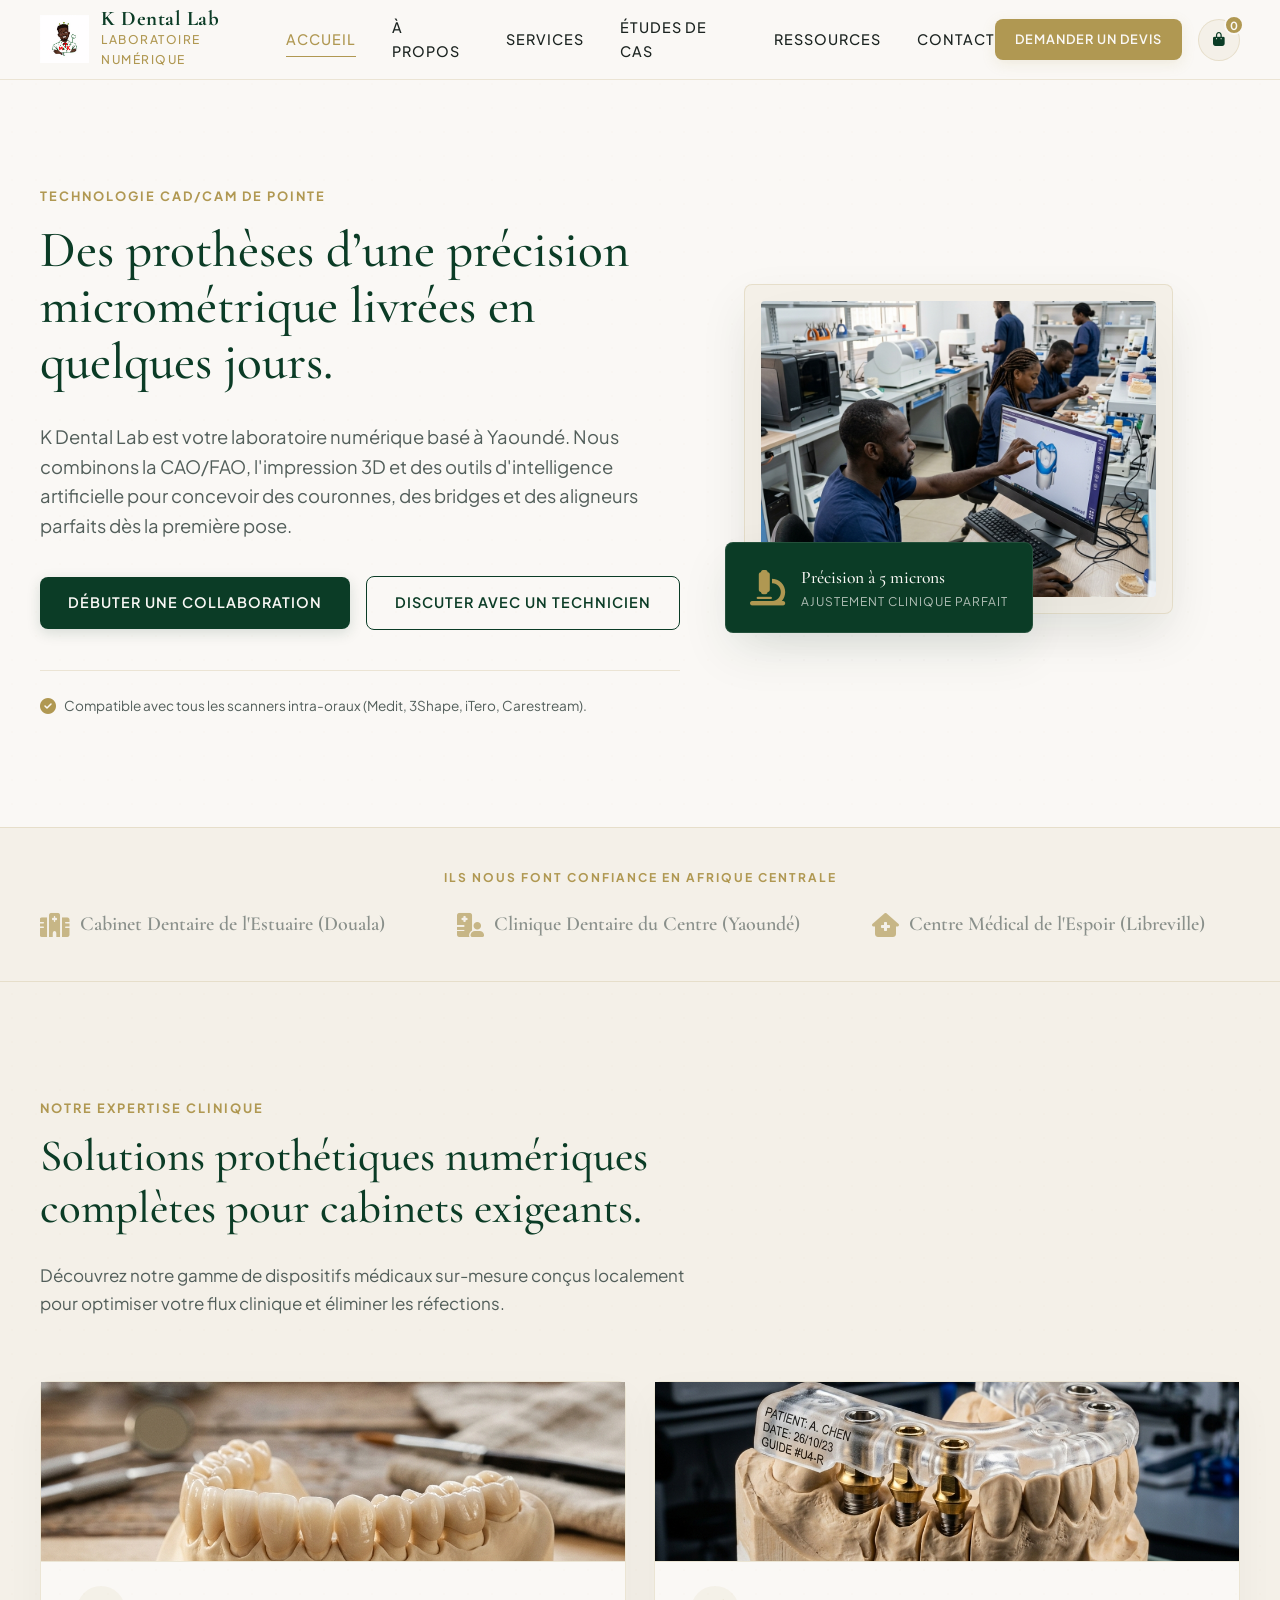
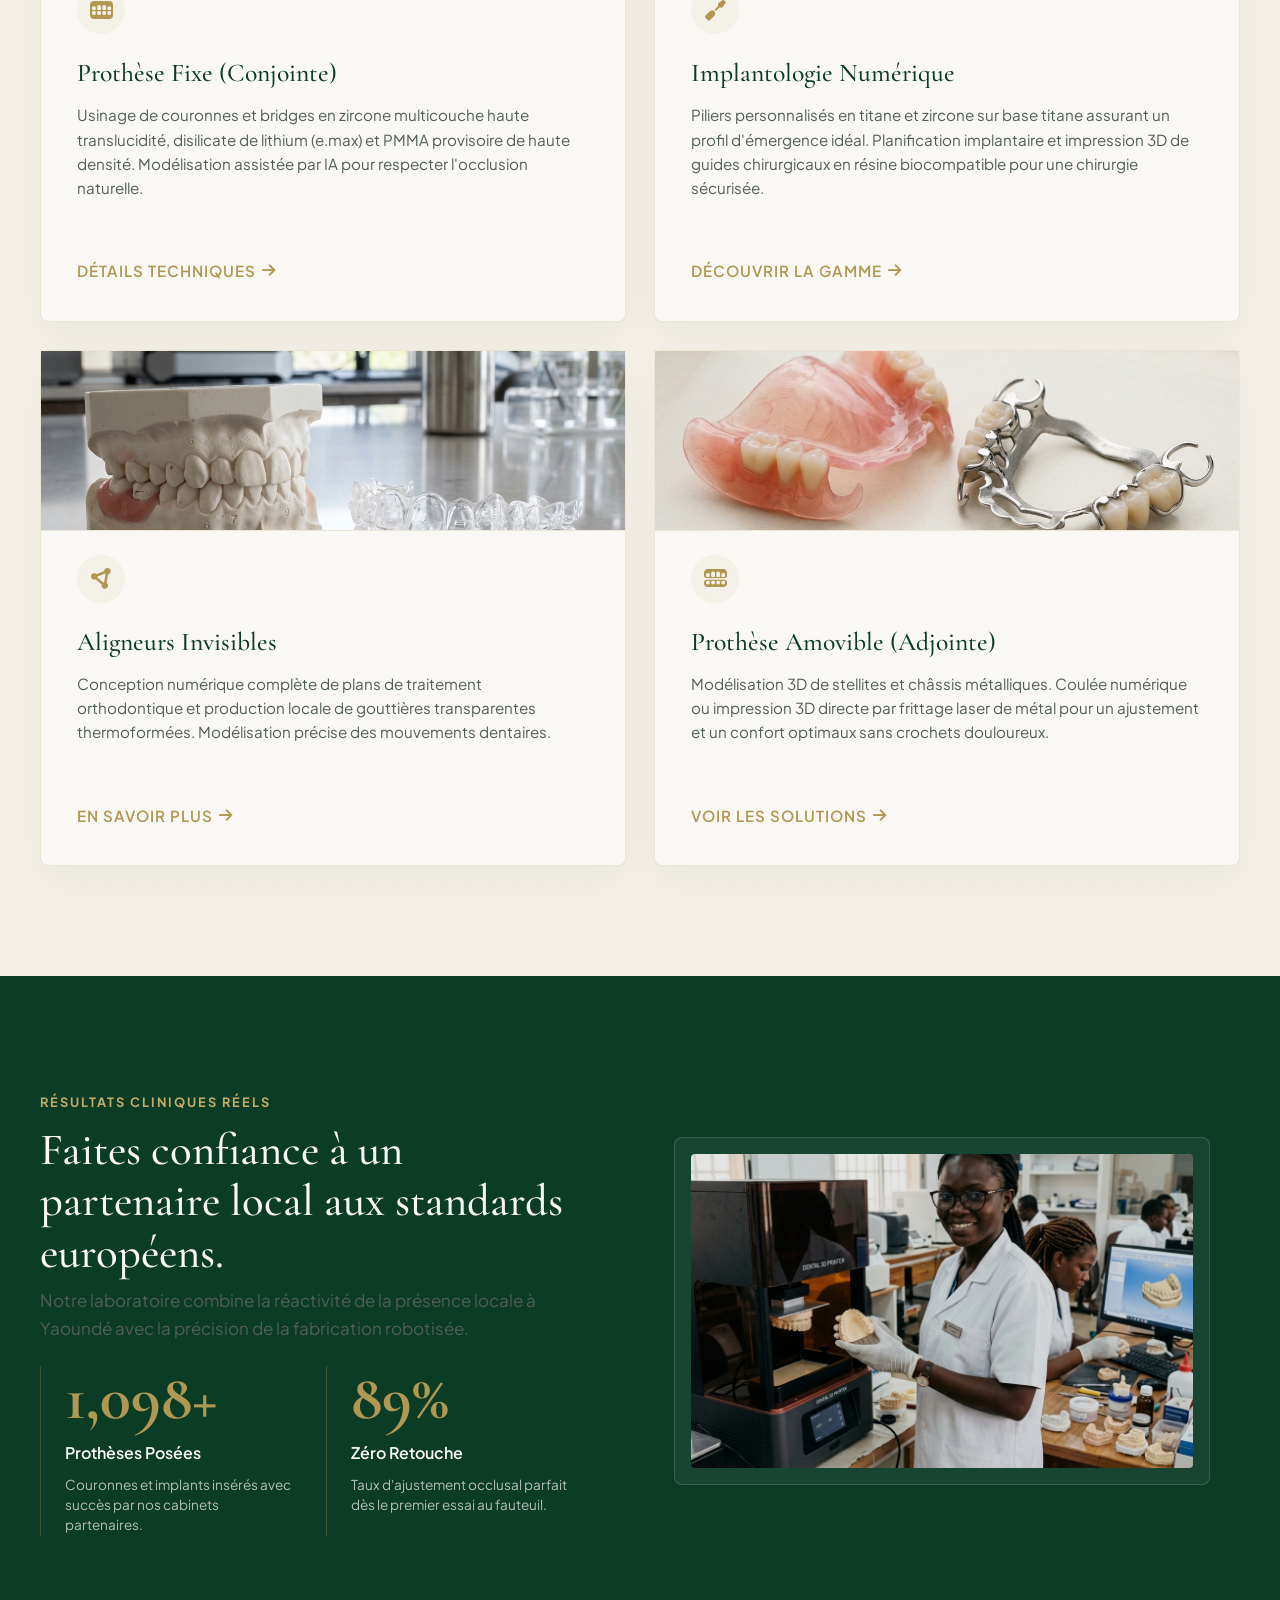
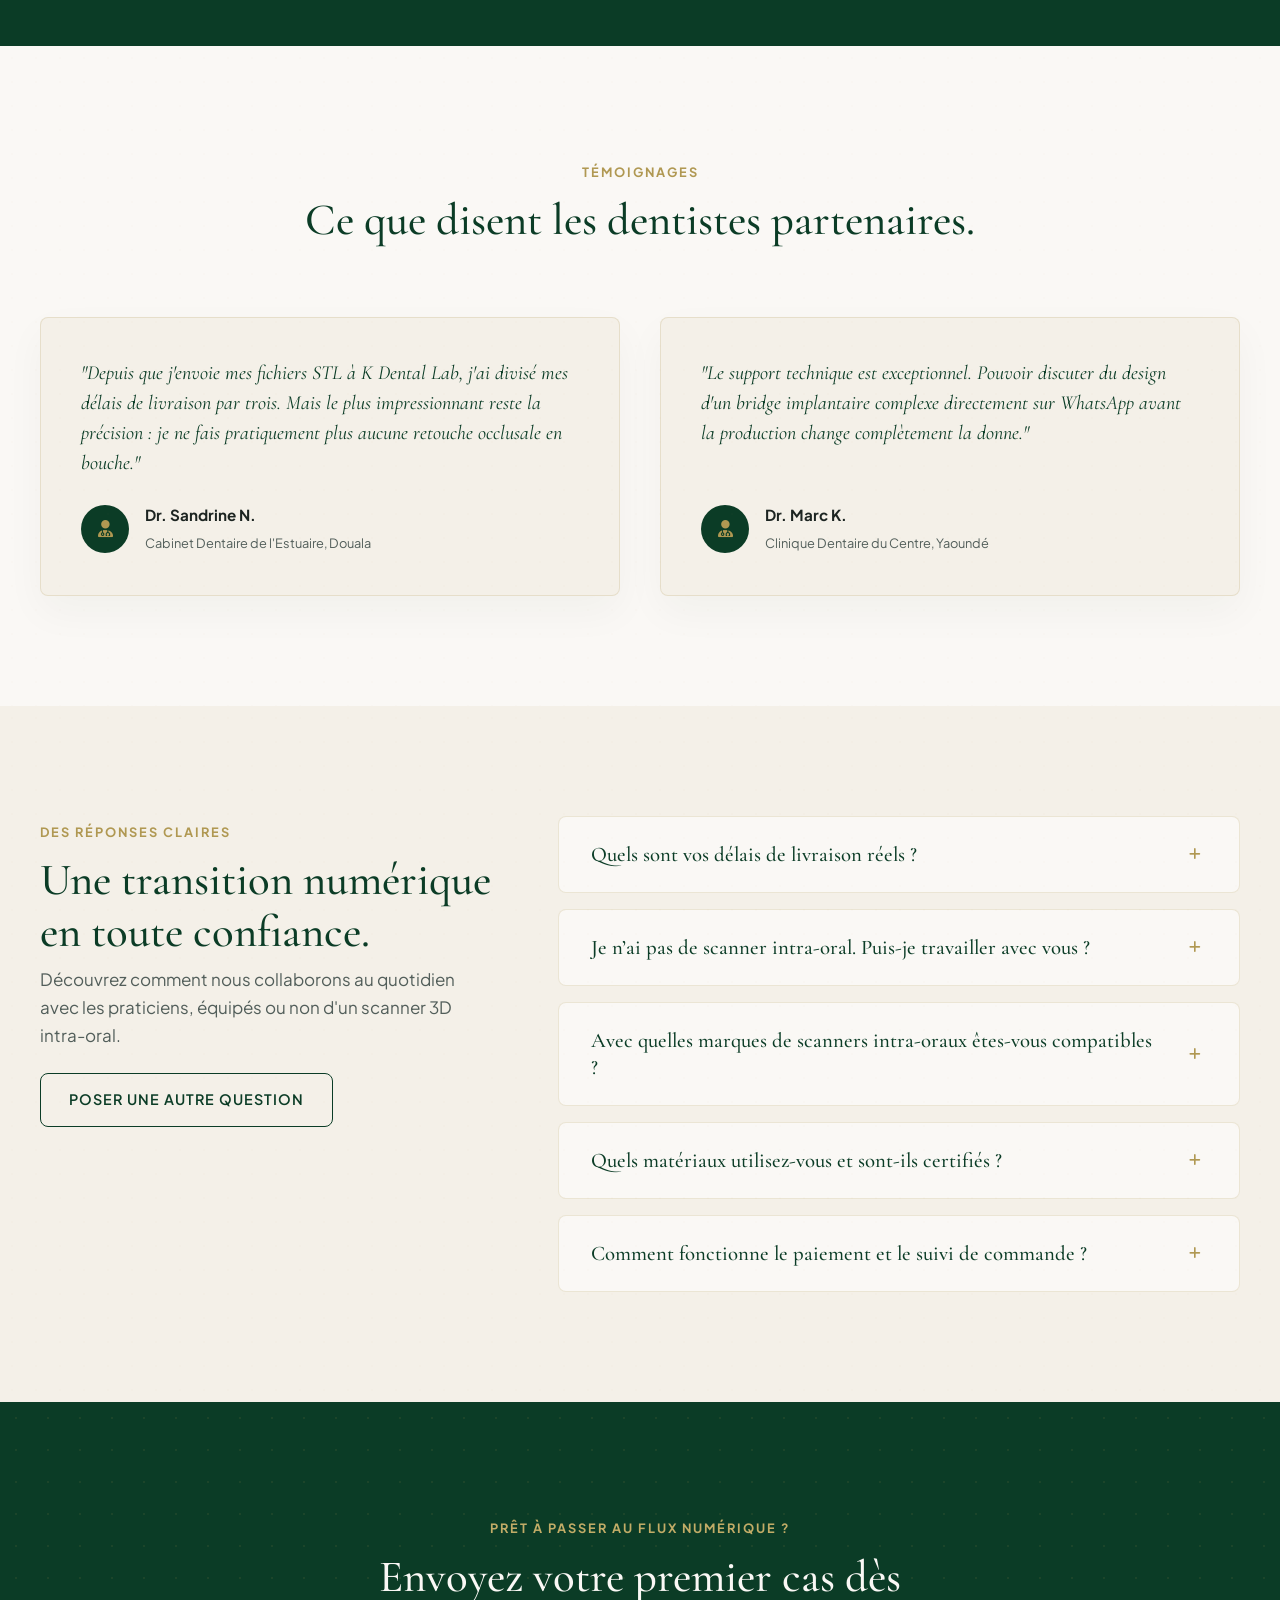
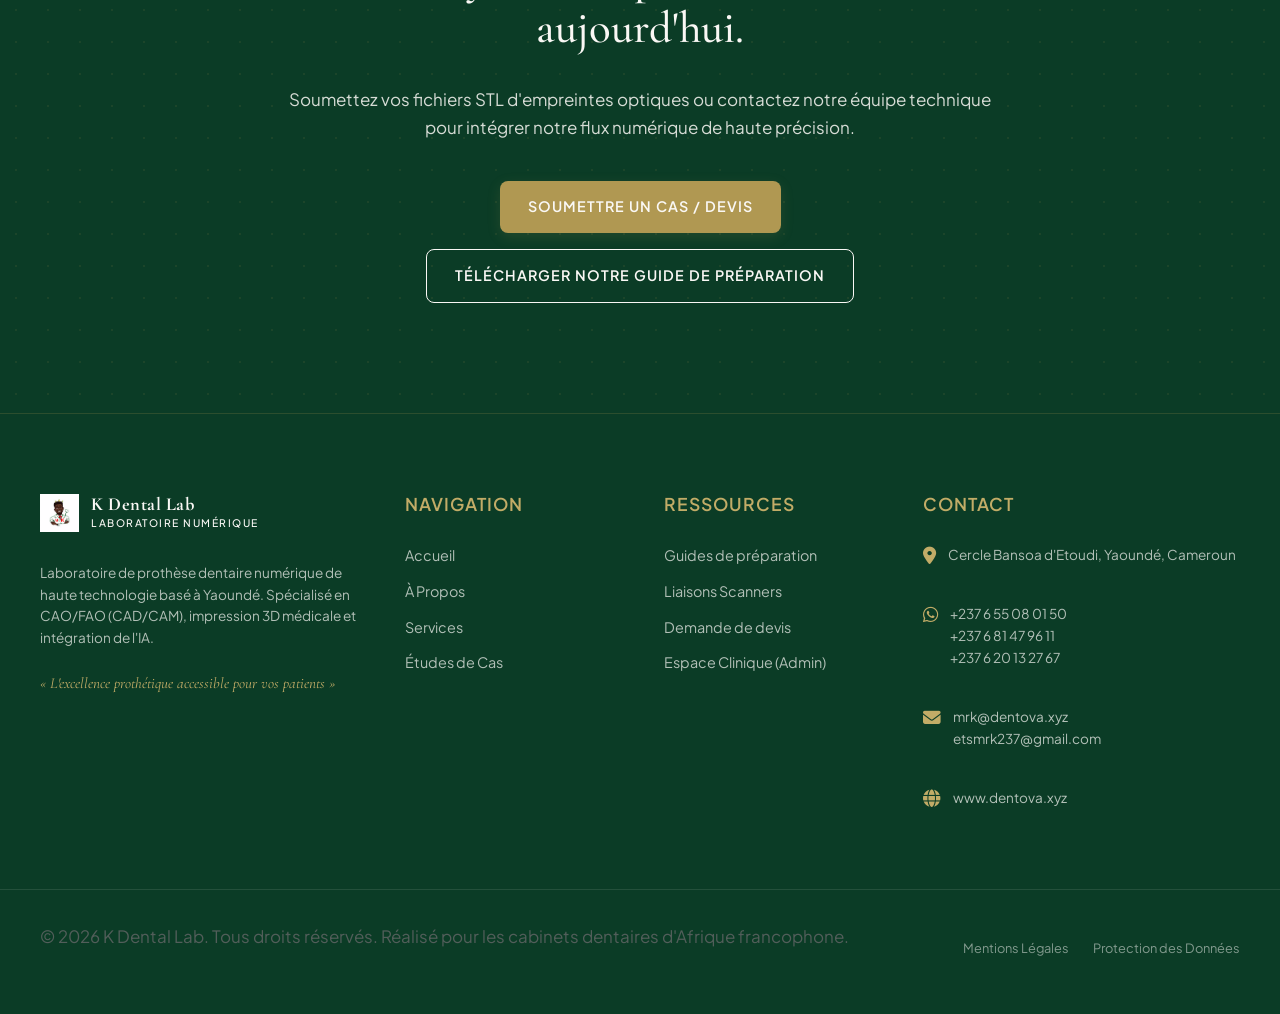
==== commit ae0d803e: "feat: enforce proof of payment by blocking checkout submit unless Transaction ID or receipt image is" ====
--- a/index.html
+++ b/index.html
@@ -599,11 +599,17 @@
                             </ol>
                         </div>
 
+                        <!-- Transaction ID Input -->
+                        <div class="form-group" style="margin-bottom: 16px;">
+                            <label for="cart-transaction-id">ID de Transaction Mobile Money</label>
+                            <input type="text" id="cart-transaction-id" placeholder="Ex: 20481729482 ou AP260531...">
+                        </div>
+
                         <!-- Payment proof input -->
-                        <div class="form-group">
-                            <label>Capture d'écran de preuve de transfert *</label>
+                        <div class="form-group" style="margin-bottom: 16px;">
+                            <label>Ou Capture d'écran de preuve de transfert</label>
                             <div class="file-dropzone" id="cart-dropzone-proof" style="padding: 16px;">
-                                <input type="file" id="cart-proof-file" accept="image/*" required style="display:none;">
+                                <input type="file" id="cart-proof-file" accept="image/*" style="display:none;">
                                 <div class="dropzone-prompt" id="cart-prompt-proof">
                                     <i class="fa-solid fa-image" style="font-size: 1.5rem; color: var(--accent-gold);"></i>
                                     <span style="font-size: 0.8rem; font-weight: 600;">Glisser ou cliquer pour importer le reçu</span>
@@ -619,7 +625,7 @@
                             </div>
                         </div>
 
-                        <button type="submit" class="btn btn-accent" style="width: 100%; display: flex; justify-content: center; align-items: center; margin-top: 12px;" id="btn-submit-pay">
+                        <button type="submit" class="btn btn-accent" style="width: 100%; display: flex; justify-content: center; align-items: center; margin-top: 12px; opacity: 0.5; cursor: not-allowed;" id="btn-submit-pay" disabled>
                             <i class="fa-brands fa-whatsapp" style="margin-right: 8px;"></i> Envoyer la commande WhatsApp
                         </button>
                     </div>
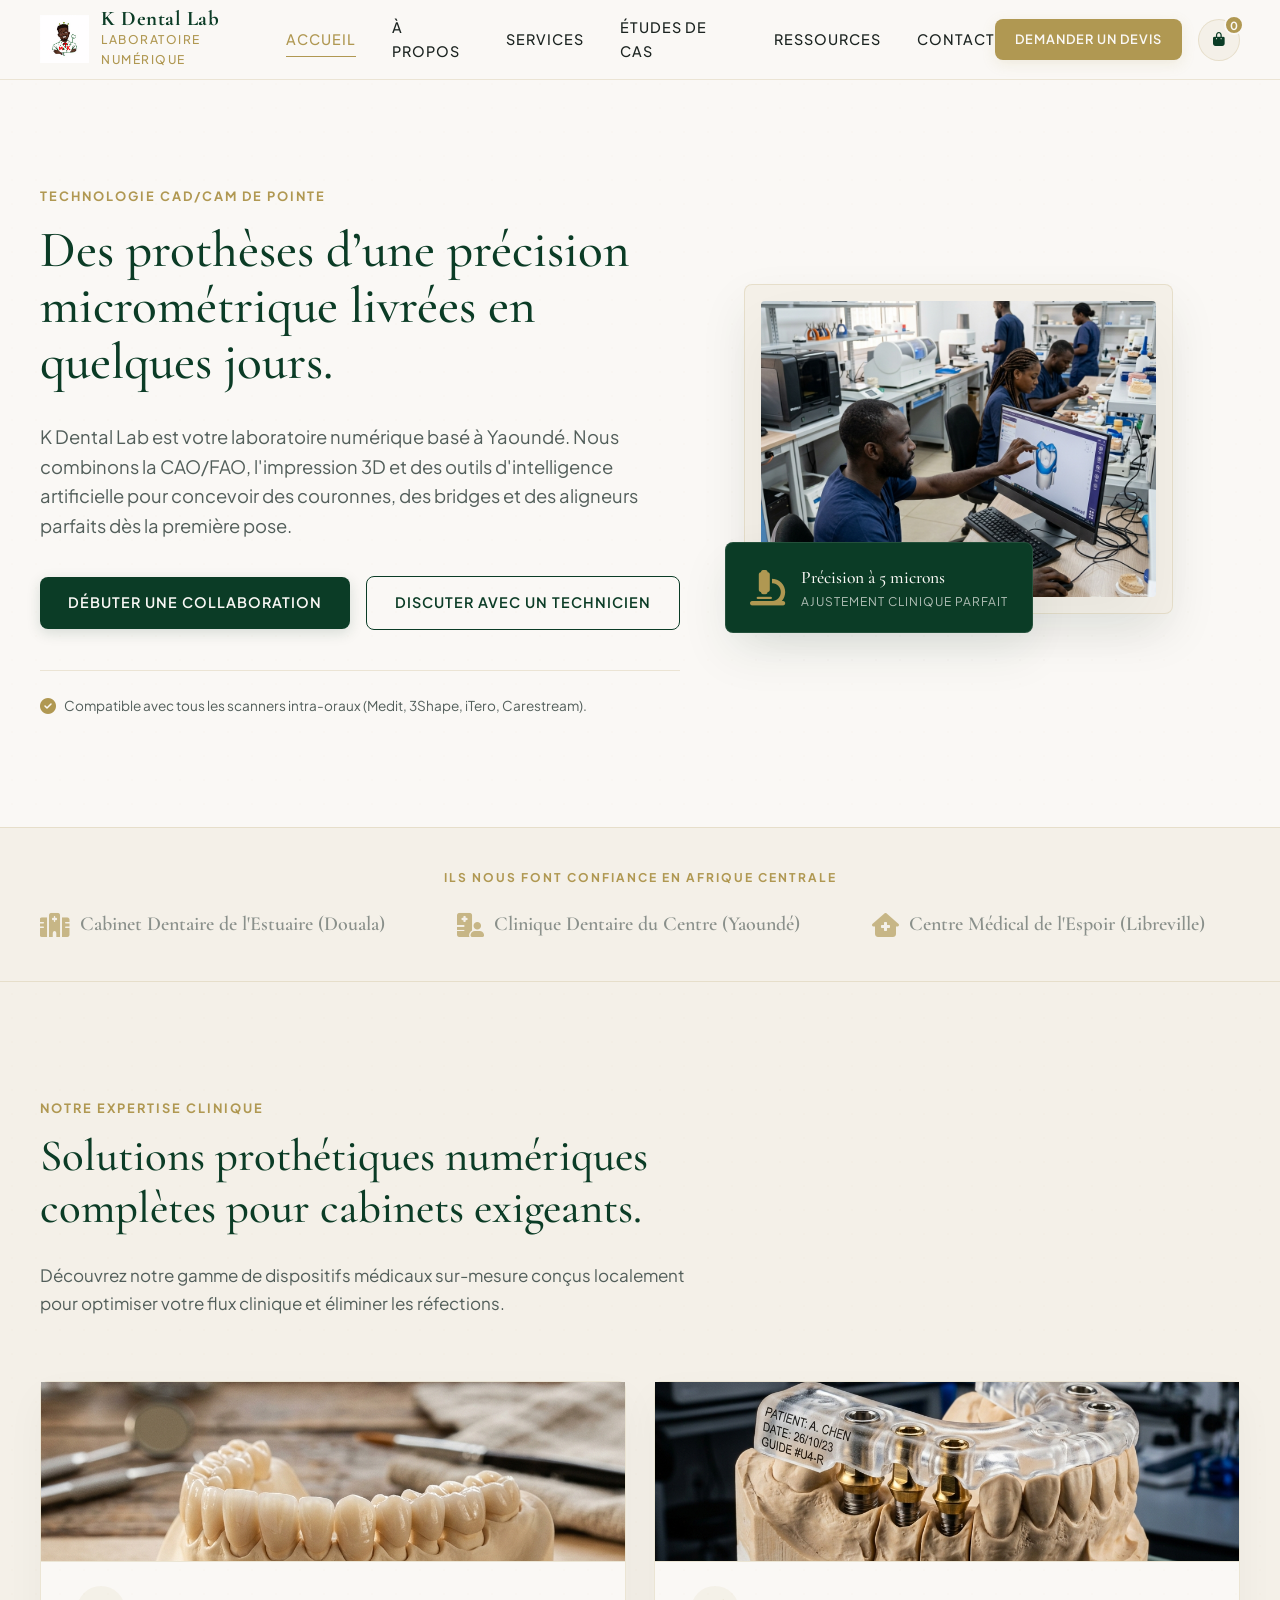
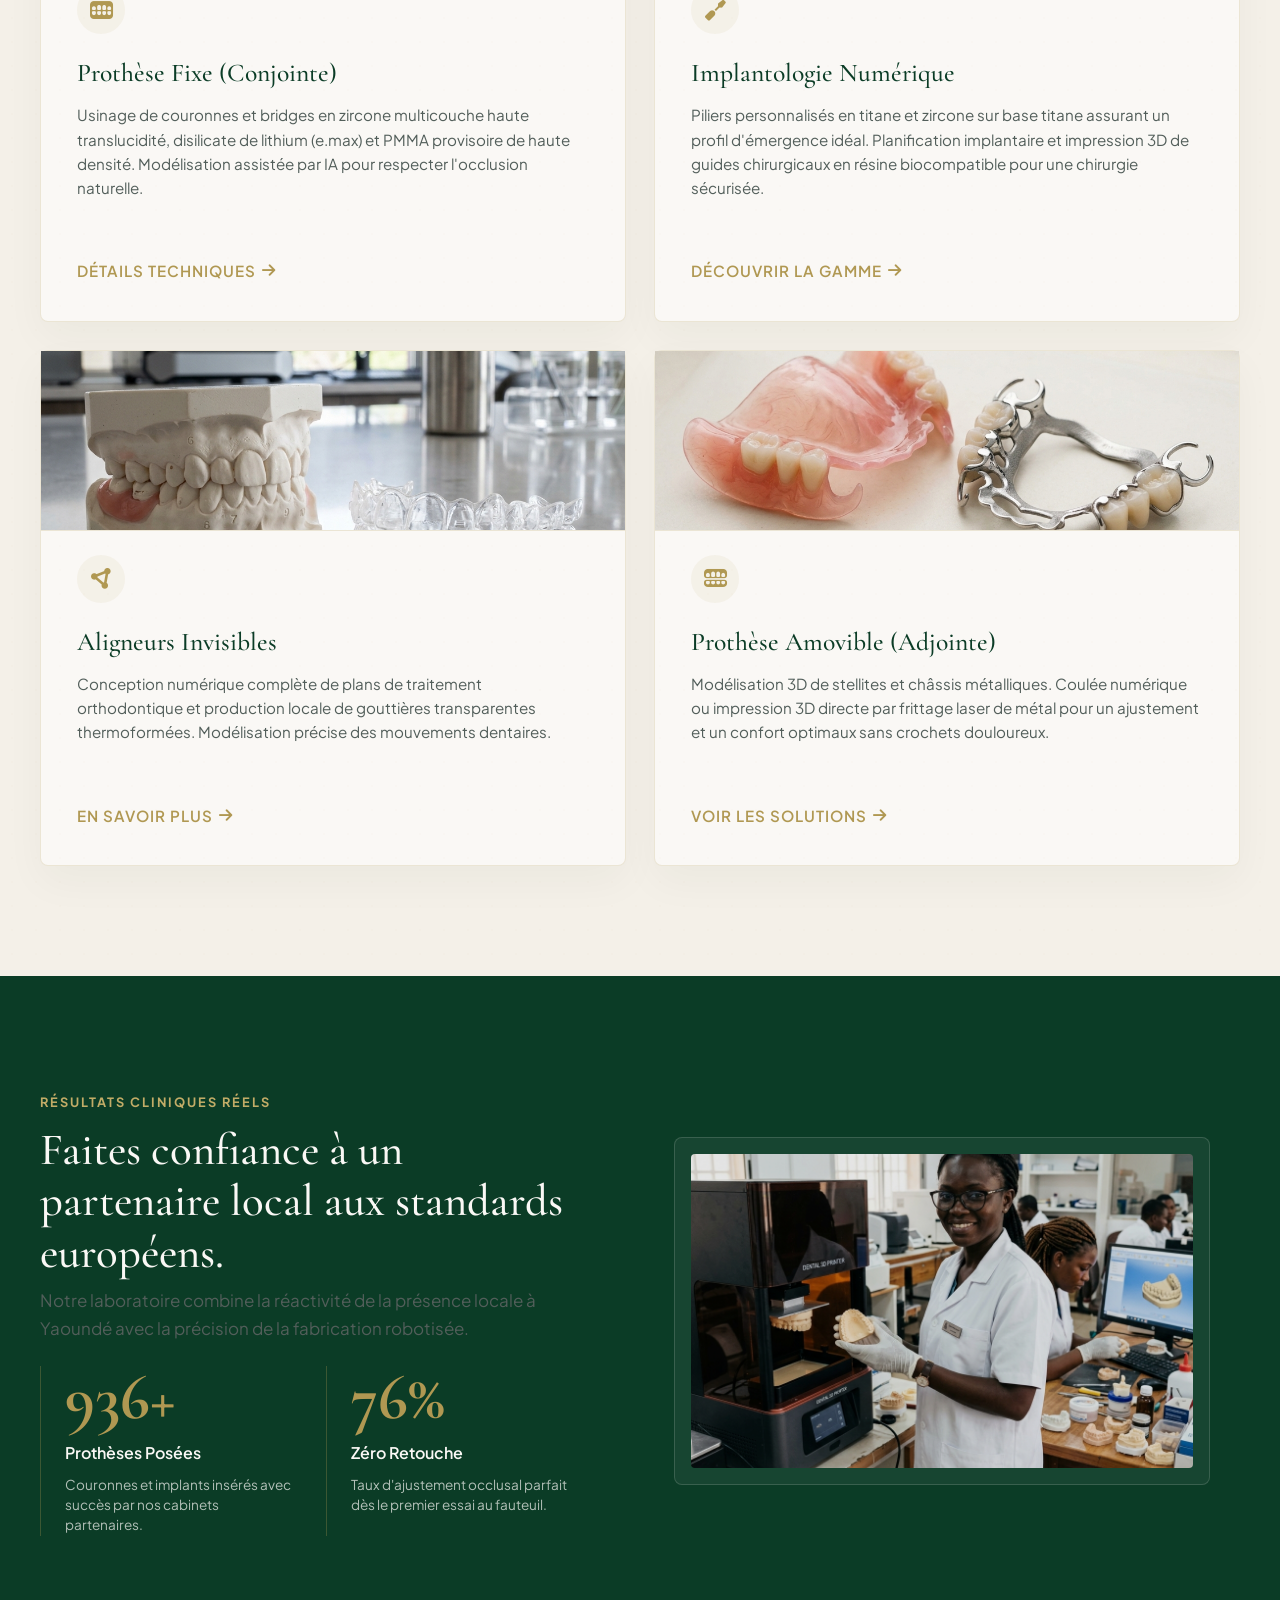
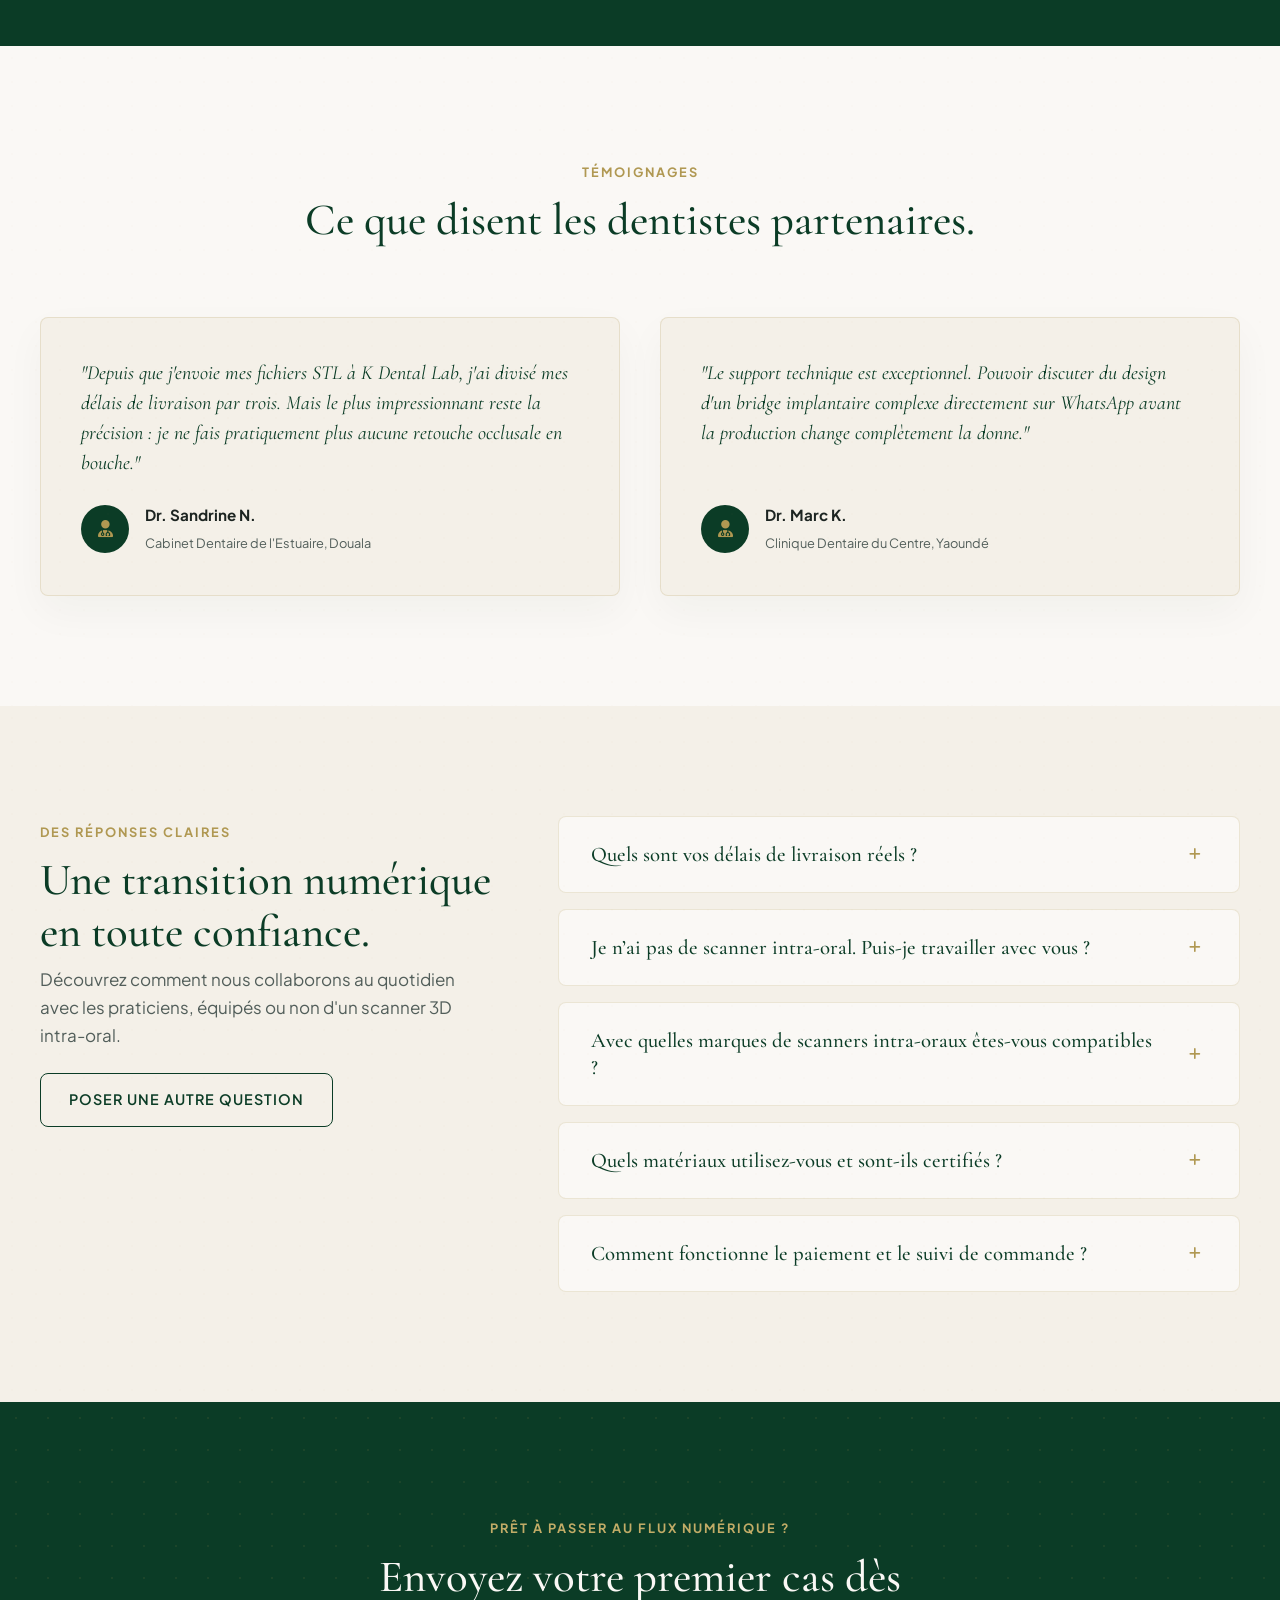
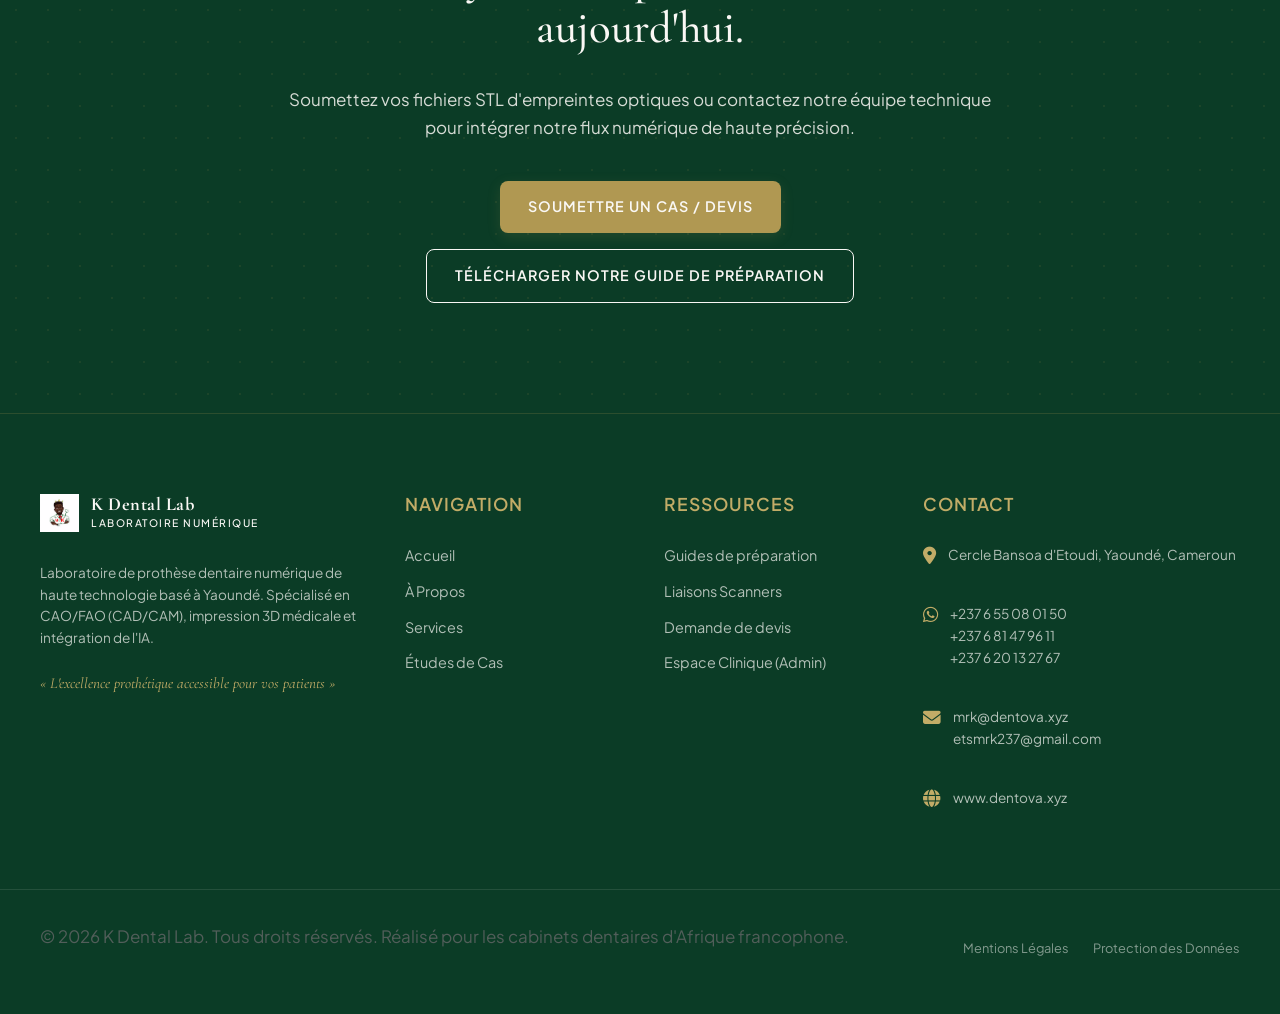
==== commit 79ff5327: "feat: add Neero payment card option with conditional proof requirements" ====
--- a/index.html
+++ b/index.html
@@ -577,6 +577,20 @@
                                     <i class="fa-solid fa-circle-check check-indicator"></i>
                                 </div>
                             </label>
+
+                            <label class="payment-card-option">
+                                <input type="radio" name="cart-payment-method" value="neero">
+                                <div class="option-content">
+                                    <div class="method-logo-wrapper neero-bg" style="background-color: #4f46e5; color: white; display: flex; align-items: center; justify-content: center; width: 36px; height: 36px; border-radius: 50%; font-size: 1rem;">
+                                        <i class="fa-solid fa-credit-card"></i>
+                                    </div>
+                                    <div class="method-details">
+                                        <span class="method-title">Carte / Neero</span>
+                                        <span class="beneficiary-tag">Lien envoyé par WhatsApp</span>
+                                    </div>
+                                    <i class="fa-solid fa-circle-check check-indicator"></i>
+                                </div>
+                            </label>
                         </div>
 
                         <!-- Dynamic Instruction Box -->
@@ -599,27 +613,38 @@
                             </ol>
                         </div>
 
-                        <!-- Transaction ID Input -->
-                        <div class="form-group" style="margin-bottom: 16px;">
-                            <label for="cart-transaction-id">ID de Transaction Mobile Money</label>
-                            <input type="text" id="cart-transaction-id" placeholder="Ex: 20481729482 ou AP260531...">
-                        </div>
-
-                        <!-- Payment proof input -->
-                        <div class="form-group" style="margin-bottom: 16px;">
-                            <label>Ou Capture d'écran de preuve de transfert</label>
-                            <div class="file-dropzone" id="cart-dropzone-proof" style="padding: 16px;">
-                                <input type="file" id="cart-proof-file" accept="image/*" style="display:none;">
-                                <div class="dropzone-prompt" id="cart-prompt-proof">
-                                    <i class="fa-solid fa-image" style="font-size: 1.5rem; color: var(--accent-gold);"></i>
-                                    <span style="font-size: 0.8rem; font-weight: 600;">Glisser ou cliquer pour importer le reçu</span>
-                                    <span class="file-specs" style="font-size: 0.65rem;">Capture d'écran (Format JPG, PNG)</span>
-                                 </div>
-                                <div class="dropzone-preview" id="cart-preview-proof" style="display:none;">
-                                    <i class="fa-solid fa-file-invoice" style="font-size: 2rem; color: var(--primary-green);"></i>
-                                    <div class="preview-actions">
-                                        <span id="cart-preview-filename-proof" style="font-size: 0.8rem;">recu.png</span>
-                                        <button type="button" class="remove-file-btn" id="cart-remove-proof"><i class="fa-solid fa-trash"></i></button>
+                        <div class="payment-instruction-box" id="instruction-neero" style="display: none;">
+                            <p>Pour payer par <strong>Carte Bancaire (Neero)</strong> :</p>
+                            <ol class="instruction-list">
+                                <li>Soumettez votre panier pour enregistrer la commande.</li>
+                                <li>Un conseiller vous enverra un lien de paiement sécurisé <strong>Neero</strong> directement par WhatsApp pour finaliser le règlement.</li>
+                            </ol>
+                        </div>
+
+                        <!-- Proof of payment fields (Hidden if Neero is selected) -->
+                        <div id="payment-proof-fields-container">
+                            <!-- Transaction ID Input -->
+                            <div class="form-group" style="margin-bottom: 16px;">
+                                <label for="cart-transaction-id">ID de Transaction Mobile Money</label>
+                                <input type="text" id="cart-transaction-id" placeholder="Ex: 20481729482 ou AP260531...">
+                            </div>
+
+                            <!-- Payment proof input -->
+                            <div class="form-group" style="margin-bottom: 16px;">
+                                <label>Ou Capture d'écran de preuve de transfert</label>
+                                <div class="file-dropzone" id="cart-dropzone-proof" style="padding: 16px;">
+                                    <input type="file" id="cart-proof-file" accept="image/*" style="display:none;">
+                                    <div class="dropzone-prompt" id="cart-prompt-proof">
+                                        <i class="fa-solid fa-image" style="font-size: 1.5rem; color: var(--accent-gold);"></i>
+                                        <span style="font-size: 0.8rem; font-weight: 600;">Glisser ou cliquer pour importer le reçu</span>
+                                        <span class="file-specs" style="font-size: 0.65rem;">Capture d'écran (Format JPG, PNG)</span>
+                                     </div>
+                                    <div class="dropzone-preview" id="cart-preview-proof" style="display:none;">
+                                        <i class="fa-solid fa-file-invoice" style="font-size: 2rem; color: var(--primary-green);"></i>
+                                        <div class="preview-actions">
+                                            <span id="cart-preview-filename-proof" style="font-size: 0.8rem;">recu.png</span>
+                                            <button type="button" class="remove-file-btn" id="cart-remove-proof"><i class="fa-solid fa-trash"></i></button>
+                                        </div>
                                     </div>
                                 </div>
                             </div>
